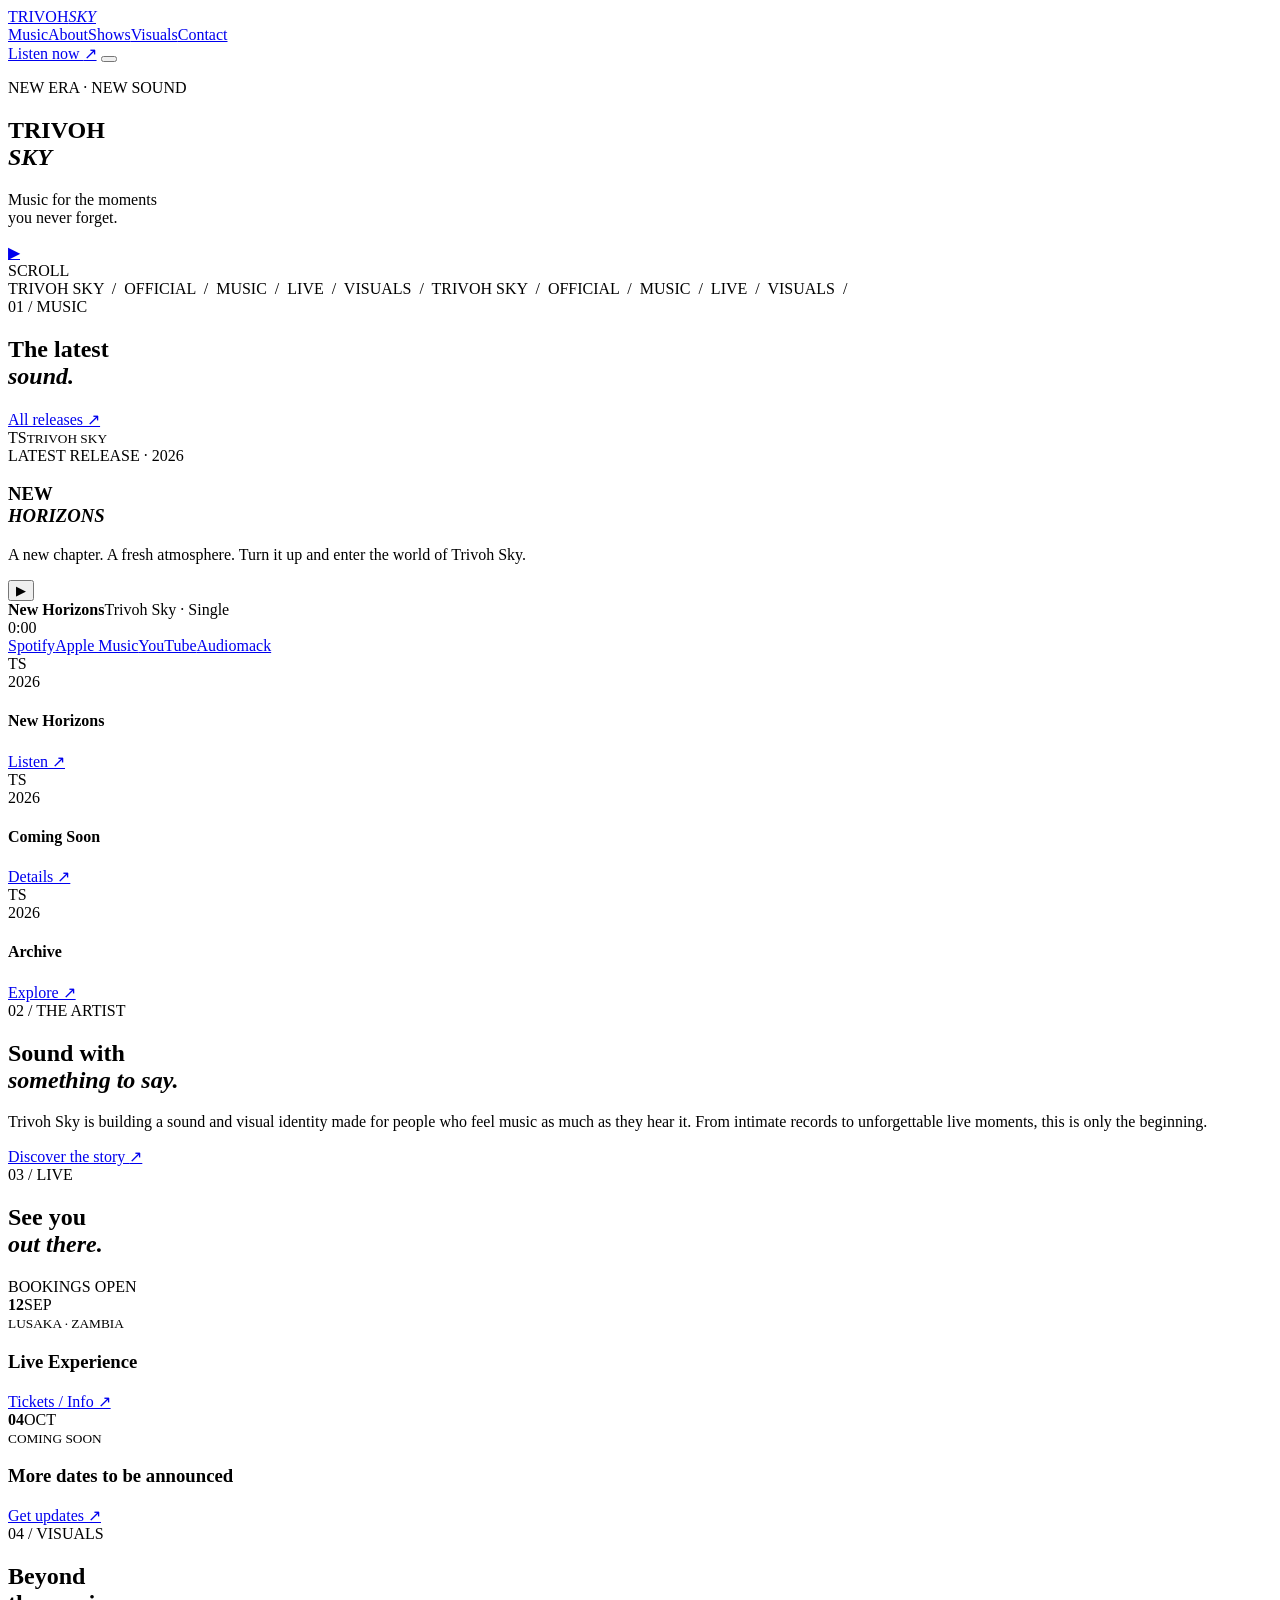
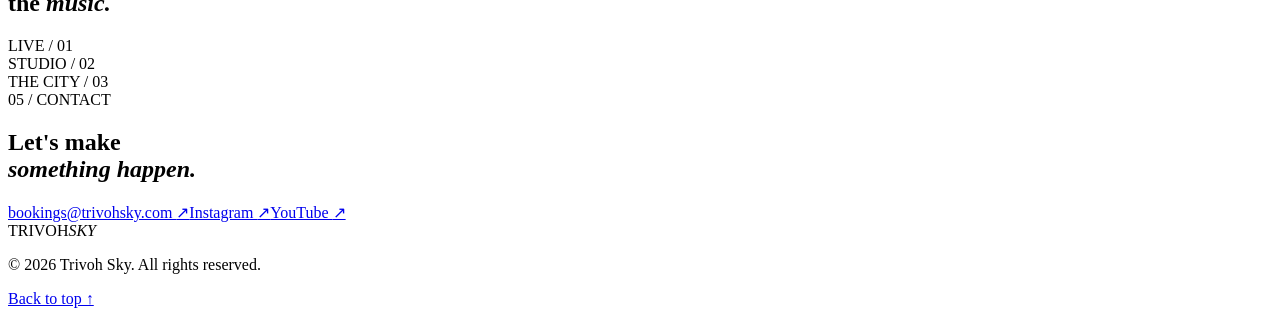
==== index.html @ ea376491 "Create premium Trivoh Sky musician website" ====
<!DOCTYPE html>
<html lang="en">
<head>
  <meta charset="UTF-8" />
  <meta name="viewport" content="width=device-width, initial-scale=1.0" />
  <meta name="theme-color" content="#080808" />
  <meta name="description" content="Trivoh Sky — official artist website. Music, releases, live dates, visuals and more." />
  <title>Trivoh Sky — Official Website</title>
  <link rel="preconnect" href="https://fonts.googleapis.com">
  <link rel="preconnect" href="https://fonts.gstatic.com" crossorigin>
  <link href="https://fonts.googleapis.com/css2?family=DM+Sans:wght@400;500;600;700&family=Space+Grotesk:wght@400;500;600;700&display=swap" rel="stylesheet">
  <link rel="stylesheet" href="styles.css" />
</head>
<body>
  <div class="noise"></div>
  <header class="site-header" id="top">
    <a class="brand" href="#top" aria-label="Trivoh Sky home"><span>TRIVOH</span><i>SKY</i></a>
    <nav class="desktop-nav" aria-label="Primary navigation">
      <a href="#music">Music</a><a href="#about">About</a><a href="#shows">Shows</a><a href="#visuals">Visuals</a><a href="#contact">Contact</a>
    </nav>
    <a class="header-cta" href="#music">Listen now <span>↗</span></a>
    <button class="menu-btn" aria-label="Open menu" aria-expanded="false"><span></span><span></span></button>
  </header>

  <main>
    <section class="hero">
      <div class="hero-media"></div>
      <div class="hero-overlay"></div>
      <div class="hero-content">
        <p class="eyebrow reveal">NEW ERA · NEW SOUND</p>
        <h1 class="reveal delay-1">TRIVOH<br><em>SKY</em></h1>
        <div class="hero-bottom reveal delay-2">
          <p>Music for the moments<br>you never forget.</p>
          <a class="round-play" href="#music" aria-label="Explore music">▶</a>
        </div>
      </div>
      <div class="scroll-mark">SCROLL <span></span></div>
    </section>

    <section class="ticker" aria-label="Artist message">
      <div>TRIVOH SKY&nbsp; / &nbsp;OFFICIAL&nbsp; / &nbsp;MUSIC&nbsp; / &nbsp;LIVE&nbsp; / &nbsp;VISUALS&nbsp; / &nbsp;TRIVOH SKY&nbsp; / &nbsp;OFFICIAL&nbsp; / &nbsp;MUSIC&nbsp; / &nbsp;LIVE&nbsp; / &nbsp;VISUALS&nbsp; / &nbsp;</div>
    </section>

    <section class="section music-section" id="music">
      <div class="section-head reveal"><div><span class="kicker">01 / MUSIC</span><h2>The latest<br><em>sound.</em></h2></div><a class="text-link" href="#contact">All releases ↗</a></div>
      <div class="featured-release reveal">
        <div class="cover-art"><div class="cover-glow"></div><span>TS</span><small>TRIVOH SKY</small></div>
        <div class="release-copy"><span class="release-tag">LATEST RELEASE · 2026</span><h3>NEW<br><em>HORIZONS</em></h3><p>A new chapter. A fresh atmosphere. Turn it up and enter the world of Trivoh Sky.</p>
          <div class="player"><button class="play-btn" id="playBtn" aria-label="Play preview">▶</button><div class="track-info"><strong>New Horizons</strong><span>Trivoh Sky · Single</span></div><div class="waveform" id="waveform"></div><span class="time">0:00</span></div>
          <div class="platforms"><a href="#">Spotify</a><a href="#">Apple Music</a><a href="#">YouTube</a><a href="#">Audiomack</a></div>
        </div>
      </div>
      <div class="release-grid">
        <article class="release-card reveal"><div class="mini-cover one">TS</div><span>2026</span><h4>New Horizons</h4><a href="#">Listen ↗</a></article>
        <article class="release-card reveal"><div class="mini-cover two">TS</div><span>2026</span><h4>Coming Soon</h4><a href="#">Details ↗</a></article>
        <article class="release-card reveal"><div class="mini-cover three">TS</div><span>2026</span><h4>Archive</h4><a href="#">Explore ↗</a></article>
      </div>
    </section>

    <section class="statement" id="about"><div class="statement-image"></div><div class="statement-copy reveal"><span class="kicker">02 / THE ARTIST</span><h2>Sound with<br><em>something to say.</em></h2><p>Trivoh Sky is building a sound and visual identity made for people who feel music as much as they hear it. From intimate records to unforgettable live moments, this is only the beginning.</p><a class="line-btn" href="#contact">Discover the story <span>↗</span></a></div></section>

    <section class="section shows" id="shows"><div class="section-head reveal"><div><span class="kicker">03 / LIVE</span><h2>See you<br><em>out there.</em></h2></div><span class="availability">BOOKINGS OPEN</span></div>
      <div class="dates">
        <div class="date-row reveal"><time><b>12</b><span>SEP</span></time><div><small>LUSAKA · ZAMBIA</small><h3>Live Experience</h3></div><a href="#contact">Tickets / Info ↗</a></div>
        <div class="date-row reveal"><time><b>04</b><span>OCT</span></time><div><small>COMING SOON</small><h3>More dates to be announced</h3></div><a href="#contact">Get updates ↗</a></div>
      </div>
    </section>

    <section class="visuals" id="visuals"><div class="visual-intro reveal"><span class="kicker">04 / VISUALS</span><h2>Beyond<br>the <em>music.</em></h2></div><div class="visual-grid"><div class="visual large reveal"><div class="visual-bg v1"></div><span>LIVE / 01</span></div><div class="visual reveal"><div class="visual-bg v2"></div><span>STUDIO / 02</span></div><div class="visual reveal"><div class="visual-bg v3"></div><span>THE CITY / 03</span></div></div></section>

    <section class="contact" id="contact"><div class="contact-inner reveal"><span class="kicker">05 / CONTACT</span><h2>Let's make<br><em>something happen.</em></h2><div class="contact-links"><a href="mailto:bookings@trivohsky.com">bookings@trivohsky.com <span>↗</span></a><a href="#">Instagram <span>↗</span></a><a href="#">YouTube <span>↗</span></a></div></div></section>
  </main>

  <footer><div class="brand"><span>TRIVOH</span><i>SKY</i></div><p>© 2026 Trivoh Sky. All rights reserved.</p><a href="#top">Back to top ↑</a></footer>
  <script src="script.js"></script>
</body>
</html>
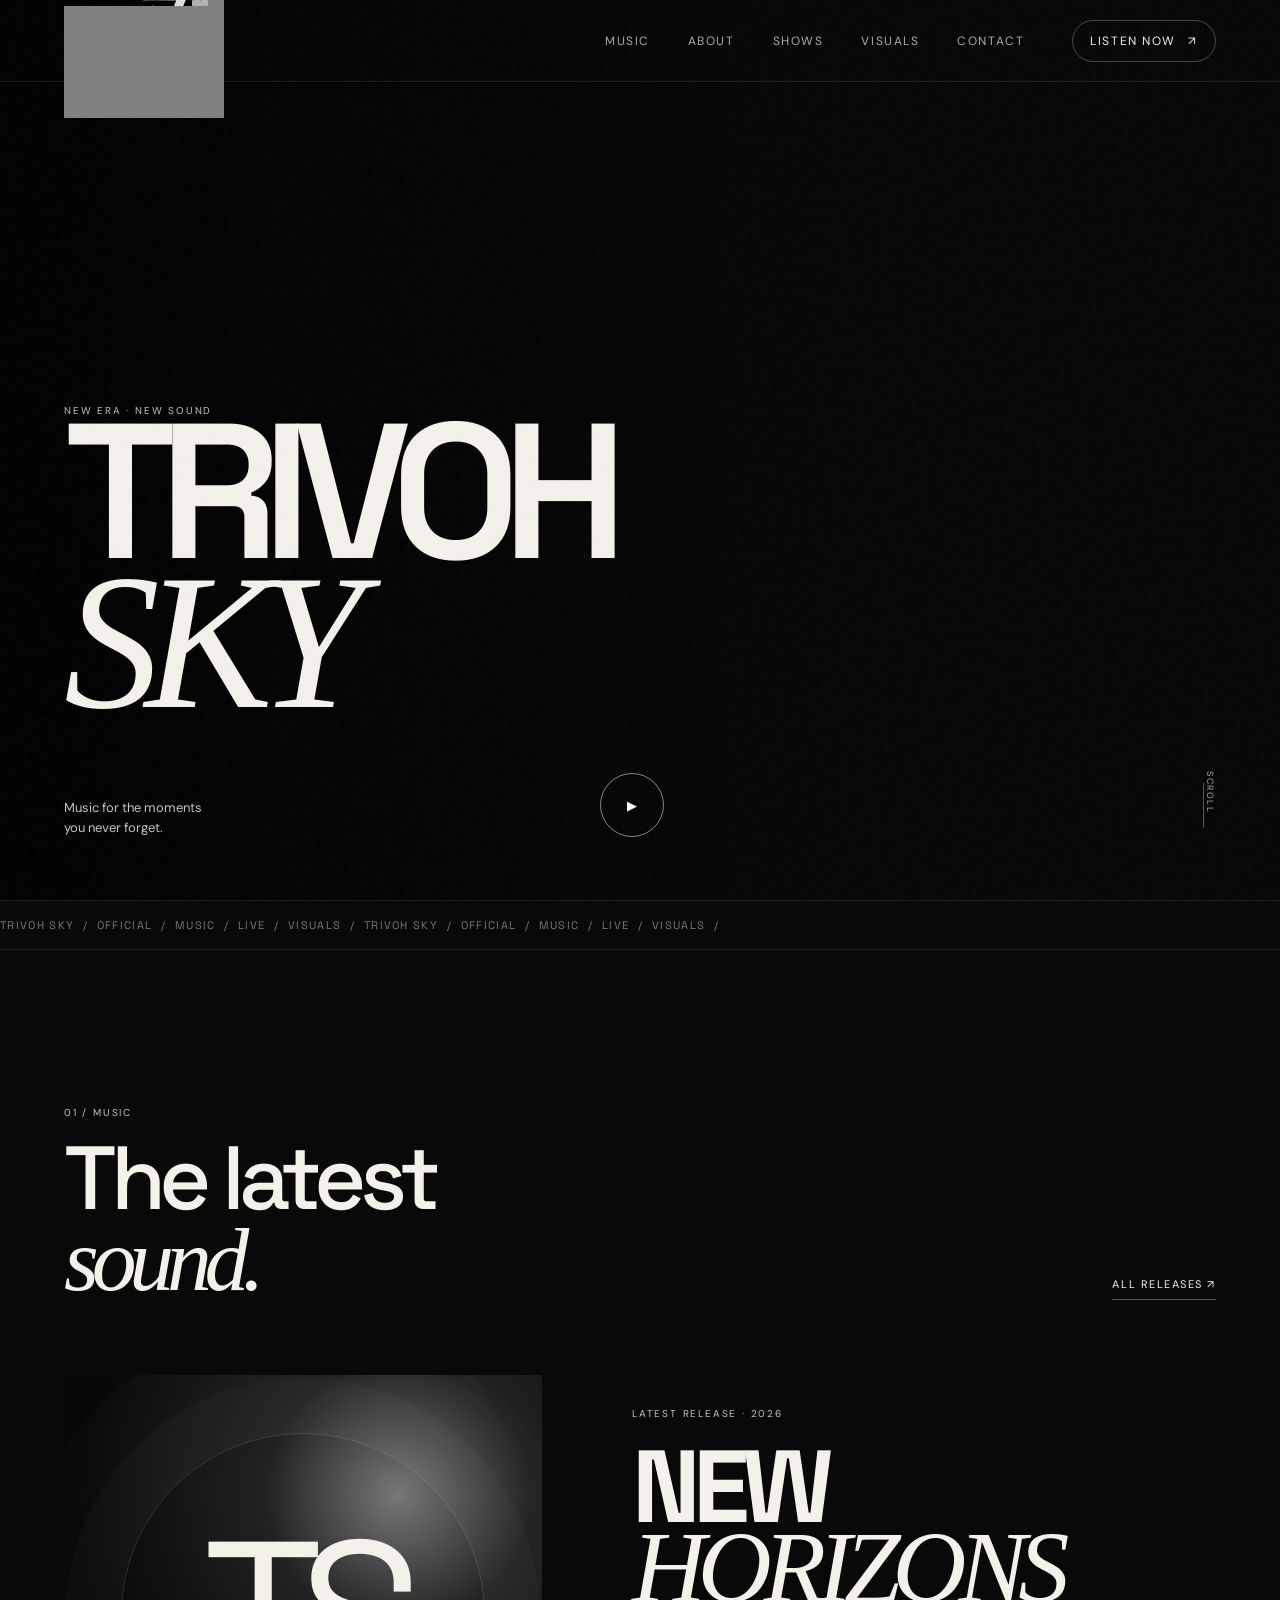
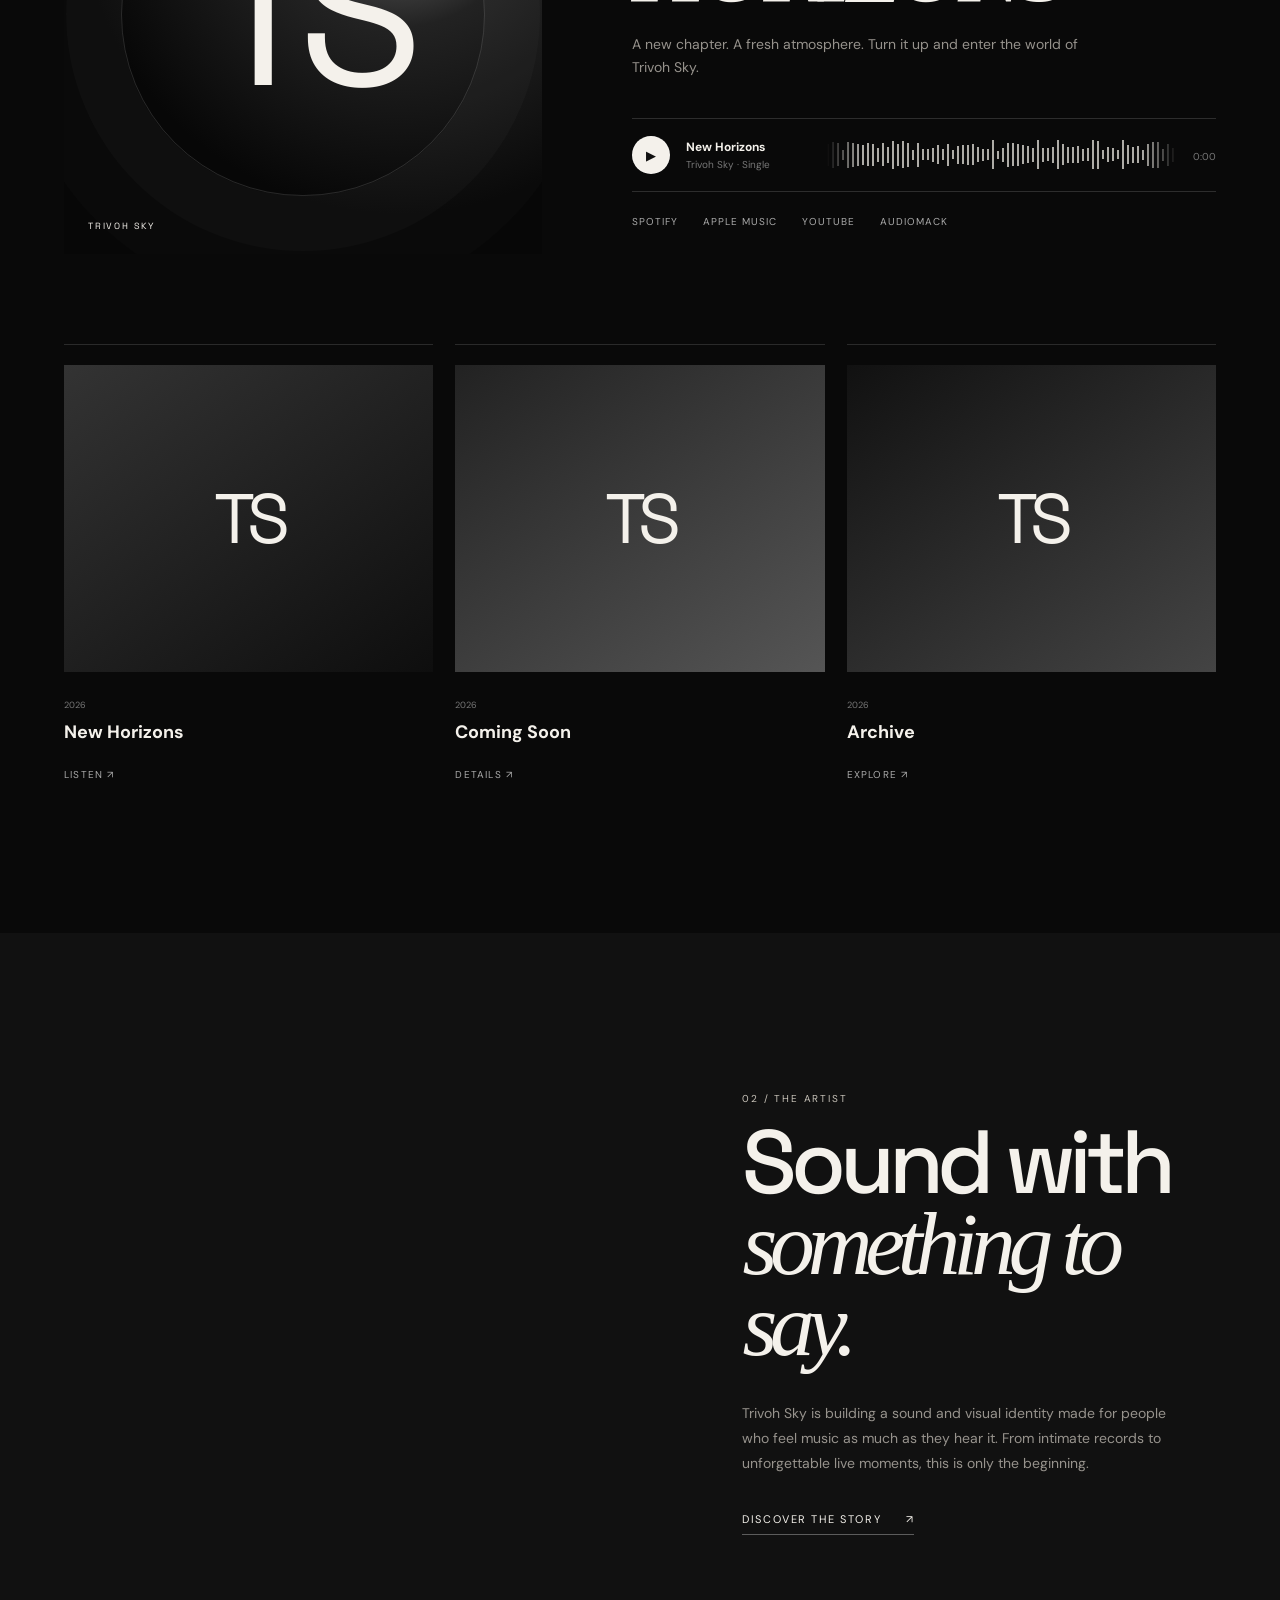
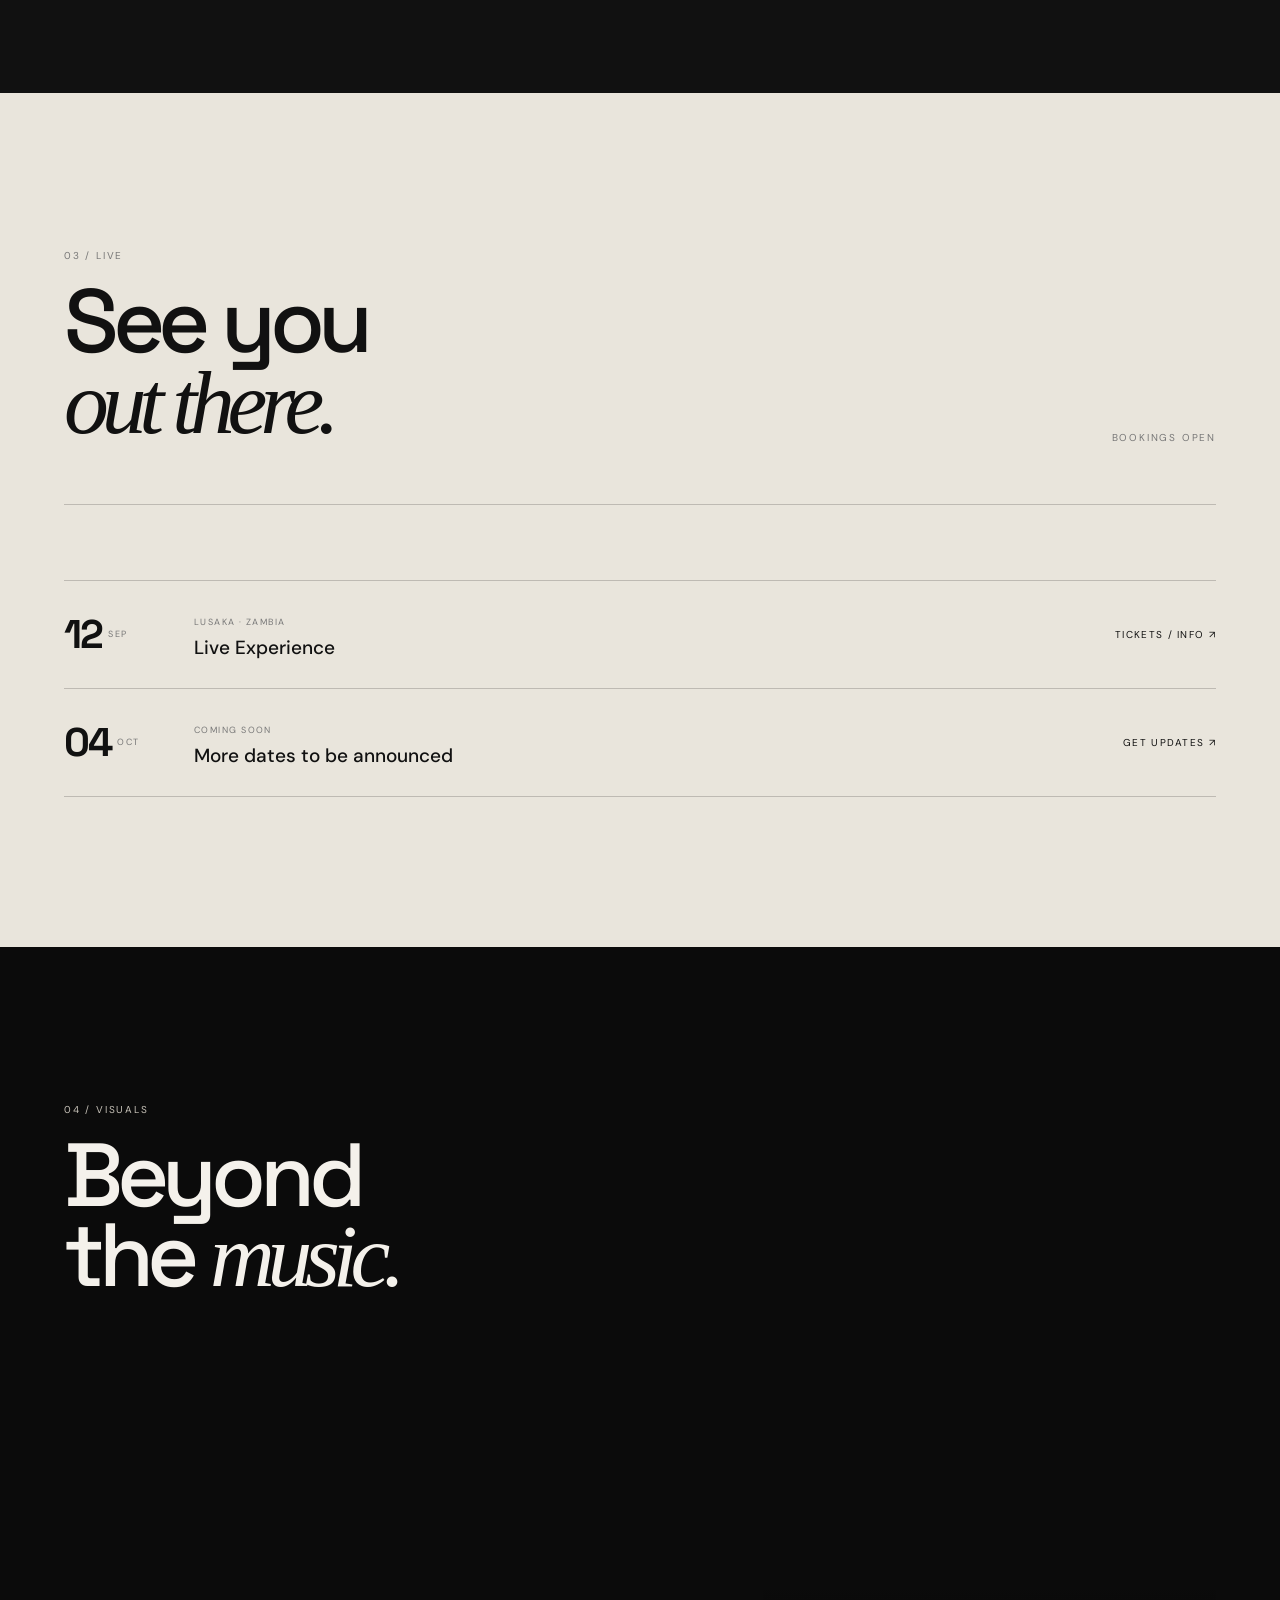
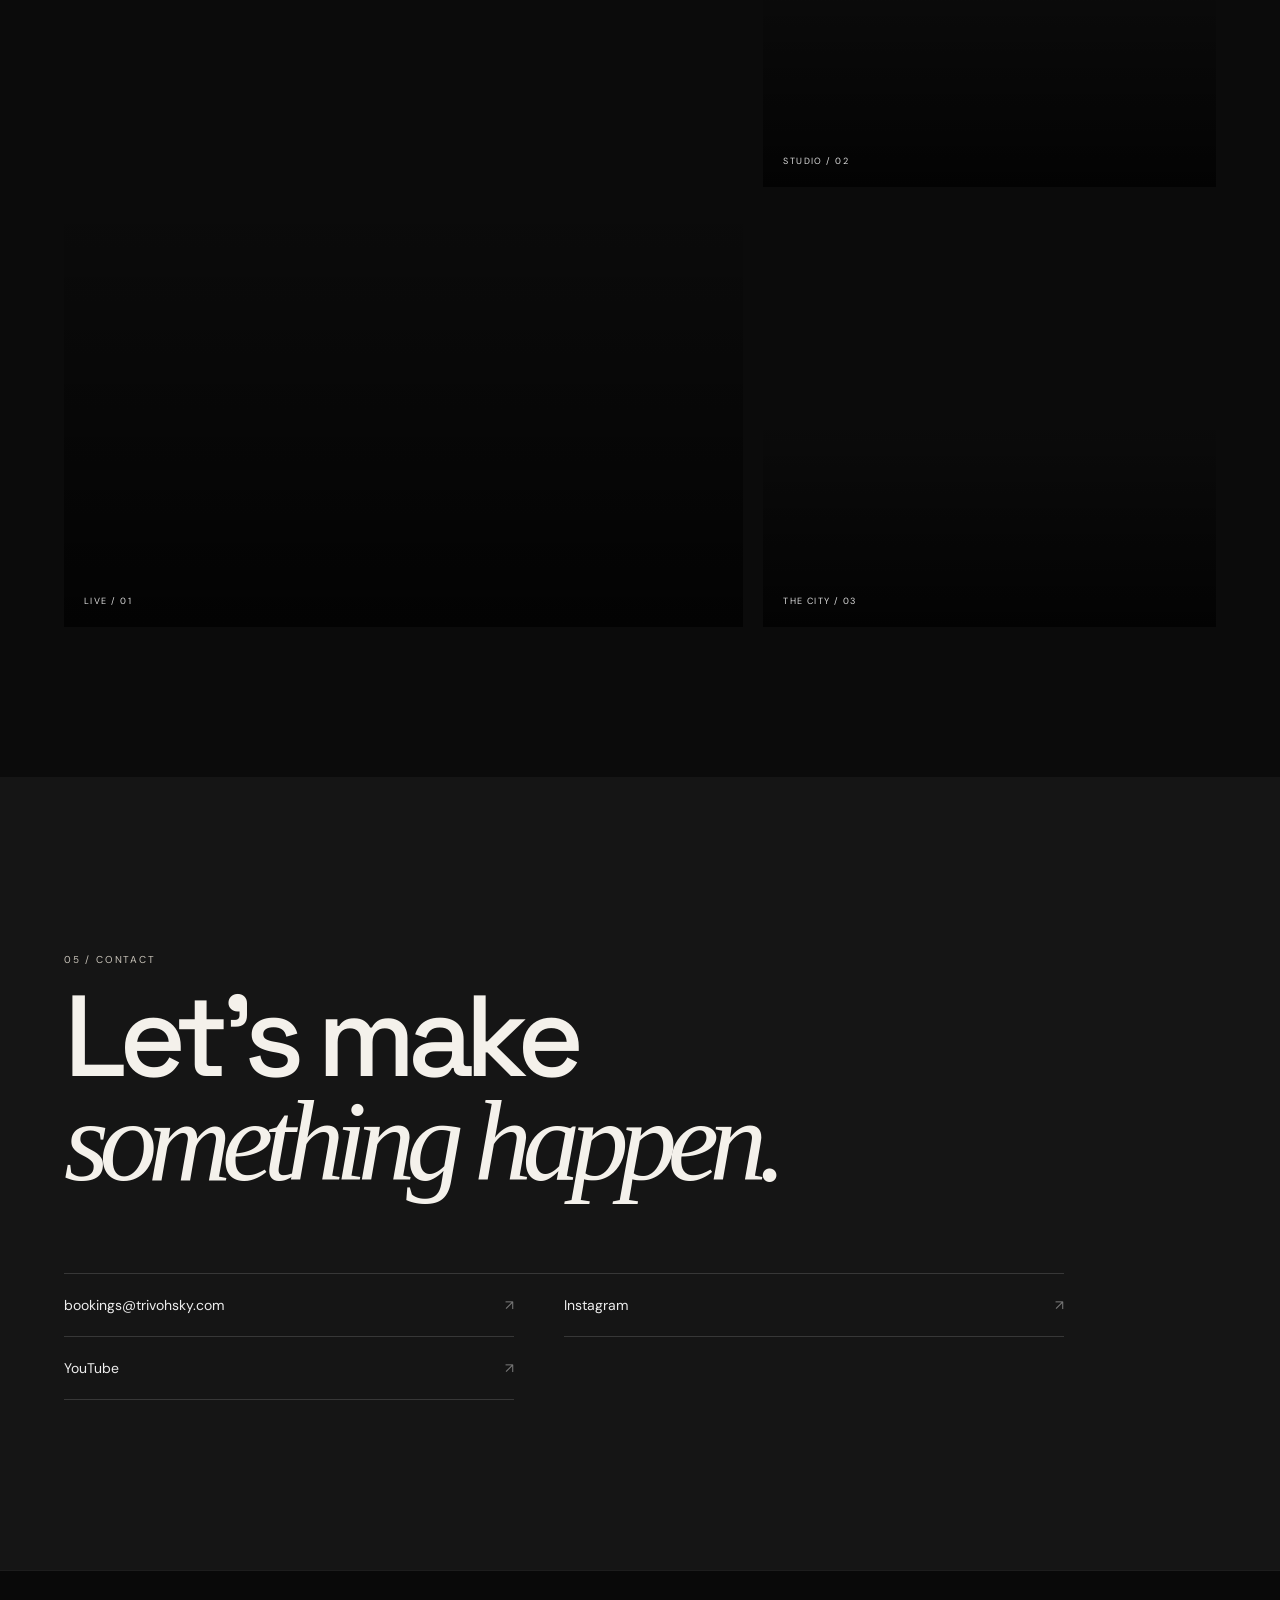
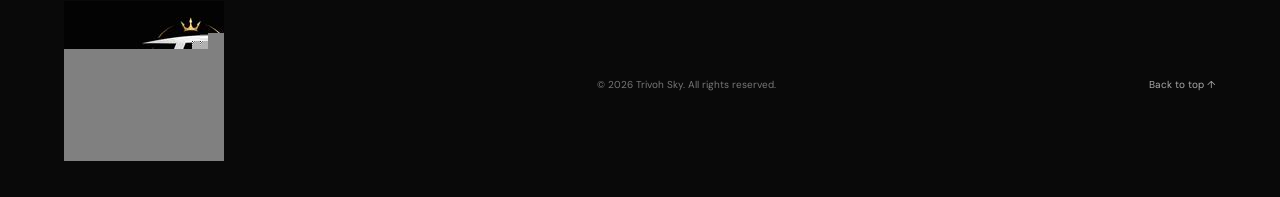
==== commit 07d0a65b: "Use Trivoh Sky logo in site header, footer and favicon" ====
--- a/index.html
+++ b/index.html
@@ -6,6 +6,7 @@
   <meta name="theme-color" content="#080808" />
   <meta name="description" content="Trivoh Sky — official artist website. Music, releases, live dates, visuals and more." />
   <title>Trivoh Sky — Official Website</title>
+  <link rel="icon" type="image/jpeg" href="assets/trivoh-sky-logo.jpg" />
   <link rel="preconnect" href="https://fonts.googleapis.com">
   <link rel="preconnect" href="https://fonts.gstatic.com" crossorigin>
   <link href="https://fonts.googleapis.com/css2?family=DM+Sans:wght@400;500;600;700&family=Space+Grotesk:wght@400;500;600;700&display=swap" rel="stylesheet">
@@ -14,7 +15,7 @@
 <body>
   <div class="noise"></div>
   <header class="site-header" id="top">
-    <a class="brand" href="#top" aria-label="Trivoh Sky home"><span>TRIVOH</span><i>SKY</i></a>
+    <a class="brand" href="#top" aria-label="Trivoh Sky home"><img src="assets/trivoh-sky-logo.jpg" alt="Trivoh Sky logo" /></a>
     <nav class="desktop-nav" aria-label="Primary navigation">
       <a href="#music">Music</a><a href="#about">About</a><a href="#shows">Shows</a><a href="#visuals">Visuals</a><a href="#contact">Contact</a>
     </nav>
@@ -71,7 +72,7 @@
     <section class="contact" id="contact"><div class="contact-inner reveal"><span class="kicker">05 / CONTACT</span><h2>Let's make<br><em>something happen.</em></h2><div class="contact-links"><a href="mailto:bookings@trivohsky.com">bookings@trivohsky.com <span>↗</span></a><a href="#">Instagram <span>↗</span></a><a href="#">YouTube <span>↗</span></a></div></div></section>
   </main>
 
-  <footer><div class="brand"><span>TRIVOH</span><i>SKY</i></div><p>© 2026 Trivoh Sky. All rights reserved.</p><a href="#top">Back to top ↑</a></footer>
+  <footer><a class="brand" href="#top" aria-label="Trivoh Sky home"><img src="assets/trivoh-sky-logo.jpg" alt="Trivoh Sky logo" /></a><p>© 2026 Trivoh Sky. All rights reserved.</p><a href="#top">Back to top ↑</a></footer>
   <script src="script.js"></script>
 </body>
 </html>
--- a/styles.css
+++ b/styles.css
@@ -0,0 +1 @@
+*{box-sizing:border-box;margin:0;padding:0}html{scroll-behavior:smooth}body{background:#090909;color:#f4f1eb;font-family:'DM Sans',sans-serif;overflow-x:hidden}.noise{position:fixed;inset:0;pointer-events:none;z-index:50;opacity:.035;background-image:url("data:image/svg+xml,%3Csvg viewBox='0 0 180 180' xmlns='http://www.w3.org/2000/svg'%3E%3Cfilter id='n'%3E%3CfeTurbulence type='fractalNoise' baseFrequency='.8' numOctaves='4' stitchTiles='stitch'/%3E%3C/filter%3E%3Crect width='100%25' height='100%25' filter='url(%23n)' opacity='.7'/%3E%3C/svg%3E")}.site-header{height:82px;position:absolute;top:0;left:0;right:0;z-index:20;display:flex;align-items:center;justify-content:space-between;padding:0 5vw;border-bottom:1px solid #ffffff18}.brand{font-family:'Space Grotesk';font-weight:700;letter-spacing:-.08em;font-size:19px;color:#fff;text-decoration:none}.brand i{font-style:normal;font-weight:400;margin-left:5px}.desktop-nav{display:flex;gap:38px;margin-left:auto;margin-right:48px}.desktop-nav a,.header-cta{color:#f4f1eb;text-decoration:none;font-size:12px;text-transform:uppercase;letter-spacing:.13em}.desktop-nav a{opacity:.7;transition:.25s}.desktop-nav a:hover{opacity:1}.header-cta{border:1px solid #ffffff40;border-radius:100px;padding:12px 17px}.header-cta span{margin-left:8px}.menu-btn{display:none;background:none;border:0}.hero{height:100vh;min-height:680px;position:relative;display:flex;align-items:flex-end;padding:0 5vw 7vh;overflow:hidden}.hero-media{position:absolute;inset:0;background-image:url('https://images.unsplash.com/photo-1524368535928-5b5e00ddc76b?auto=format&fit=crop&w=2200&q=85');background-size:cover;background-position:center 35%;filter:grayscale(100%);transform:scale(1.03)}.hero-overlay{position:absolute;inset:0;background:linear-gradient(90deg,rgba(0,0,0,.8),rgba(0,0,0,.2) 65%),linear-gradient(0deg,#090909 0%,transparent 45%)}.hero-content{position:relative;z-index:2;width:100%}.eyebrow,.kicker,.release-tag,.availability{font-size:10px;letter-spacing:.18em;text-transform:uppercase;color:#c8c3b9}.hero h1{font-family:'Space Grotesk';font-size:clamp(76px,15vw,230px);line-height:.78;letter-spacing:-.095em;font-weight:600}.hero h1 em,h2 em,h3 em{font-family:Georgia,serif;font-weight:400;letter-spacing:-.08em}.hero-bottom{display:flex;justify-content:space-between;align-items:end;margin-top:55px;max-width:600px}.hero-bottom p{font-size:13px;line-height:1.5;color:#c9c5bd}.round-play{width:64px;height:64px;border:1px solid #ffffff80;border-radius:50%;display:grid;place-items:center;color:#fff;text-decoration:none;font-size:13px;transition:.3s}.round-play:hover{background:#fff;color:#000;transform:rotate(15deg)}.scroll-mark{position:absolute;right:5vw;bottom:8vh;font-size:9px;letter-spacing:.18em;writing-mode:vertical-rl;color:#aaa}.scroll-mark span{display:block;height:45px;width:1px;background:#ffffff55;margin-top:12px}.ticker{overflow:hidden;white-space:nowrap;border-top:1px solid #ffffff16;border-bottom:1px solid #ffffff16;padding:17px 0;color:#777;font-family:'Space Grotesk';font-size:11px;letter-spacing:.12em}.ticker div{display:inline-block;animation:marquee 28s linear infinite}@keyframes marquee{to{transform:translateX(-50%)}}.section{padding:150px 5vw}.section-head{display:flex;align-items:end;justify-content:space-between;margin-bottom:75px}.section-head h2,.visual-intro h2,.statement-copy h2,.contact h2{font-family:'Space Grotesk';font-size:clamp(48px,7vw,100px);line-height:.9;letter-spacing:-.07em;margin-top:17px;font-weight:500}.text-link,.line-btn{color:#f4f1eb;text-decoration:none;font-size:11px;text-transform:uppercase;letter-spacing:.14em;border-bottom:1px solid #ffffff50;padding-bottom:8px}.featured-release{display:grid;grid-template-columns:minmax(300px,43%) 1fr;gap:7vw;align-items:center}.cover-art{aspect-ratio:1;max-width:590px;background:radial-gradient(circle at 70% 25%,#777,#222 27%,#070707 65%);position:relative;overflow:hidden;display:flex;align-items:center;justify-content:center;font-family:'Space Grotesk';font-size:clamp(100px,16vw,210px);letter-spacing:-.1em}.cover-art:after{content:'';position:absolute;inset:12%;border:1px solid #ffffff22;border-radius:50%;box-shadow:0 0 0 55px #ffffff05,0 0 0 110px #ffffff03}.cover-art span{position:relative;z-index:2}.cover-art small{position:absolute;z-index:3;bottom:22px;left:24px;font-size:9px;letter-spacing:.2em}.release-copy{max-width:650px}.release-copy h3{font-family:'Space Grotesk';font-size:clamp(55px,8vw,115px);line-height:.78;letter-spacing:-.08em;margin:25px 0}.release-copy p{max-width:450px;color:#96928c;font-size:14px;line-height:1.7;margin-bottom:38px}.player{border-top:1px solid #ffffff25;border-bottom:1px solid #ffffff25;padding:17px 0;display:flex;align-items:center;gap:16px}.play-btn{border:1px solid #ffffff55;background:#f4f1eb;color:#111;border-radius:50%;width:38px;height:38px;cursor:pointer}.track-info{display:flex;flex-direction:column;min-width:125px}.track-info strong{font-size:12px}.track-info span,.time{font-size:10px;color:#777;margin-top:3px}.waveform{height:30px;flex:1;overflow:hidden;white-space:nowrap;mask-image:linear-gradient(90deg,transparent,#000 10%,#000 90%,transparent);opacity:.7}.waveform span{display:inline-block;width:2px;margin-right:3px;vertical-align:middle;background:currentColor}.platforms{display:flex;gap:25px;margin-top:23px}.platforms a{color:#aaa;text-decoration:none;font-size:10px;text-transform:uppercase;letter-spacing:.1em}.release-grid{display:grid;grid-template-columns:repeat(3,1fr);gap:22px;margin-top:90px}.release-card{border-top:1px solid #ffffff22;padding-top:20px;position:relative}.mini-cover{aspect-ratio:1.2;background:linear-gradient(145deg,#333,#0e0e0e);display:grid;place-items:center;font-family:'Space Grotesk';font-size:70px;letter-spacing:-.1em;margin-bottom:20px}.mini-cover.two{background:linear-gradient(145deg,#222,#555)}.mini-cover.three{background:linear-gradient(145deg,#111,#444)}.release-card>span{font-size:9px;color:#777}.release-card h4{font-size:18px;margin:7px 0 18px}.release-card a{color:#aaa;text-decoration:none;font-size:10px;text-transform:uppercase;letter-spacing:.12em}.statement{min-height:760px;display:grid;grid-template-columns:1fr 1fr;background:#111}.statement-image{background:url('https://images.unsplash.com/photo-1506157786151-b8491531f063?auto=format&fit=crop&w=1400&q=80') center/cover;filter:grayscale(100%)}.statement-copy{padding:12vw 8vw;display:flex;flex-direction:column;justify-content:center}.statement-copy p{max-width:500px;color:#97938d;line-height:1.8;font-size:14px;margin:35px 0}.line-btn{width:max-content}.line-btn span{margin-left:20px}.shows{background:#e9e5dc;color:#111}.shows .kicker,.shows .availability{color:#777}.shows .section-head{border-bottom:1px solid #1113;padding-bottom:60px}.dates{border-top:1px solid #1113}.date-row{display:grid;grid-template-columns:100px 1fr auto;gap:30px;align-items:center;padding:28px 0;border-bottom:1px solid #1113}.date-row time{display:flex;align-items:center;gap:7px}.date-row time b{font-family:'Space Grotesk';font-size:40px;letter-spacing:-.06em}.date-row time span,.date-row small{font-size:9px;letter-spacing:.16em;color:#777}.date-row h3{font-size:19px;font-weight:500;margin-top:5px}.date-row a{color:#111;text-decoration:none;text-transform:uppercase;font-size:10px;letter-spacing:.13em}.visuals{padding:150px 5vw;background:#0b0b0b}.visual-intro{margin-bottom:70px}.visual-grid{display:grid;grid-template-columns:1.5fr 1fr;gap:20px}.visual{position:relative;min-height:420px;overflow:hidden}.visual.large{grid-row:span 2;min-height:850px}.visual-bg{position:absolute;inset:0;background-size:cover;background-position:center;filter:grayscale(100%);transition:transform .8s}.visual:hover .visual-bg{transform:scale(1.05)}.v1{background-image:url('https://images.unsplash.com/photo-1514525253161-7a46d19cd819?auto=format&fit=crop&w=1400&q=80')}.v2{background-image:url('https://images.unsplash.com/photo-1521337581100-8ca9a73a5f79?auto=format&fit=crop&w=1000&q=80')}.v3{background-image:url('https://images.unsplash.com/photo-1516450360452-9312f5e86fc7?auto=format&fit=crop&w=1000&q=80')}.visual:after{content:'';position:absolute;inset:0;background:linear-gradient(0deg,#000b,transparent 50%)}.visual>span{position:absolute;z-index:2;bottom:20px;left:20px;font-size:9px;letter-spacing:.16em;color:#ddd}.contact{padding:170px 5vw;background:#151515}.contact-inner{max-width:1000px}.contact h2{font-size:clamp(60px,9vw,130px);margin-bottom:80px}.contact-links{display:grid;grid-template-columns:1fr 1fr;gap:0;border-top:1px solid #ffffff25}.contact-links a{padding:22px 0;border-bottom:1px solid #ffffff25;color:#eee;text-decoration:none;font-size:14px}.contact-links a:nth-child(odd){margin-right:50px}.contact-links span{float:right;color:#777}footer{padding:30px 5vw;display:flex;align-items:center;justify-content:space-between;border-top:1px solid #ffffff15;color:#777;font-size:10px}footer a{color:#aaa;text-decoration:none}.reveal{opacity:0;transform:translateY(24px);transition:opacity .8s ease,transform .8s ease}.reveal.visible{opacity:1;transform:none}.delay-1{transition-delay:.12s}.delay-2{transition-delay:.24s}@media(max-width:800px){.site-header{height:70px}.desktop-nav,.header-cta{display:none}.menu-btn{display:flex;flex-direction:column;gap:6px;cursor:pointer}.menu-btn span{display:block;width:25px;height:1px;background:#fff}.desktop-nav.mobile-open{display:flex;position:absolute;top:70px;left:0;right:0;margin:0;padding:28px 6vw;background:#090909;border-bottom:1px solid #ffffff20;flex-direction:column;gap:22px}.desktop-nav.mobile-open a{opacity:1;font-size:12px}.hero{min-height:620px;padding-bottom:60px}.hero-media{background-position:55% center}.scroll-mark{display:none}.section{padding:95px 6vw}.section-head{margin-bottom:50px;display:block}.text-link{display:inline-block;margin-top:30px}.featured-release{grid-template-columns:1fr;gap:45px}.cover-art{max-width:none}.release-copy h3{font-size:17vw}.release-grid{grid-template-columns:1fr;gap:45px;margin-top:65px}.statement{grid-template-columns:1fr;min-height:0}.statement-image{height:500px}.statement-copy{padding:90px 7vw}.shows{padding-top:100px}.date-row{grid-template-columns:65px 1fr;gap:15px}.date-row a{grid-column:2}.visuals{padding:100px 6vw}.visual-grid{grid-template-columns:1fr}.visual.large{min-height:600px;grid-row:auto}.visual{min-height:420px}.contact{padding:110px 6vw}.contact h2{margin-bottom:60px}.contact-links{grid-template-columns:1fr}.contact-links a:nth-child(odd){margin-right:0}footer{padding:25px 6vw;gap:20px;flex-wrap:wrap}footer p{order:3;width:100%}.hero-bottom{margin-top:40px}.platforms{flex-wrap:wrap;gap:15px}}
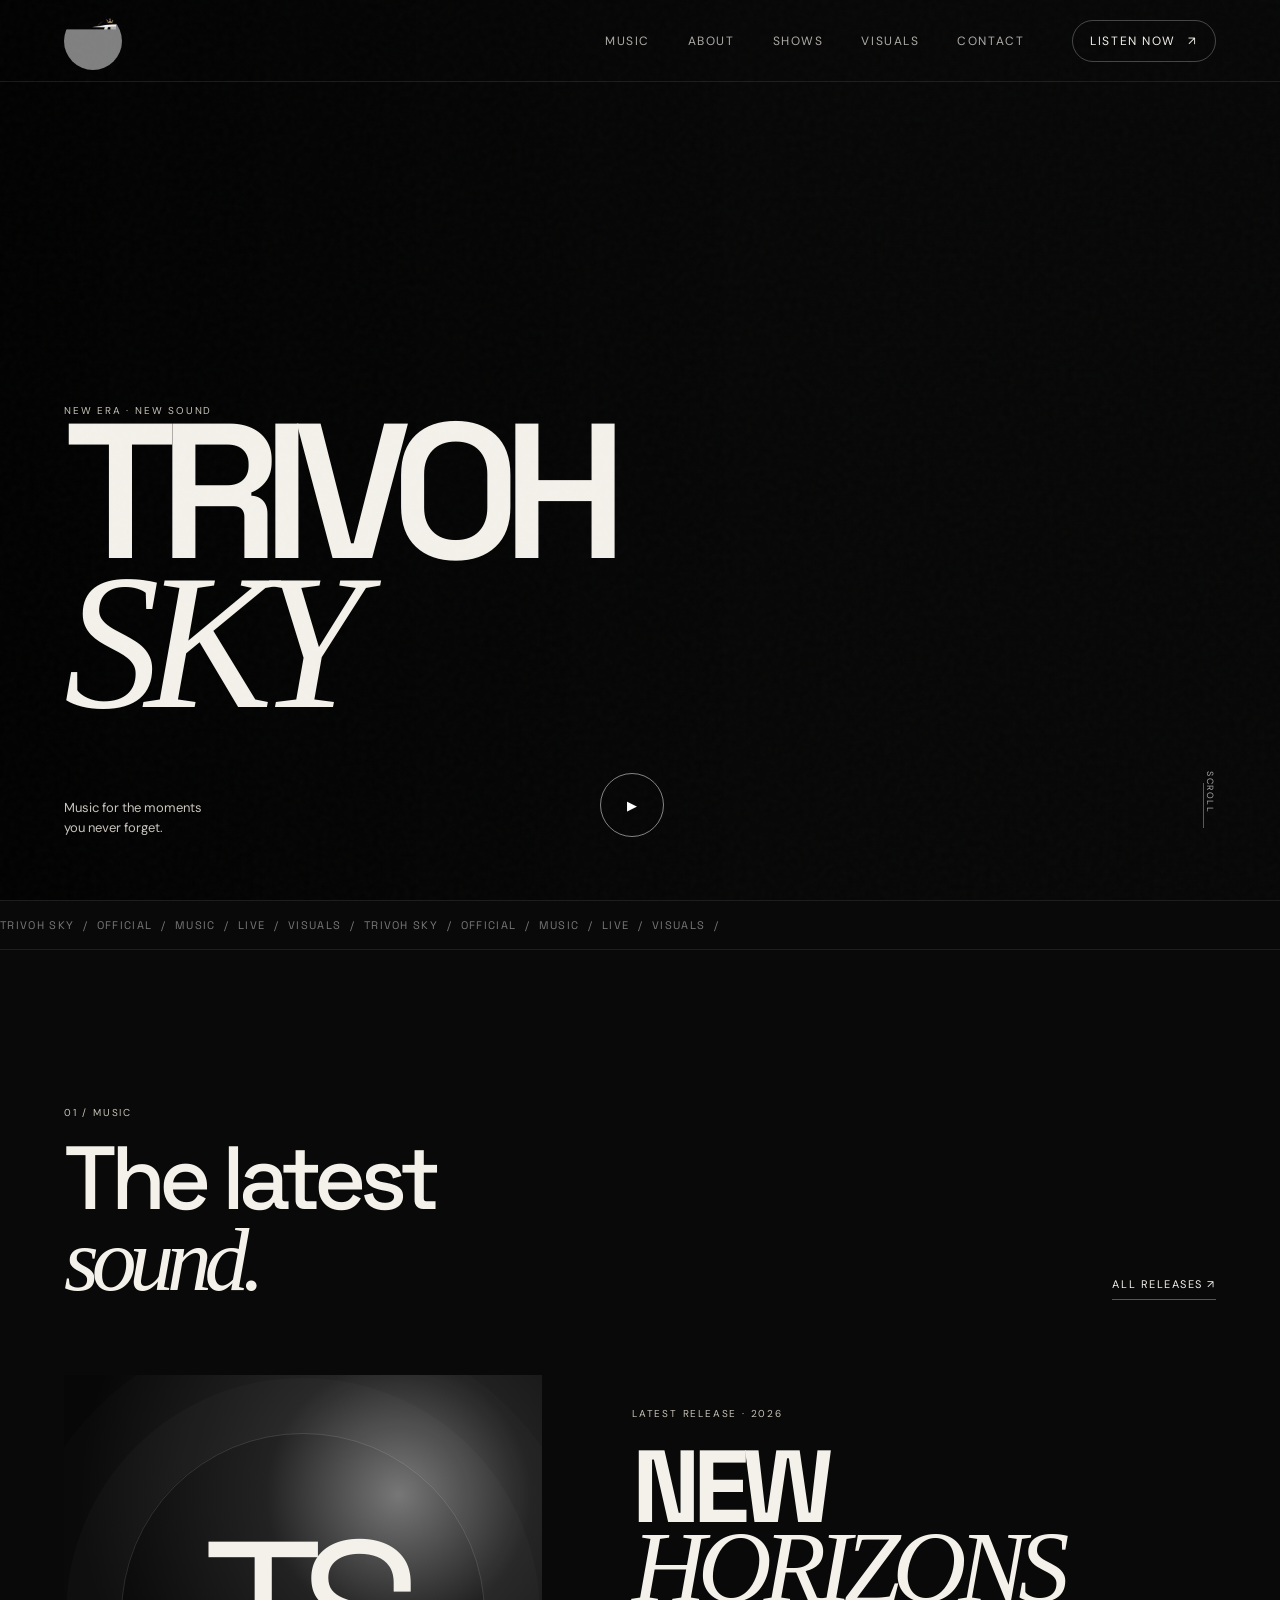
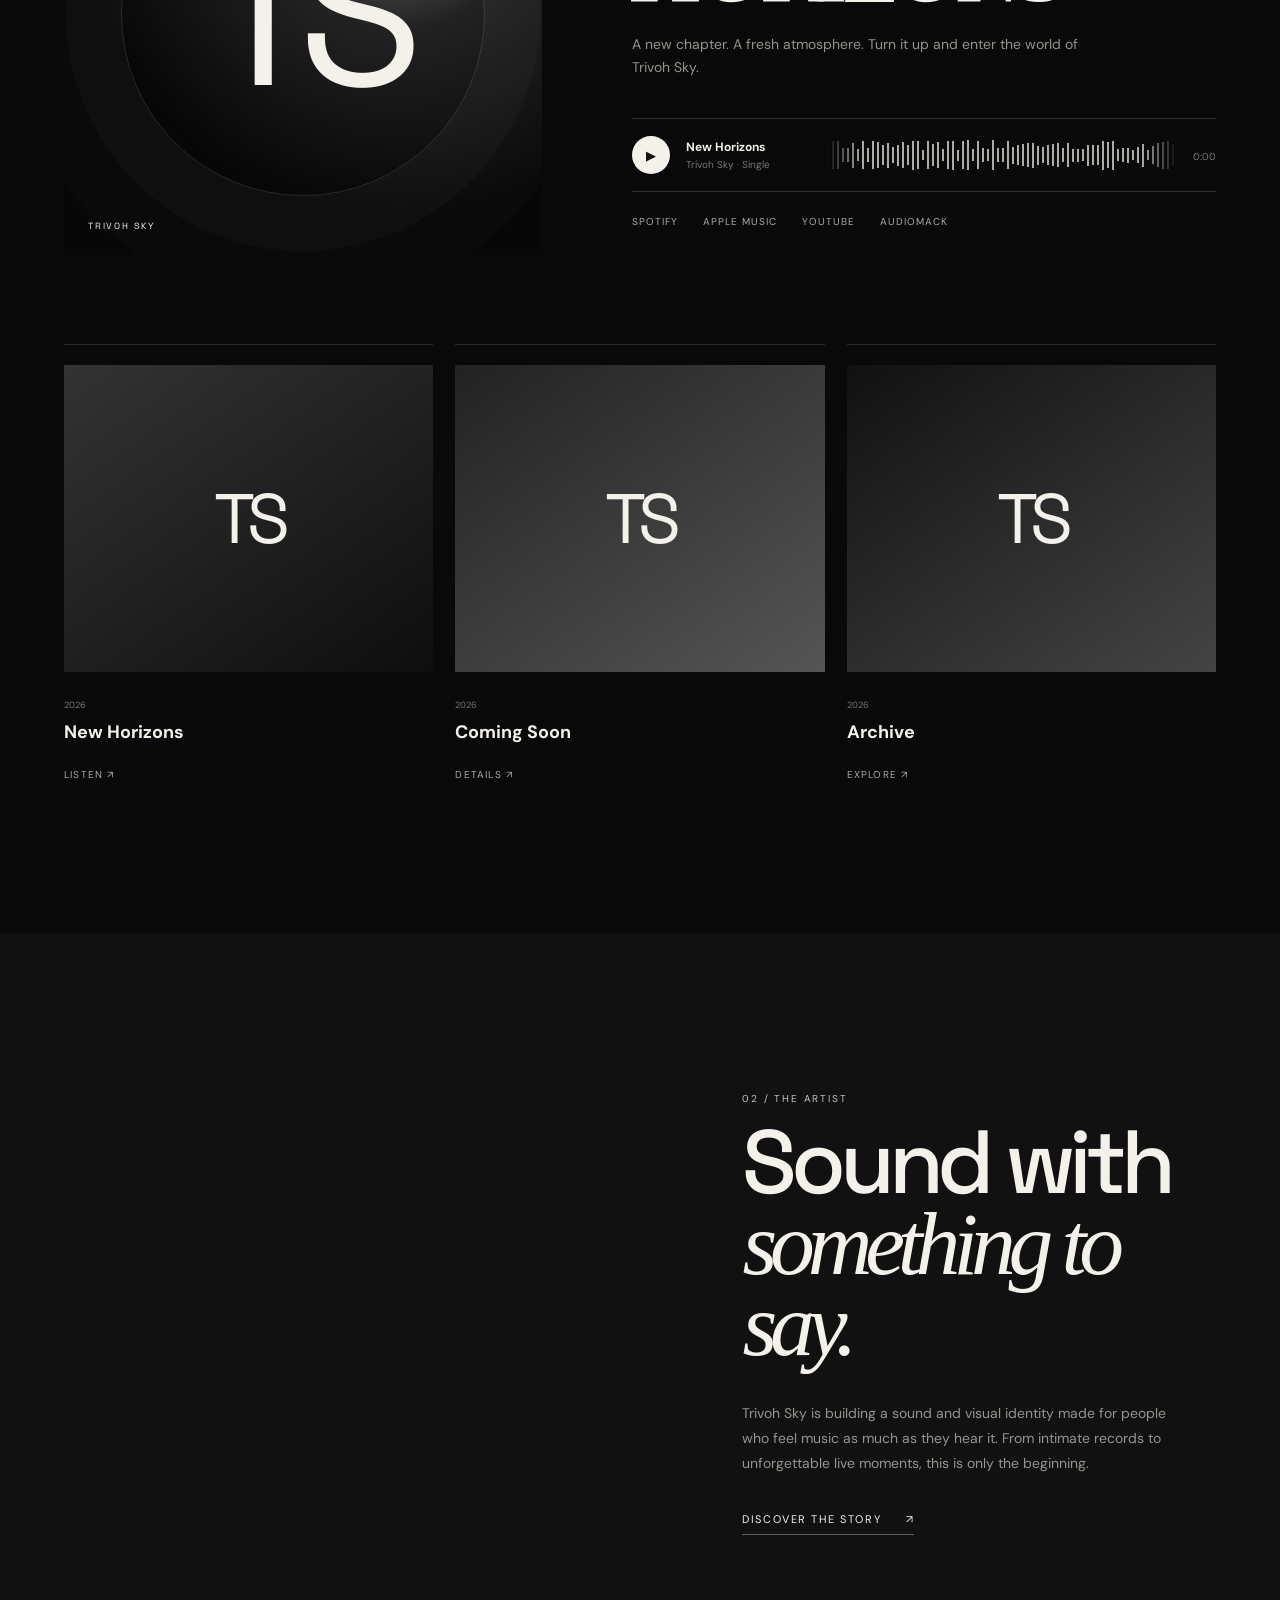
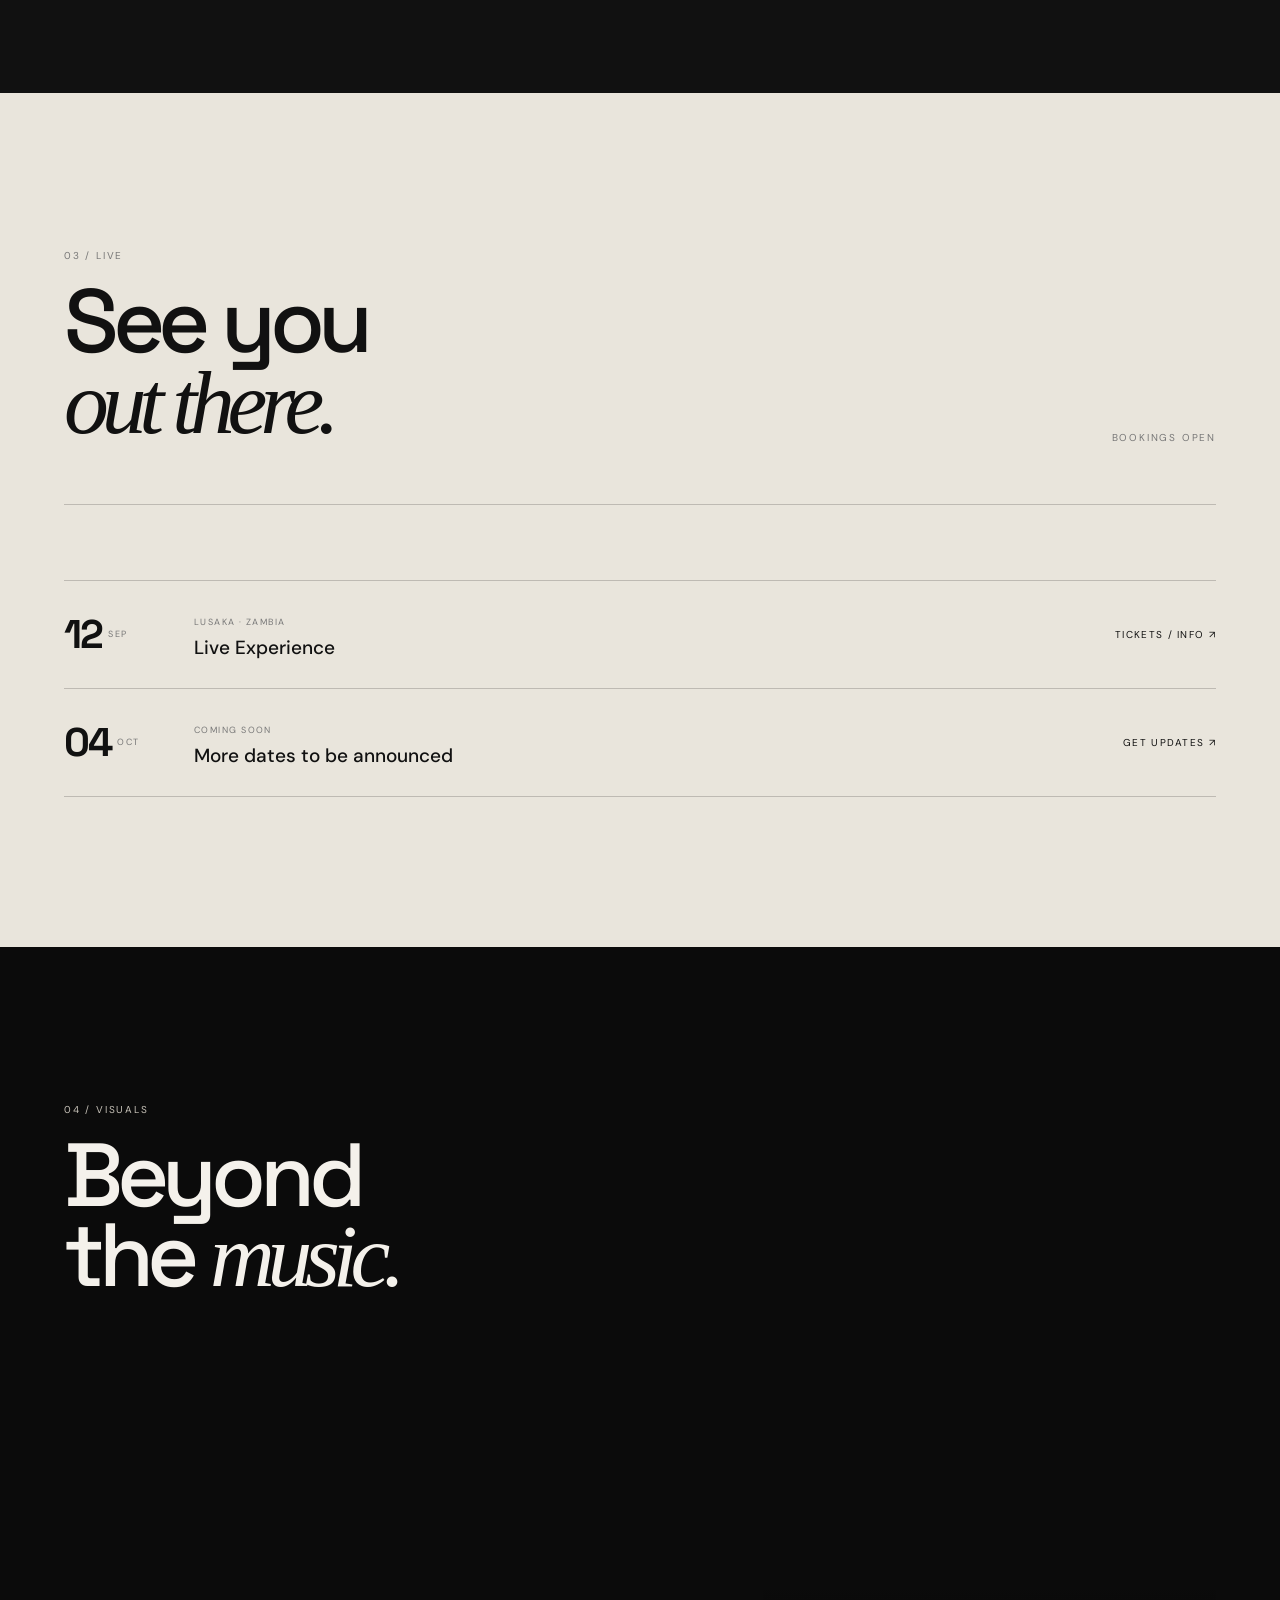
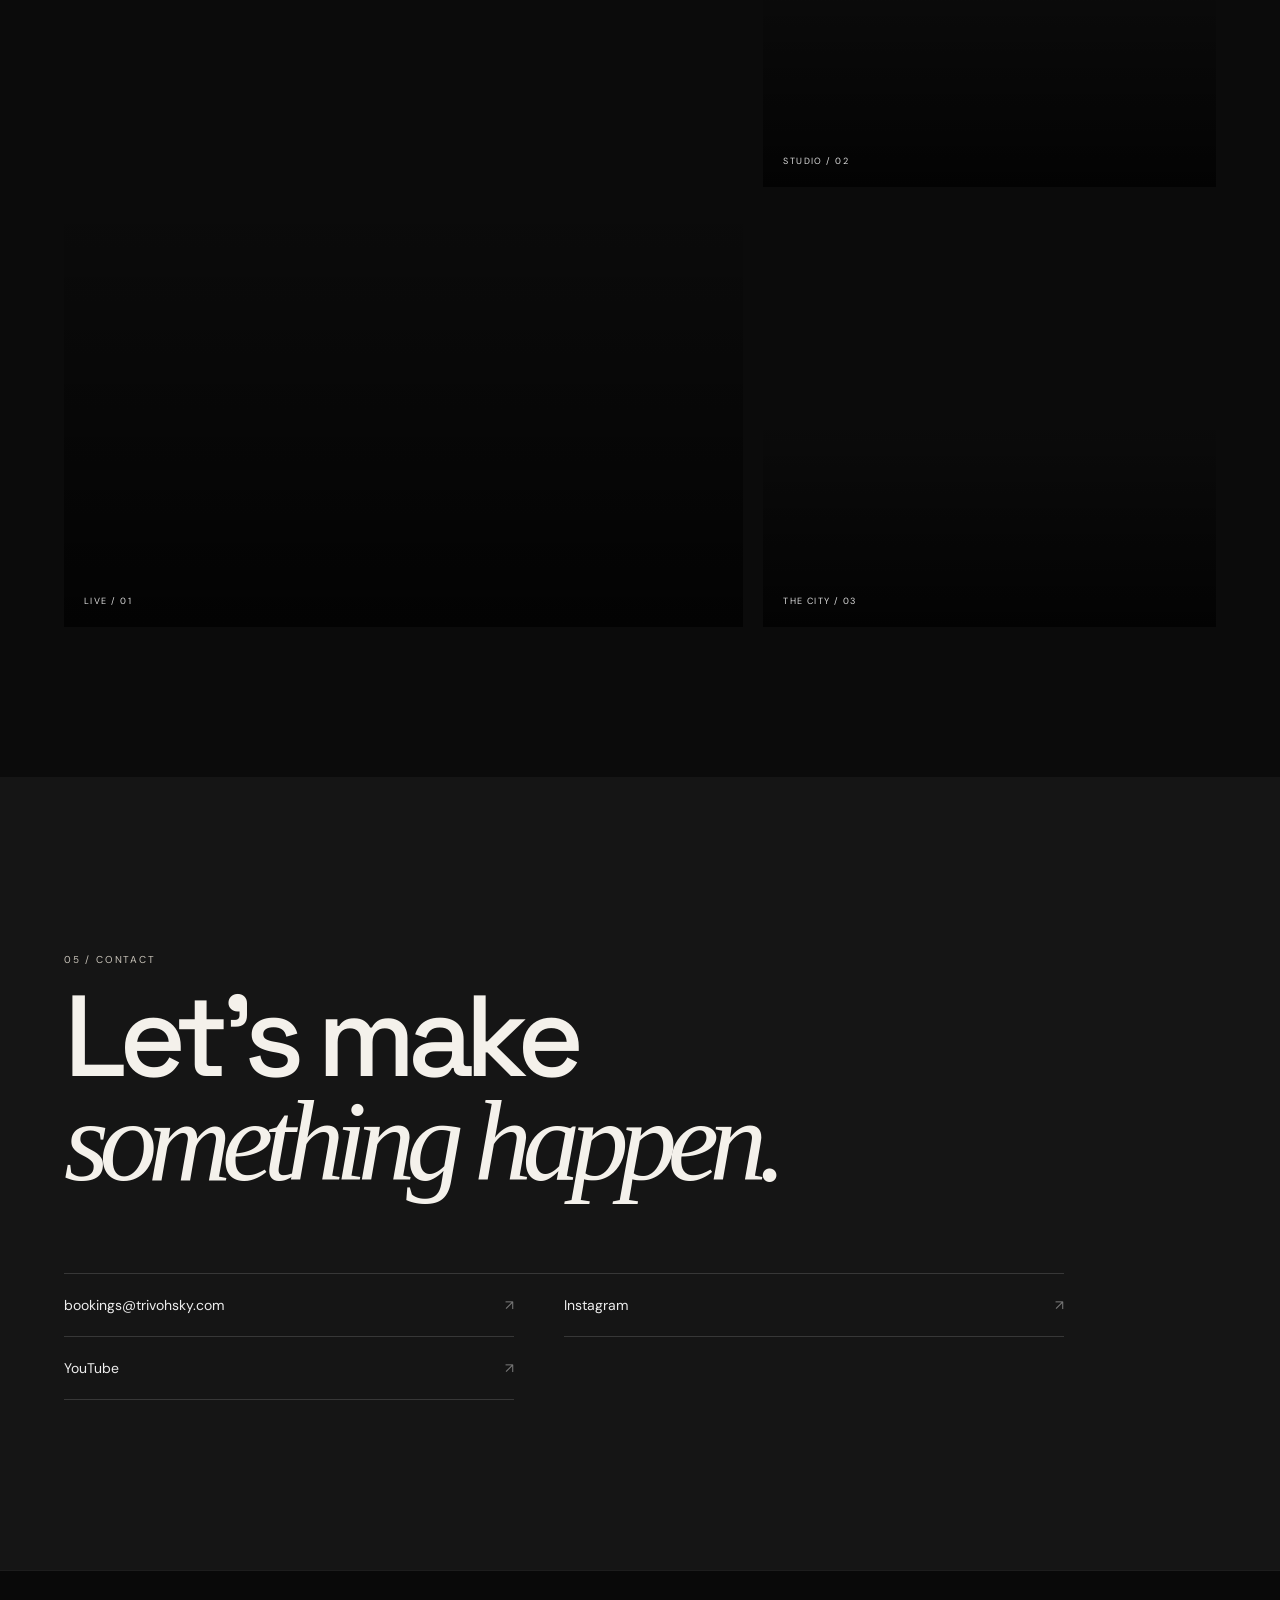
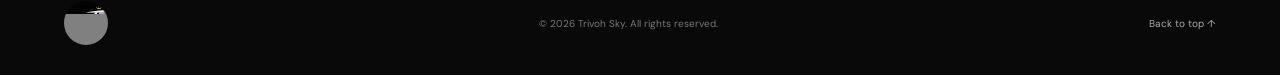
==== commit 7e101f33: "Refine Trivoh Sky logo sizing in header and footer" ====
--- a/index.html
+++ b/index.html
@@ -15,7 +15,7 @@
 <body>
   <div class="noise"></div>
   <header class="site-header" id="top">
-    <a class="brand" href="#top" aria-label="Trivoh Sky home"><img src="assets/trivoh-sky-logo.jpg" alt="Trivoh Sky logo" /></a>
+    <a class="brand" href="#top" aria-label="Trivoh Sky home"><img src="assets/trivoh-sky-logo.jpg" alt="Trivoh Sky logo" style="width:58px;height:58px;object-fit:cover;border-radius:50%;display:block;" /></a>
     <nav class="desktop-nav" aria-label="Primary navigation">
       <a href="#music">Music</a><a href="#about">About</a><a href="#shows">Shows</a><a href="#visuals">Visuals</a><a href="#contact">Contact</a>
     </nav>
@@ -72,7 +72,7 @@
     <section class="contact" id="contact"><div class="contact-inner reveal"><span class="kicker">05 / CONTACT</span><h2>Let's make<br><em>something happen.</em></h2><div class="contact-links"><a href="mailto:bookings@trivohsky.com">bookings@trivohsky.com <span>↗</span></a><a href="#">Instagram <span>↗</span></a><a href="#">YouTube <span>↗</span></a></div></div></section>
   </main>
 
-  <footer><a class="brand" href="#top" aria-label="Trivoh Sky home"><img src="assets/trivoh-sky-logo.jpg" alt="Trivoh Sky logo" /></a><p>© 2026 Trivoh Sky. All rights reserved.</p><a href="#top">Back to top ↑</a></footer>
+  <footer><a class="brand" href="#top" aria-label="Trivoh Sky home"><img src="assets/trivoh-sky-logo.jpg" alt="Trivoh Sky logo" style="width:44px;height:44px;object-fit:cover;border-radius:50%;display:block;" /></a><p>© 2026 Trivoh Sky. All rights reserved.</p><a href="#top">Back to top ↑</a></footer>
   <script src="script.js"></script>
 </body>
 </html>
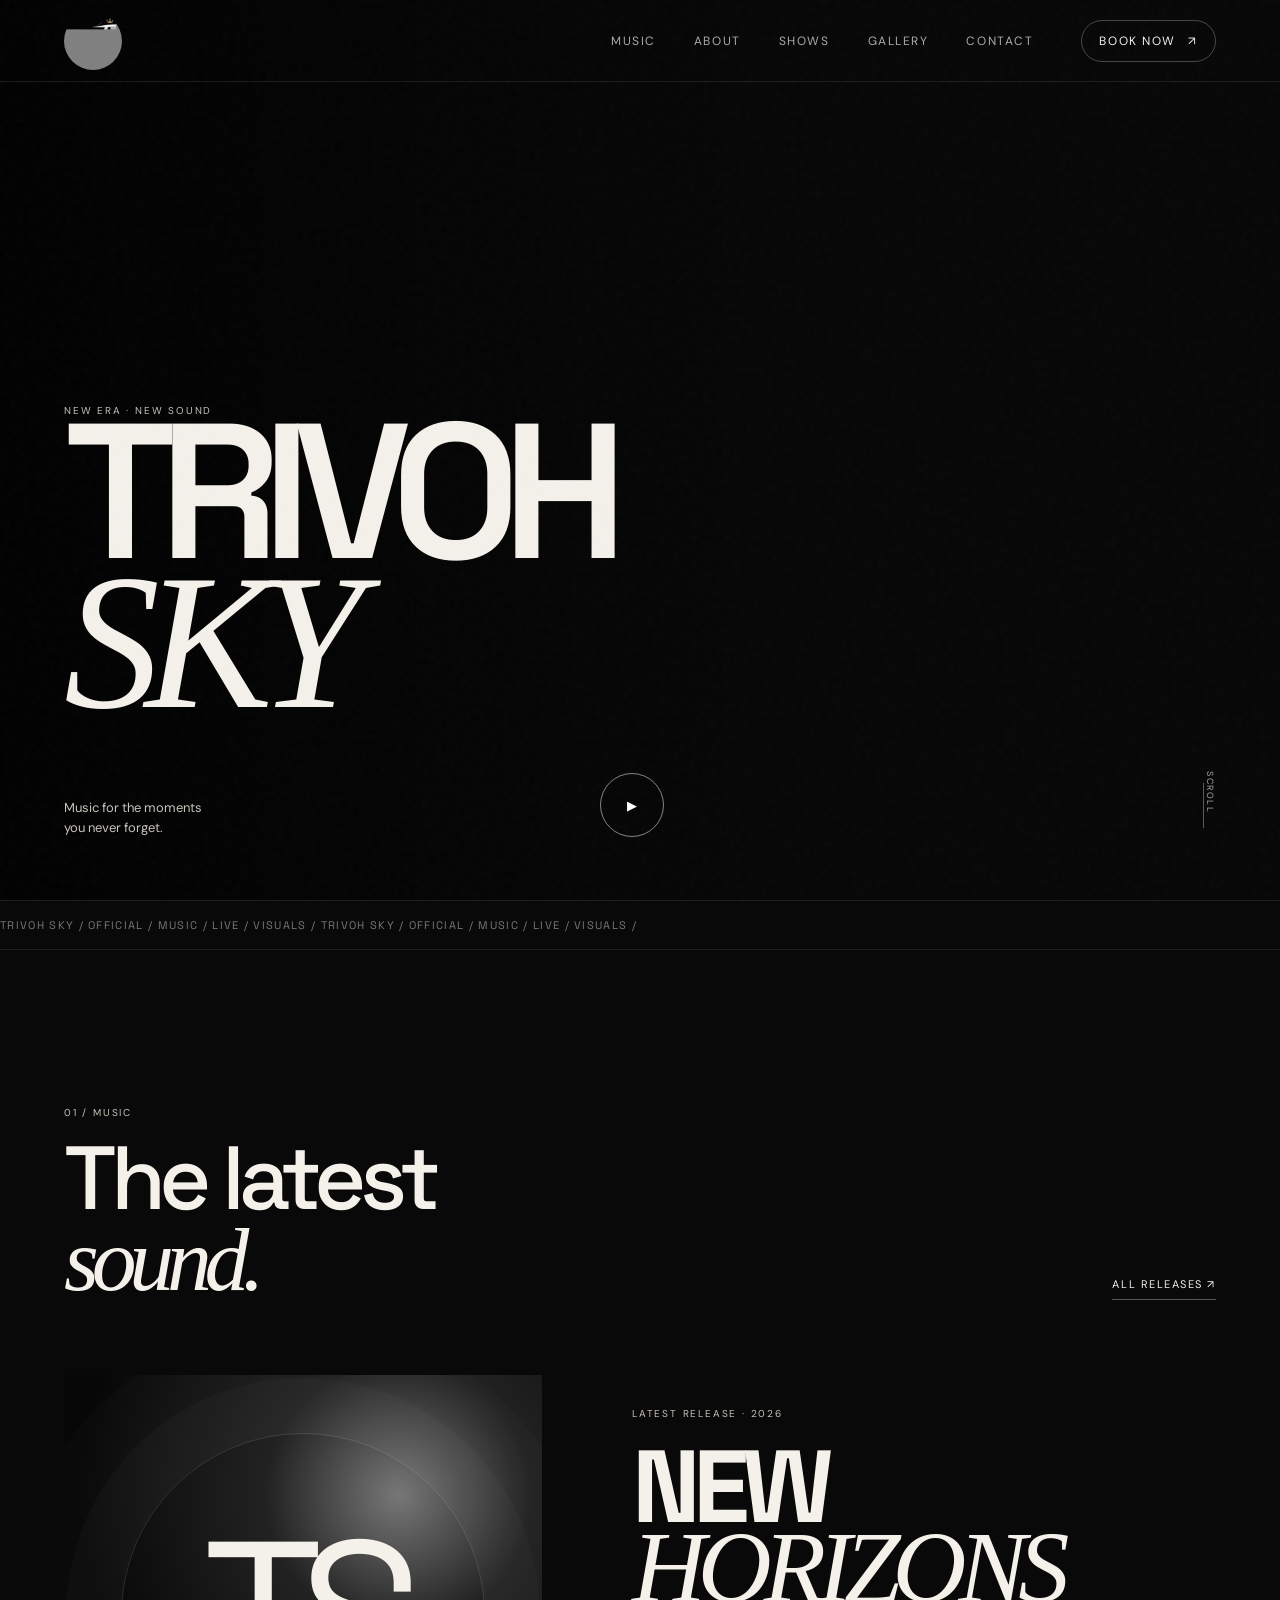
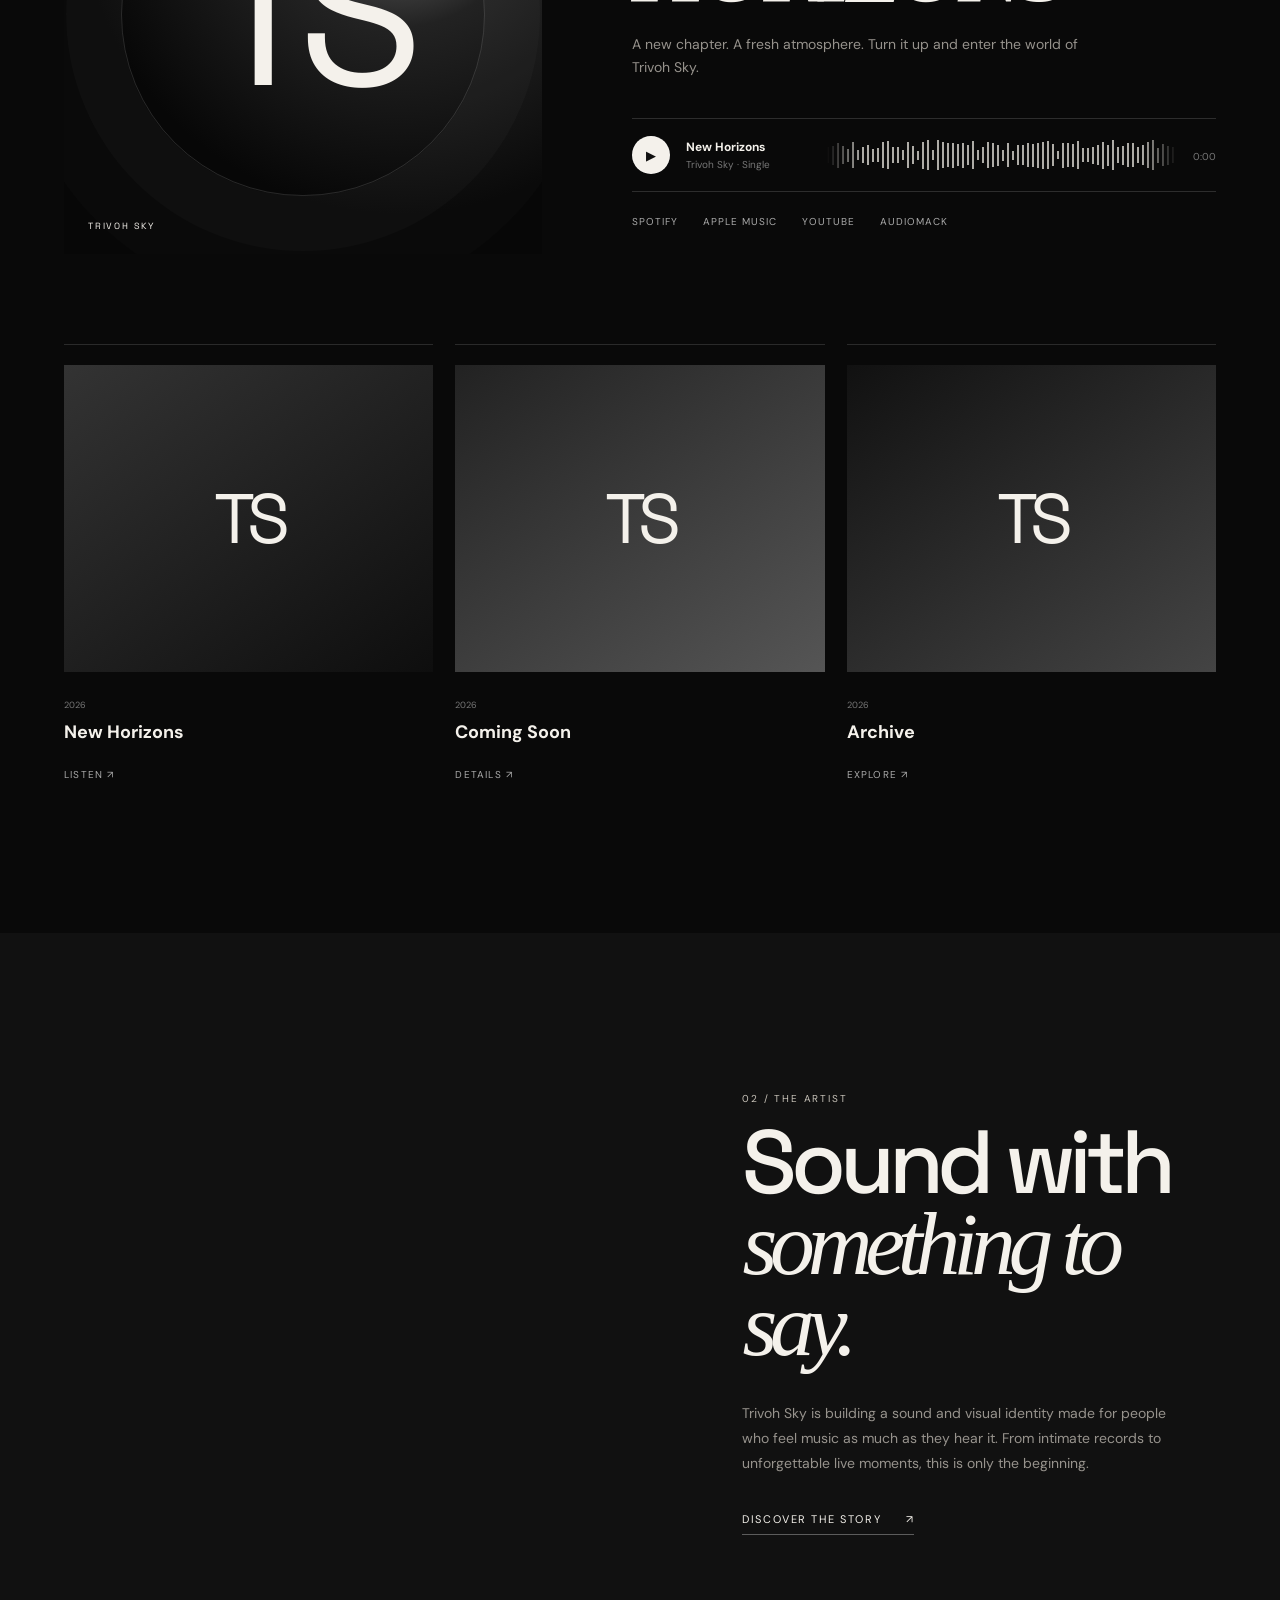
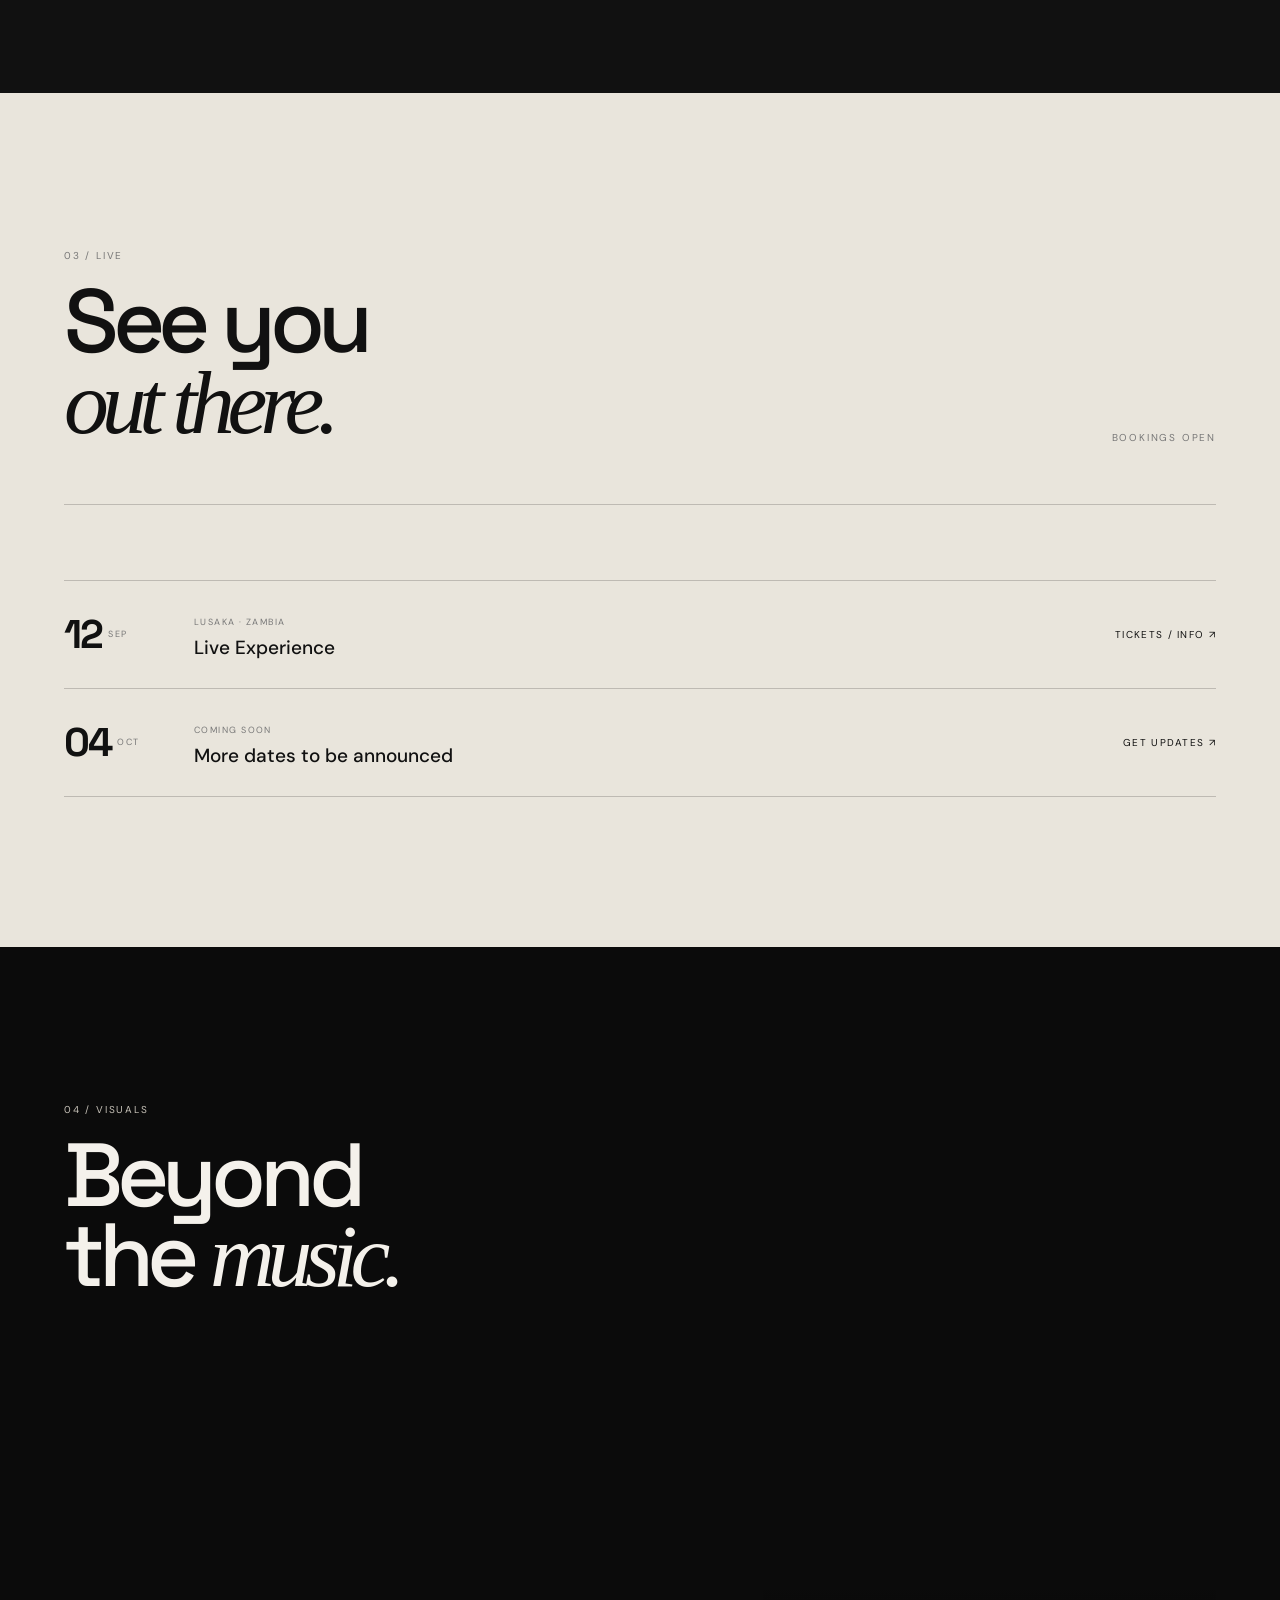
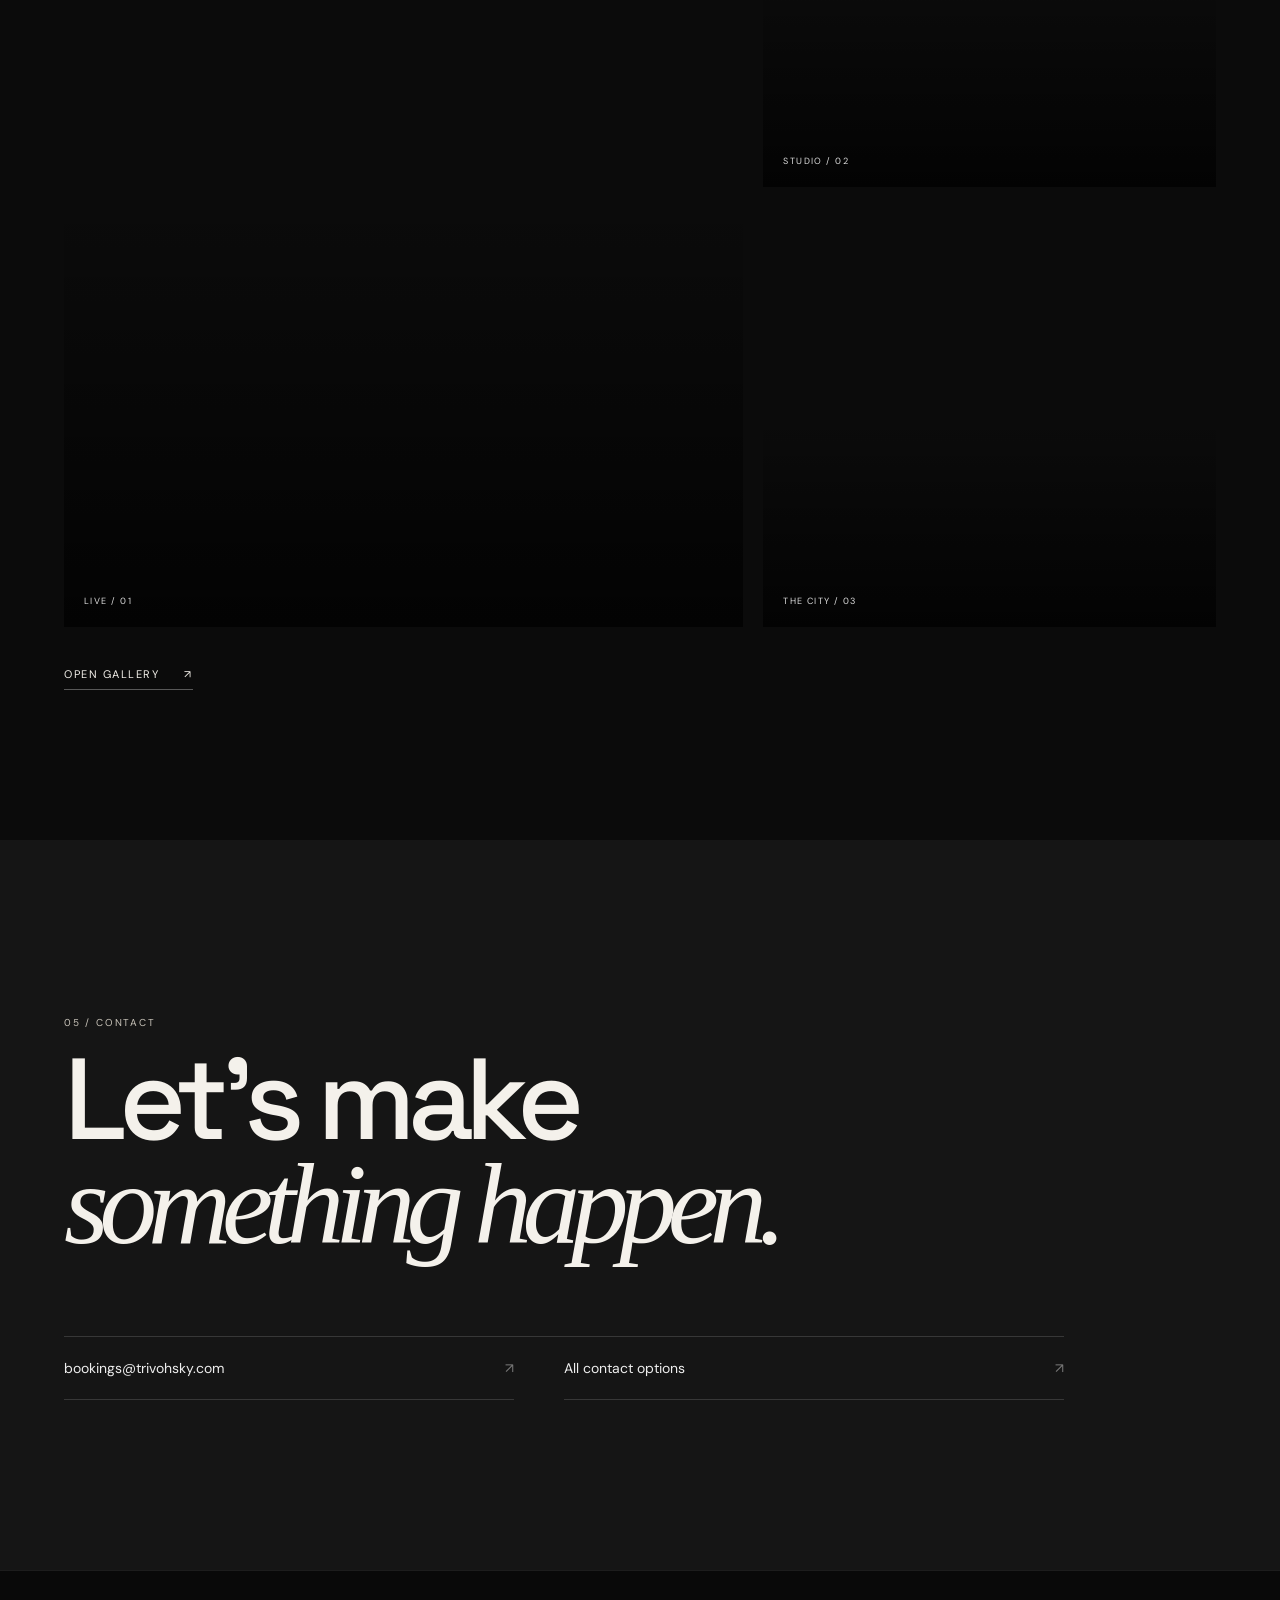
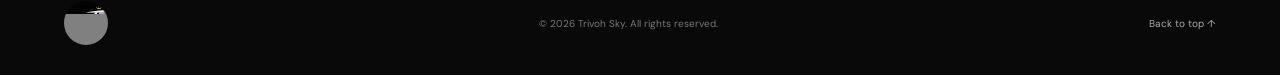
==== commit 6540496d: "Expand artist website navigation with dedicated pages" ====
--- a/index.html
+++ b/index.html
@@ -1,78 +1,2 @@
 <!DOCTYPE html>
-<html lang="en">
-<head>
-  <meta charset="UTF-8" />
-  <meta name="viewport" content="width=device-width, initial-scale=1.0" />
-  <meta name="theme-color" content="#080808" />
-  <meta name="description" content="Trivoh Sky — official artist website. Music, releases, live dates, visuals and more." />
-  <title>Trivoh Sky — Official Website</title>
-  <link rel="icon" type="image/jpeg" href="assets/trivoh-sky-logo.jpg" />
-  <link rel="preconnect" href="https://fonts.googleapis.com">
-  <link rel="preconnect" href="https://fonts.gstatic.com" crossorigin>
-  <link href="https://fonts.googleapis.com/css2?family=DM+Sans:wght@400;500;600;700&family=Space+Grotesk:wght@400;500;600;700&display=swap" rel="stylesheet">
-  <link rel="stylesheet" href="styles.css" />
-</head>
-<body>
-  <div class="noise"></div>
-  <header class="site-header" id="top">
-    <a class="brand" href="#top" aria-label="Trivoh Sky home"><img src="assets/trivoh-sky-logo.jpg" alt="Trivoh Sky logo" style="width:58px;height:58px;object-fit:cover;border-radius:50%;display:block;" /></a>
-    <nav class="desktop-nav" aria-label="Primary navigation">
-      <a href="#music">Music</a><a href="#about">About</a><a href="#shows">Shows</a><a href="#visuals">Visuals</a><a href="#contact">Contact</a>
-    </nav>
-    <a class="header-cta" href="#music">Listen now <span>↗</span></a>
-    <button class="menu-btn" aria-label="Open menu" aria-expanded="false"><span></span><span></span></button>
-  </header>
-
-  <main>
-    <section class="hero">
-      <div class="hero-media"></div>
-      <div class="hero-overlay"></div>
-      <div class="hero-content">
-        <p class="eyebrow reveal">NEW ERA · NEW SOUND</p>
-        <h1 class="reveal delay-1">TRIVOH<br><em>SKY</em></h1>
-        <div class="hero-bottom reveal delay-2">
-          <p>Music for the moments<br>you never forget.</p>
-          <a class="round-play" href="#music" aria-label="Explore music">▶</a>
-        </div>
-      </div>
-      <div class="scroll-mark">SCROLL <span></span></div>
-    </section>
-
-    <section class="ticker" aria-label="Artist message">
-      <div>TRIVOH SKY&nbsp; / &nbsp;OFFICIAL&nbsp; / &nbsp;MUSIC&nbsp; / &nbsp;LIVE&nbsp; / &nbsp;VISUALS&nbsp; / &nbsp;TRIVOH SKY&nbsp; / &nbsp;OFFICIAL&nbsp; / &nbsp;MUSIC&nbsp; / &nbsp;LIVE&nbsp; / &nbsp;VISUALS&nbsp; / &nbsp;</div>
-    </section>
-
-    <section class="section music-section" id="music">
-      <div class="section-head reveal"><div><span class="kicker">01 / MUSIC</span><h2>The latest<br><em>sound.</em></h2></div><a class="text-link" href="#contact">All releases ↗</a></div>
-      <div class="featured-release reveal">
-        <div class="cover-art"><div class="cover-glow"></div><span>TS</span><small>TRIVOH SKY</small></div>
-        <div class="release-copy"><span class="release-tag">LATEST RELEASE · 2026</span><h3>NEW<br><em>HORIZONS</em></h3><p>A new chapter. A fresh atmosphere. Turn it up and enter the world of Trivoh Sky.</p>
-          <div class="player"><button class="play-btn" id="playBtn" aria-label="Play preview">▶</button><div class="track-info"><strong>New Horizons</strong><span>Trivoh Sky · Single</span></div><div class="waveform" id="waveform"></div><span class="time">0:00</span></div>
-          <div class="platforms"><a href="#">Spotify</a><a href="#">Apple Music</a><a href="#">YouTube</a><a href="#">Audiomack</a></div>
-        </div>
-      </div>
-      <div class="release-grid">
-        <article class="release-card reveal"><div class="mini-cover one">TS</div><span>2026</span><h4>New Horizons</h4><a href="#">Listen ↗</a></article>
-        <article class="release-card reveal"><div class="mini-cover two">TS</div><span>2026</span><h4>Coming Soon</h4><a href="#">Details ↗</a></article>
-        <article class="release-card reveal"><div class="mini-cover three">TS</div><span>2026</span><h4>Archive</h4><a href="#">Explore ↗</a></article>
-      </div>
-    </section>
-
-    <section class="statement" id="about"><div class="statement-image"></div><div class="statement-copy reveal"><span class="kicker">02 / THE ARTIST</span><h2>Sound with<br><em>something to say.</em></h2><p>Trivoh Sky is building a sound and visual identity made for people who feel music as much as they hear it. From intimate records to unforgettable live moments, this is only the beginning.</p><a class="line-btn" href="#contact">Discover the story <span>↗</span></a></div></section>
-
-    <section class="section shows" id="shows"><div class="section-head reveal"><div><span class="kicker">03 / LIVE</span><h2>See you<br><em>out there.</em></h2></div><span class="availability">BOOKINGS OPEN</span></div>
-      <div class="dates">
-        <div class="date-row reveal"><time><b>12</b><span>SEP</span></time><div><small>LUSAKA · ZAMBIA</small><h3>Live Experience</h3></div><a href="#contact">Tickets / Info ↗</a></div>
-        <div class="date-row reveal"><time><b>04</b><span>OCT</span></time><div><small>COMING SOON</small><h3>More dates to be announced</h3></div><a href="#contact">Get updates ↗</a></div>
-      </div>
-    </section>
-
-    <section class="visuals" id="visuals"><div class="visual-intro reveal"><span class="kicker">04 / VISUALS</span><h2>Beyond<br>the <em>music.</em></h2></div><div class="visual-grid"><div class="visual large reveal"><div class="visual-bg v1"></div><span>LIVE / 01</span></div><div class="visual reveal"><div class="visual-bg v2"></div><span>STUDIO / 02</span></div><div class="visual reveal"><div class="visual-bg v3"></div><span>THE CITY / 03</span></div></div></section>
-
-    <section class="contact" id="contact"><div class="contact-inner reveal"><span class="kicker">05 / CONTACT</span><h2>Let's make<br><em>something happen.</em></h2><div class="contact-links"><a href="mailto:bookings@trivohsky.com">bookings@trivohsky.com <span>↗</span></a><a href="#">Instagram <span>↗</span></a><a href="#">YouTube <span>↗</span></a></div></div></section>
-  </main>
-
-  <footer><a class="brand" href="#top" aria-label="Trivoh Sky home"><img src="assets/trivoh-sky-logo.jpg" alt="Trivoh Sky logo" style="width:44px;height:44px;object-fit:cover;border-radius:50%;display:block;" /></a><p>© 2026 Trivoh Sky. All rights reserved.</p><a href="#top">Back to top ↑</a></footer>
-  <script src="script.js"></script>
-</body>
-</html>+<html lang="en"><head><meta charset="UTF-8"><meta name="viewport" content="width=device-width,initial-scale=1.0"><meta name="theme-color" content="#080808"><meta name="description" content="Trivoh Sky — official artist website. Music, releases, live dates, visuals and more."><title>Trivoh Sky — Official Website</title><link rel="icon" type="image/jpeg" href="assets/trivoh-sky-logo.jpg"><link rel="preconnect" href="https://fonts.googleapis.com"><link rel="preconnect" href="https://fonts.gstatic.com" crossorigin><link href="https://fonts.googleapis.com/css2?family=DM+Sans:wght@400;500;600;700&family=Space+Grotesk:wght@400;500;600;700&display=swap" rel="stylesheet"><link rel="stylesheet" href="styles.css"></head><body><div class="noise"></div><header class="site-header" id="top"><a class="brand" href="index.html" aria-label="Trivoh Sky home"><img src="assets/trivoh-sky-logo.jpg" alt="Trivoh Sky logo" style="width:58px;height:58px;object-fit:cover;border-radius:50%;display:block"></a><nav class="desktop-nav" aria-label="Primary navigation"><a href="music.html">Music</a><a href="about.html">About</a><a href="shows.html">Shows</a><a href="gallery.html">Gallery</a><a href="contact.html">Contact</a></nav><a class="header-cta" href="contact.html">Book now <span>↗</span></a><button class="menu-btn" aria-label="Open menu" aria-expanded="false"><span></span><span></span></button></header><main><section class="hero"><div class="hero-media"></div><div class="hero-overlay"></div><div class="hero-content"><p class="eyebrow reveal">NEW ERA · NEW SOUND</p><h1 class="reveal delay-1">TRIVOH<br><em>SKY</em></h1><div class="hero-bottom reveal delay-2"><p>Music for the moments<br>you never forget.</p><a class="round-play" href="music.html" aria-label="Explore music">▶</a></div></div><div class="scroll-mark">SCROLL <span></span></div></section><section class="ticker"><div>TRIVOH SKY / OFFICIAL / MUSIC / LIVE / VISUALS / TRIVOH SKY / OFFICIAL / MUSIC / LIVE / VISUALS / </div></section><section class="section music-section" id="music"><div class="section-head reveal"><div><span class="kicker">01 / MUSIC</span><h2>The latest<br><em>sound.</em></h2></div><a class="text-link" href="music.html">All releases ↗</a></div><div class="featured-release reveal"><div class="cover-art"><div class="cover-glow"></div><span>TS</span><small>TRIVOH SKY</small></div><div class="release-copy"><span class="release-tag">LATEST RELEASE · 2026</span><h3>NEW<br><em>HORIZONS</em></h3><p>A new chapter. A fresh atmosphere. Turn it up and enter the world of Trivoh Sky.</p><div class="player"><button class="play-btn" id="playBtn" aria-label="Play preview">▶</button><div class="track-info"><strong>New Horizons</strong><span>Trivoh Sky · Single</span></div><div class="waveform" id="waveform"></div><span class="time">0:00</span></div><div class="platforms"><a href="#">Spotify</a><a href="#">Apple Music</a><a href="#">YouTube</a><a href="#">Audiomack</a></div></div></div><div class="release-grid"><article class="release-card reveal"><div class="mini-cover one">TS</div><span>2026</span><h4>New Horizons</h4><a href="music.html">Listen ↗</a></article><article class="release-card reveal"><div class="mini-cover two">TS</div><span>2026</span><h4>Coming Soon</h4><a href="music.html">Details ↗</a></article><article class="release-card reveal"><div class="mini-cover three">TS</div><span>2026</span><h4>Archive</h4><a href="music.html">Explore ↗</a></article></div></section><section class="statement" id="about"><div class="statement-image"></div><div class="statement-copy reveal"><span class="kicker">02 / THE ARTIST</span><h2>Sound with<br><em>something to say.</em></h2><p>Trivoh Sky is building a sound and visual identity made for people who feel music as much as they hear it. From intimate records to unforgettable live moments, this is only the beginning.</p><a class="line-btn" href="about.html">Discover the story <span>↗</span></a></div></section><section class="section shows" id="shows"><div class="section-head reveal"><div><span class="kicker">03 / LIVE</span><h2>See you<br><em>out there.</em></h2></div><span class="availability">BOOKINGS OPEN</span></div><div class="dates"><div class="date-row reveal"><time><b>12</b><span>SEP</span></time><div><small>LUSAKA · ZAMBIA</small><h3>Live Experience</h3></div><a href="shows.html">Tickets / Info ↗</a></div><div class="date-row reveal"><time><b>04</b><span>OCT</span></time><div><small>COMING SOON</small><h3>More dates to be announced</h3></div><a href="shows.html">Get updates ↗</a></div></div></section><section class="visuals" id="visuals"><div class="visual-intro reveal"><span class="kicker">04 / VISUALS</span><h2>Beyond<br>the <em>music.</em></h2></div><div class="visual-grid"><div class="visual large reveal"><div class="visual-bg v1"></div><span>LIVE / 01</span></div><div class="visual reveal"><div class="visual-bg v2"></div><span>STUDIO / 02</span></div><div class="visual reveal"><div class="visual-bg v3"></div><span>THE CITY / 03</span></div></div><a class="line-btn" style="display:inline-block;margin-top:40px" href="gallery.html">Open gallery <span>↗</span></a></section><section class="contact" id="contact"><div class="contact-inner reveal"><span class="kicker">05 / CONTACT</span><h2>Let's make<br><em>something happen.</em></h2><div class="contact-links"><a href="mailto:bookings@trivohsky.com">bookings@trivohsky.com <span>↗</span></a><a href="contact.html">All contact options <span>↗</span></a></div></div></section></main><footer><a class="brand" href="index.html"><img src="assets/trivoh-sky-logo.jpg" alt="Trivoh Sky logo" style="width:44px;height:44px;object-fit:cover;border-radius:50%;display:block"></a><p>© 2026 Trivoh Sky. All rights reserved.</p><a href="#top">Back to top ↑</a></footer><script src="script.js"></script></body></html>
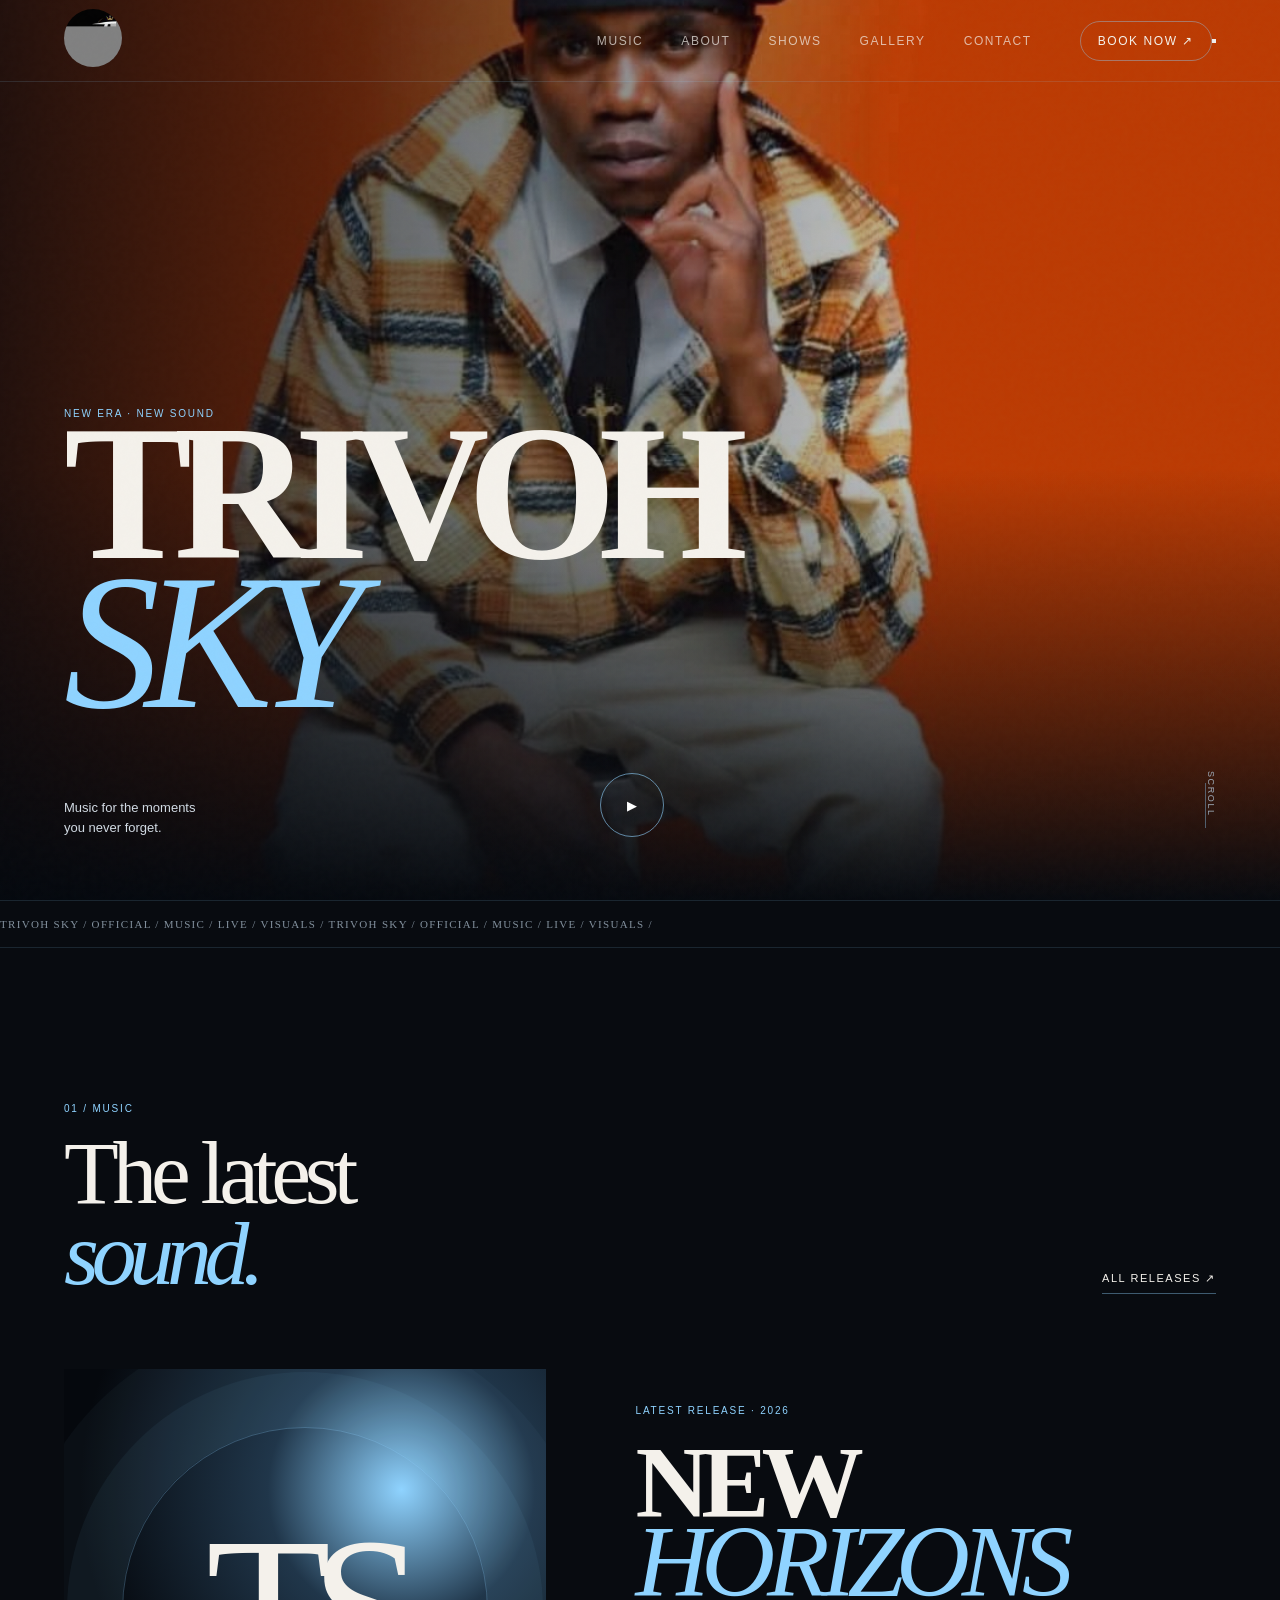
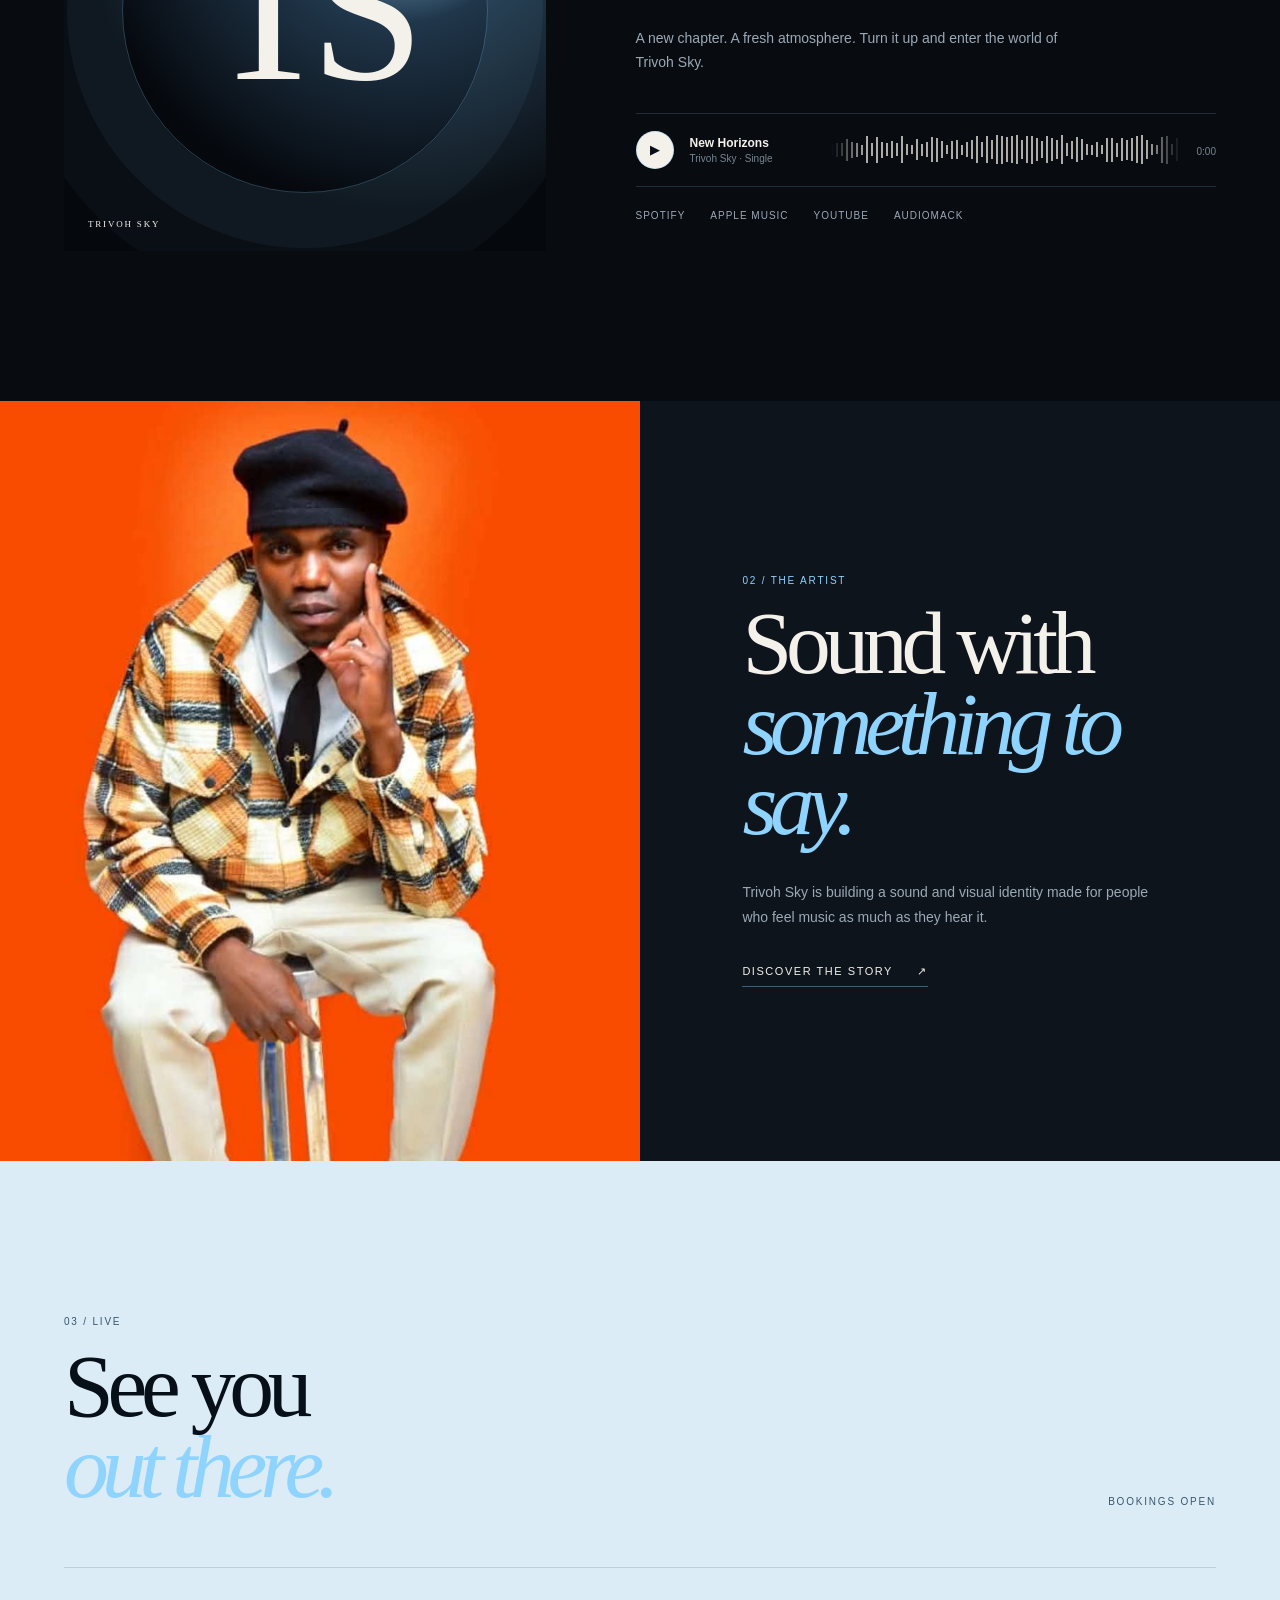
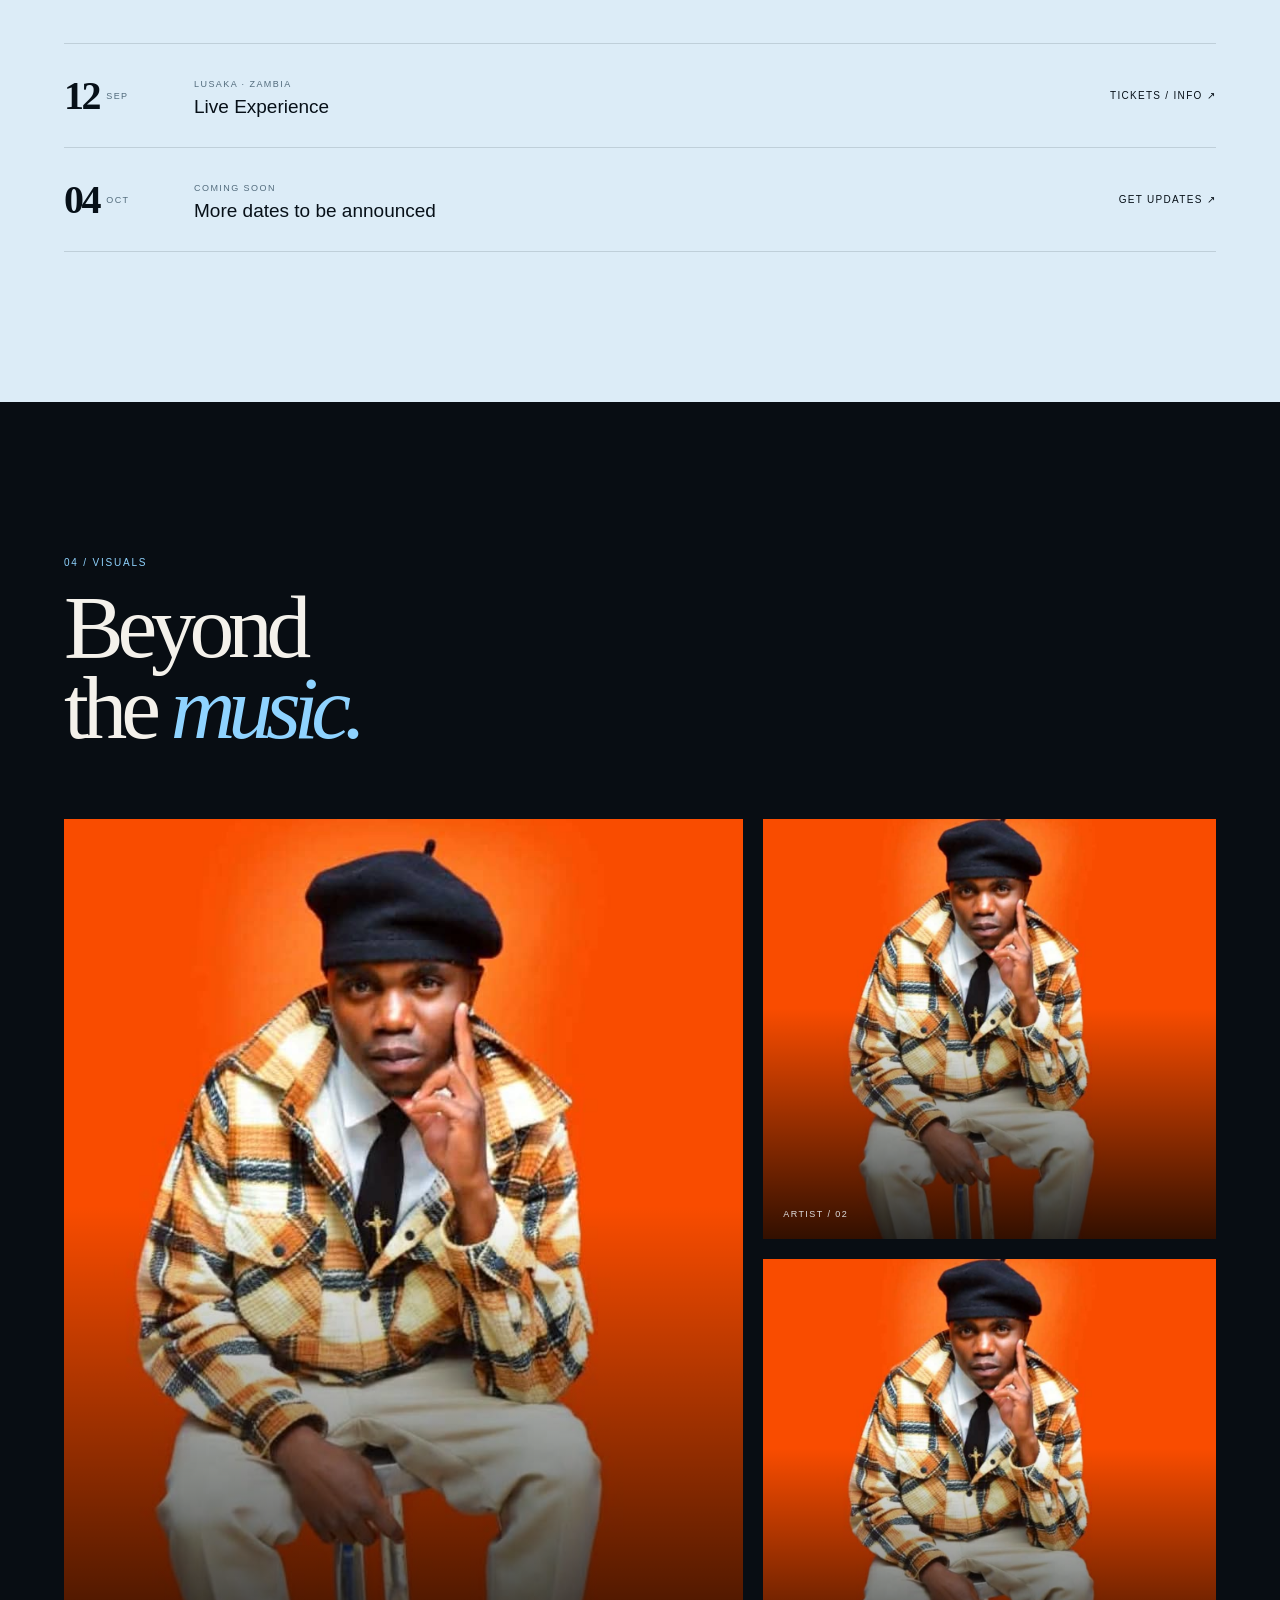
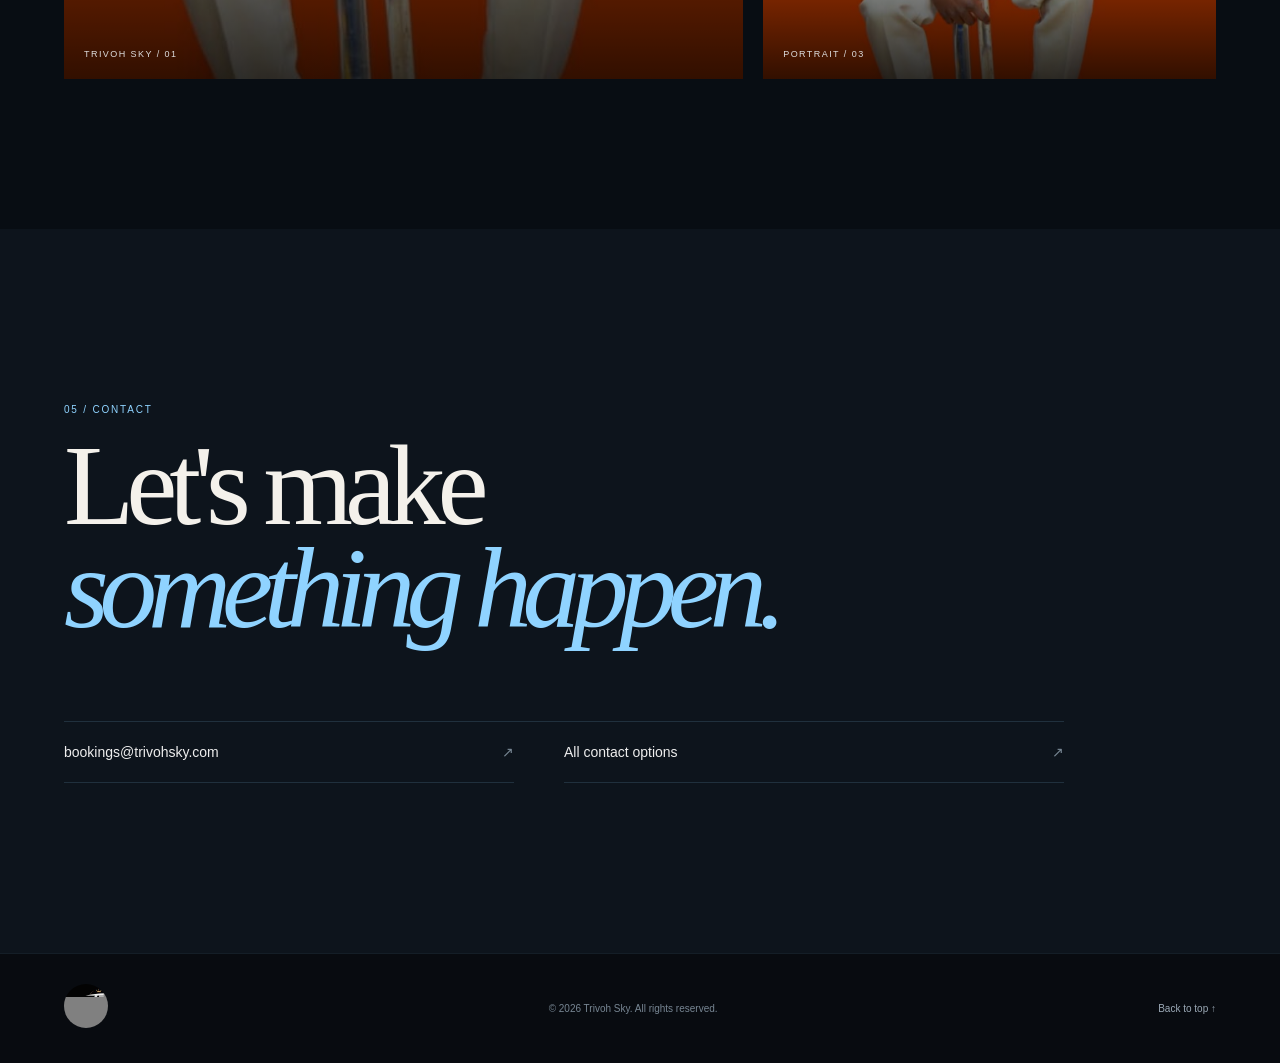
==== commit 886f12cd: "Use Trivoh Sky artist image across homepage and refresh visual layout" ====
--- a/index.html
+++ b/index.html
@@ -1,2 +1 @@
-<!DOCTYPE html>
-<html lang="en"><head><meta charset="UTF-8"><meta name="viewport" content="width=device-width,initial-scale=1.0"><meta name="theme-color" content="#080808"><meta name="description" content="Trivoh Sky — official artist website. Music, releases, live dates, visuals and more."><title>Trivoh Sky — Official Website</title><link rel="icon" type="image/jpeg" href="assets/trivoh-sky-logo.jpg"><link rel="preconnect" href="https://fonts.googleapis.com"><link rel="preconnect" href="https://fonts.gstatic.com" crossorigin><link href="https://fonts.googleapis.com/css2?family=DM+Sans:wght@400;500;600;700&family=Space+Grotesk:wght@400;500;600;700&display=swap" rel="stylesheet"><link rel="stylesheet" href="styles.css"></head><body><div class="noise"></div><header class="site-header" id="top"><a class="brand" href="index.html" aria-label="Trivoh Sky home"><img src="assets/trivoh-sky-logo.jpg" alt="Trivoh Sky logo" style="width:58px;height:58px;object-fit:cover;border-radius:50%;display:block"></a><nav class="desktop-nav" aria-label="Primary navigation"><a href="music.html">Music</a><a href="about.html">About</a><a href="shows.html">Shows</a><a href="gallery.html">Gallery</a><a href="contact.html">Contact</a></nav><a class="header-cta" href="contact.html">Book now <span>↗</span></a><button class="menu-btn" aria-label="Open menu" aria-expanded="false"><span></span><span></span></button></header><main><section class="hero"><div class="hero-media"></div><div class="hero-overlay"></div><div class="hero-content"><p class="eyebrow reveal">NEW ERA · NEW SOUND</p><h1 class="reveal delay-1">TRIVOH<br><em>SKY</em></h1><div class="hero-bottom reveal delay-2"><p>Music for the moments<br>you never forget.</p><a class="round-play" href="music.html" aria-label="Explore music">▶</a></div></div><div class="scroll-mark">SCROLL <span></span></div></section><section class="ticker"><div>TRIVOH SKY / OFFICIAL / MUSIC / LIVE / VISUALS / TRIVOH SKY / OFFICIAL / MUSIC / LIVE / VISUALS / </div></section><section class="section music-section" id="music"><div class="section-head reveal"><div><span class="kicker">01 / MUSIC</span><h2>The latest<br><em>sound.</em></h2></div><a class="text-link" href="music.html">All releases ↗</a></div><div class="featured-release reveal"><div class="cover-art"><div class="cover-glow"></div><span>TS</span><small>TRIVOH SKY</small></div><div class="release-copy"><span class="release-tag">LATEST RELEASE · 2026</span><h3>NEW<br><em>HORIZONS</em></h3><p>A new chapter. A fresh atmosphere. Turn it up and enter the world of Trivoh Sky.</p><div class="player"><button class="play-btn" id="playBtn" aria-label="Play preview">▶</button><div class="track-info"><strong>New Horizons</strong><span>Trivoh Sky · Single</span></div><div class="waveform" id="waveform"></div><span class="time">0:00</span></div><div class="platforms"><a href="#">Spotify</a><a href="#">Apple Music</a><a href="#">YouTube</a><a href="#">Audiomack</a></div></div></div><div class="release-grid"><article class="release-card reveal"><div class="mini-cover one">TS</div><span>2026</span><h4>New Horizons</h4><a href="music.html">Listen ↗</a></article><article class="release-card reveal"><div class="mini-cover two">TS</div><span>2026</span><h4>Coming Soon</h4><a href="music.html">Details ↗</a></article><article class="release-card reveal"><div class="mini-cover three">TS</div><span>2026</span><h4>Archive</h4><a href="music.html">Explore ↗</a></article></div></section><section class="statement" id="about"><div class="statement-image"></div><div class="statement-copy reveal"><span class="kicker">02 / THE ARTIST</span><h2>Sound with<br><em>something to say.</em></h2><p>Trivoh Sky is building a sound and visual identity made for people who feel music as much as they hear it. From intimate records to unforgettable live moments, this is only the beginning.</p><a class="line-btn" href="about.html">Discover the story <span>↗</span></a></div></section><section class="section shows" id="shows"><div class="section-head reveal"><div><span class="kicker">03 / LIVE</span><h2>See you<br><em>out there.</em></h2></div><span class="availability">BOOKINGS OPEN</span></div><div class="dates"><div class="date-row reveal"><time><b>12</b><span>SEP</span></time><div><small>LUSAKA · ZAMBIA</small><h3>Live Experience</h3></div><a href="shows.html">Tickets / Info ↗</a></div><div class="date-row reveal"><time><b>04</b><span>OCT</span></time><div><small>COMING SOON</small><h3>More dates to be announced</h3></div><a href="shows.html">Get updates ↗</a></div></div></section><section class="visuals" id="visuals"><div class="visual-intro reveal"><span class="kicker">04 / VISUALS</span><h2>Beyond<br>the <em>music.</em></h2></div><div class="visual-grid"><div class="visual large reveal"><div class="visual-bg v1"></div><span>LIVE / 01</span></div><div class="visual reveal"><div class="visual-bg v2"></div><span>STUDIO / 02</span></div><div class="visual reveal"><div class="visual-bg v3"></div><span>THE CITY / 03</span></div></div><a class="line-btn" style="display:inline-block;margin-top:40px" href="gallery.html">Open gallery <span>↗</span></a></section><section class="contact" id="contact"><div class="contact-inner reveal"><span class="kicker">05 / CONTACT</span><h2>Let's make<br><em>something happen.</em></h2><div class="contact-links"><a href="mailto:bookings@trivohsky.com">bookings@trivohsky.com <span>↗</span></a><a href="contact.html">All contact options <span>↗</span></a></div></div></section></main><footer><a class="brand" href="index.html"><img src="assets/trivoh-sky-logo.jpg" alt="Trivoh Sky logo" style="width:44px;height:44px;object-fit:cover;border-radius:50%;display:block"></a><p>© 2026 Trivoh Sky. All rights reserved.</p><a href="#top">Back to top ↑</a></footer><script src="script.js"></script></body></html>+<!DOCTYPE html><html lang="en"><head><meta charset="UTF-8"><meta name="viewport" content="width=device-width,initial-scale=1"><meta name="theme-color" content="#080b10"><meta name="description" content="Trivoh Sky — official artist website. Music, releases, live dates, visuals and more."><title>Trivoh Sky — Official Website</title><link rel="icon" type="image/jpeg" href="assets/trivoh-sky-logo.jpg"><link rel="stylesheet" href="styles.css"></head><body><div class="noise"></div><header class="site-header"><a class="brand" href="index.html"><img src="assets/trivoh-sky-logo.jpg" alt="Trivoh Sky logo" style="width:58px;height:58px;object-fit:cover;border-radius:50%"></a><nav class="desktop-nav"><a href="music.html">Music</a><a href="about.html">About</a><a href="shows.html">Shows</a><a href="gallery.html">Gallery</a><a href="contact.html">Contact</a></nav><a class="header-cta" href="contact.html">Book now ↗</a><button class="menu-btn" aria-label="Open menu" aria-expanded="false"><span></span><span></span></button></header><main><section class="hero"><div class="hero-media"></div><div class="hero-overlay"></div><div class="hero-content"><p class="eyebrow reveal">NEW ERA · NEW SOUND</p><h1 class="reveal delay-1">TRIVOH<br><em>SKY</em></h1><div class="hero-bottom reveal delay-2"><p>Music for the moments<br>you never forget.</p><a class="round-play" href="music.html" aria-label="Explore music">▶</a></div></div><div class="scroll-mark">SCROLL <span></span></div></section><section class="ticker"><div>TRIVOH SKY / OFFICIAL / MUSIC / LIVE / VISUALS / TRIVOH SKY / OFFICIAL / MUSIC / LIVE / VISUALS / </div></section><section class="section"><div class="section-head reveal"><div><span class="kicker">01 / MUSIC</span><h2>The latest<br><em>sound.</em></h2></div><a class="text-link" href="music.html">All releases ↗</a></div><div class="featured-release reveal"><div class="cover-art"><span>TS</span><small>TRIVOH SKY</small></div><div class="release-copy"><span class="release-tag">LATEST RELEASE · 2026</span><h3>NEW<br><em>HORIZONS</em></h3><p>A new chapter. A fresh atmosphere. Turn it up and enter the world of Trivoh Sky.</p><div class="player"><button class="play-btn" id="playBtn">▶</button><div class="track-info"><strong>New Horizons</strong><span>Trivoh Sky · Single</span></div><div class="waveform" id="waveform"></div><span class="time">0:00</span></div><div class="platforms"><a href="#">Spotify</a><a href="#">Apple Music</a><a href="#">YouTube</a><a href="#">Audiomack</a></div></div></div></section><section class="statement"><div class="statement-image"></div><div class="statement-copy reveal"><span class="kicker">02 / THE ARTIST</span><h2>Sound with<br><em>something to say.</em></h2><p>Trivoh Sky is building a sound and visual identity made for people who feel music as much as they hear it.</p><a class="line-btn" href="about.html">Discover the story <span>↗</span></a></div></section><section class="section shows"><div class="section-head reveal"><div><span class="kicker">03 / LIVE</span><h2>See you<br><em>out there.</em></h2></div><span class="availability">BOOKINGS OPEN</span></div><div class="dates"><div class="date-row reveal"><time><b>12</b><span>SEP</span></time><div><small>LUSAKA · ZAMBIA</small><h3>Live Experience</h3></div><a href="shows.html">Tickets / Info ↗</a></div><div class="date-row reveal"><time><b>04</b><span>OCT</span></time><div><small>COMING SOON</small><h3>More dates to be announced</h3></div><a href="shows.html">Get updates ↗</a></div></div></section><section class="visuals"><div class="visual-intro reveal"><span class="kicker">04 / VISUALS</span><h2>Beyond<br>the <em>music.</em></h2></div><div class="visual-grid"><div class="visual large reveal"><div class="visual-bg v1"></div><span>TRIVOH SKY / 01</span></div><div class="visual reveal"><div class="visual-bg v2"></div><span>ARTIST / 02</span></div><div class="visual reveal"><div class="visual-bg v3"></div><span>PORTRAIT / 03</span></div></div></section><section class="contact"><div class="contact-inner reveal"><span class="kicker">05 / CONTACT</span><h2>Let's make<br><em>something happen.</em></h2><div class="contact-links"><a href="mailto:bookings@trivohsky.com">bookings@trivohsky.com <span>↗</span></a><a href="contact.html">All contact options <span>↗</span></a></div></div></section></main><footer><a class="brand" href="index.html"><img src="assets/trivoh-sky-logo.jpg" alt="Trivoh Sky logo" style="width:44px;height:44px;object-fit:cover;border-radius:50%"></a><p>© 2026 Trivoh Sky. All rights reserved.</p><a href="index.html">Back to top ↑</a></footer><script src="script.js"></script></body></html>
--- a/styles.css
+++ b/styles.css
@@ -1 +1 @@
-*{box-sizing:border-box;margin:0;padding:0}html{scroll-behavior:smooth}body{background:#090909;color:#f4f1eb;font-family:'DM Sans',sans-serif;overflow-x:hidden}.noise{position:fixed;inset:0;pointer-events:none;z-index:50;opacity:.035;background-image:url("data:image/svg+xml,%3Csvg viewBox='0 0 180 180' xmlns='http://www.w3.org/2000/svg'%3E%3Cfilter id='n'%3E%3CfeTurbulence type='fractalNoise' baseFrequency='.8' numOctaves='4' stitchTiles='stitch'/%3E%3C/filter%3E%3Crect width='100%25' height='100%25' filter='url(%23n)' opacity='.7'/%3E%3C/svg%3E")}.site-header{height:82px;position:absolute;top:0;left:0;right:0;z-index:20;display:flex;align-items:center;justify-content:space-between;padding:0 5vw;border-bottom:1px solid #ffffff18}.brand{font-family:'Space Grotesk';font-weight:700;letter-spacing:-.08em;font-size:19px;color:#fff;text-decoration:none}.brand i{font-style:normal;font-weight:400;margin-left:5px}.desktop-nav{display:flex;gap:38px;margin-left:auto;margin-right:48px}.desktop-nav a,.header-cta{color:#f4f1eb;text-decoration:none;font-size:12px;text-transform:uppercase;letter-spacing:.13em}.desktop-nav a{opacity:.7;transition:.25s}.desktop-nav a:hover{opacity:1}.header-cta{border:1px solid #ffffff40;border-radius:100px;padding:12px 17px}.header-cta span{margin-left:8px}.menu-btn{display:none;background:none;border:0}.hero{height:100vh;min-height:680px;position:relative;display:flex;align-items:flex-end;padding:0 5vw 7vh;overflow:hidden}.hero-media{position:absolute;inset:0;background-image:url('https://images.unsplash.com/photo-1524368535928-5b5e00ddc76b?auto=format&fit=crop&w=2200&q=85');background-size:cover;background-position:center 35%;filter:grayscale(100%);transform:scale(1.03)}.hero-overlay{position:absolute;inset:0;background:linear-gradient(90deg,rgba(0,0,0,.8),rgba(0,0,0,.2) 65%),linear-gradient(0deg,#090909 0%,transparent 45%)}.hero-content{position:relative;z-index:2;width:100%}.eyebrow,.kicker,.release-tag,.availability{font-size:10px;letter-spacing:.18em;text-transform:uppercase;color:#c8c3b9}.hero h1{font-family:'Space Grotesk';font-size:clamp(76px,15vw,230px);line-height:.78;letter-spacing:-.095em;font-weight:600}.hero h1 em,h2 em,h3 em{font-family:Georgia,serif;font-weight:400;letter-spacing:-.08em}.hero-bottom{display:flex;justify-content:space-between;align-items:end;margin-top:55px;max-width:600px}.hero-bottom p{font-size:13px;line-height:1.5;color:#c9c5bd}.round-play{width:64px;height:64px;border:1px solid #ffffff80;border-radius:50%;display:grid;place-items:center;color:#fff;text-decoration:none;font-size:13px;transition:.3s}.round-play:hover{background:#fff;color:#000;transform:rotate(15deg)}.scroll-mark{position:absolute;right:5vw;bottom:8vh;font-size:9px;letter-spacing:.18em;writing-mode:vertical-rl;color:#aaa}.scroll-mark span{display:block;height:45px;width:1px;background:#ffffff55;margin-top:12px}.ticker{overflow:hidden;white-space:nowrap;border-top:1px solid #ffffff16;border-bottom:1px solid #ffffff16;padding:17px 0;color:#777;font-family:'Space Grotesk';font-size:11px;letter-spacing:.12em}.ticker div{display:inline-block;animation:marquee 28s linear infinite}@keyframes marquee{to{transform:translateX(-50%)}}.section{padding:150px 5vw}.section-head{display:flex;align-items:end;justify-content:space-between;margin-bottom:75px}.section-head h2,.visual-intro h2,.statement-copy h2,.contact h2{font-family:'Space Grotesk';font-size:clamp(48px,7vw,100px);line-height:.9;letter-spacing:-.07em;margin-top:17px;font-weight:500}.text-link,.line-btn{color:#f4f1eb;text-decoration:none;font-size:11px;text-transform:uppercase;letter-spacing:.14em;border-bottom:1px solid #ffffff50;padding-bottom:8px}.featured-release{display:grid;grid-template-columns:minmax(300px,43%) 1fr;gap:7vw;align-items:center}.cover-art{aspect-ratio:1;max-width:590px;background:radial-gradient(circle at 70% 25%,#777,#222 27%,#070707 65%);position:relative;overflow:hidden;display:flex;align-items:center;justify-content:center;font-family:'Space Grotesk';font-size:clamp(100px,16vw,210px);letter-spacing:-.1em}.cover-art:after{content:'';position:absolute;inset:12%;border:1px solid #ffffff22;border-radius:50%;box-shadow:0 0 0 55px #ffffff05,0 0 0 110px #ffffff03}.cover-art span{position:relative;z-index:2}.cover-art small{position:absolute;z-index:3;bottom:22px;left:24px;font-size:9px;letter-spacing:.2em}.release-copy{max-width:650px}.release-copy h3{font-family:'Space Grotesk';font-size:clamp(55px,8vw,115px);line-height:.78;letter-spacing:-.08em;margin:25px 0}.release-copy p{max-width:450px;color:#96928c;font-size:14px;line-height:1.7;margin-bottom:38px}.player{border-top:1px solid #ffffff25;border-bottom:1px solid #ffffff25;padding:17px 0;display:flex;align-items:center;gap:16px}.play-btn{border:1px solid #ffffff55;background:#f4f1eb;color:#111;border-radius:50%;width:38px;height:38px;cursor:pointer}.track-info{display:flex;flex-direction:column;min-width:125px}.track-info strong{font-size:12px}.track-info span,.time{font-size:10px;color:#777;margin-top:3px}.waveform{height:30px;flex:1;overflow:hidden;white-space:nowrap;mask-image:linear-gradient(90deg,transparent,#000 10%,#000 90%,transparent);opacity:.7}.waveform span{display:inline-block;width:2px;margin-right:3px;vertical-align:middle;background:currentColor}.platforms{display:flex;gap:25px;margin-top:23px}.platforms a{color:#aaa;text-decoration:none;font-size:10px;text-transform:uppercase;letter-spacing:.1em}.release-grid{display:grid;grid-template-columns:repeat(3,1fr);gap:22px;margin-top:90px}.release-card{border-top:1px solid #ffffff22;padding-top:20px;position:relative}.mini-cover{aspect-ratio:1.2;background:linear-gradient(145deg,#333,#0e0e0e);display:grid;place-items:center;font-family:'Space Grotesk';font-size:70px;letter-spacing:-.1em;margin-bottom:20px}.mini-cover.two{background:linear-gradient(145deg,#222,#555)}.mini-cover.three{background:linear-gradient(145deg,#111,#444)}.release-card>span{font-size:9px;color:#777}.release-card h4{font-size:18px;margin:7px 0 18px}.release-card a{color:#aaa;text-decoration:none;font-size:10px;text-transform:uppercase;letter-spacing:.12em}.statement{min-height:760px;display:grid;grid-template-columns:1fr 1fr;background:#111}.statement-image{background:url('https://images.unsplash.com/photo-1506157786151-b8491531f063?auto=format&fit=crop&w=1400&q=80') center/cover;filter:grayscale(100%)}.statement-copy{padding:12vw 8vw;display:flex;flex-direction:column;justify-content:center}.statement-copy p{max-width:500px;color:#97938d;line-height:1.8;font-size:14px;margin:35px 0}.line-btn{width:max-content}.line-btn span{margin-left:20px}.shows{background:#e9e5dc;color:#111}.shows .kicker,.shows .availability{color:#777}.shows .section-head{border-bottom:1px solid #1113;padding-bottom:60px}.dates{border-top:1px solid #1113}.date-row{display:grid;grid-template-columns:100px 1fr auto;gap:30px;align-items:center;padding:28px 0;border-bottom:1px solid #1113}.date-row time{display:flex;align-items:center;gap:7px}.date-row time b{font-family:'Space Grotesk';font-size:40px;letter-spacing:-.06em}.date-row time span,.date-row small{font-size:9px;letter-spacing:.16em;color:#777}.date-row h3{font-size:19px;font-weight:500;margin-top:5px}.date-row a{color:#111;text-decoration:none;text-transform:uppercase;font-size:10px;letter-spacing:.13em}.visuals{padding:150px 5vw;background:#0b0b0b}.visual-intro{margin-bottom:70px}.visual-grid{display:grid;grid-template-columns:1.5fr 1fr;gap:20px}.visual{position:relative;min-height:420px;overflow:hidden}.visual.large{grid-row:span 2;min-height:850px}.visual-bg{position:absolute;inset:0;background-size:cover;background-position:center;filter:grayscale(100%);transition:transform .8s}.visual:hover .visual-bg{transform:scale(1.05)}.v1{background-image:url('https://images.unsplash.com/photo-1514525253161-7a46d19cd819?auto=format&fit=crop&w=1400&q=80')}.v2{background-image:url('https://images.unsplash.com/photo-1521337581100-8ca9a73a5f79?auto=format&fit=crop&w=1000&q=80')}.v3{background-image:url('https://images.unsplash.com/photo-1516450360452-9312f5e86fc7?auto=format&fit=crop&w=1000&q=80')}.visual:after{content:'';position:absolute;inset:0;background:linear-gradient(0deg,#000b,transparent 50%)}.visual>span{position:absolute;z-index:2;bottom:20px;left:20px;font-size:9px;letter-spacing:.16em;color:#ddd}.contact{padding:170px 5vw;background:#151515}.contact-inner{max-width:1000px}.contact h2{font-size:clamp(60px,9vw,130px);margin-bottom:80px}.contact-links{display:grid;grid-template-columns:1fr 1fr;gap:0;border-top:1px solid #ffffff25}.contact-links a{padding:22px 0;border-bottom:1px solid #ffffff25;color:#eee;text-decoration:none;font-size:14px}.contact-links a:nth-child(odd){margin-right:50px}.contact-links span{float:right;color:#777}footer{padding:30px 5vw;display:flex;align-items:center;justify-content:space-between;border-top:1px solid #ffffff15;color:#777;font-size:10px}footer a{color:#aaa;text-decoration:none}.reveal{opacity:0;transform:translateY(24px);transition:opacity .8s ease,transform .8s ease}.reveal.visible{opacity:1;transform:none}.delay-1{transition-delay:.12s}.delay-2{transition-delay:.24s}@media(max-width:800px){.site-header{height:70px}.desktop-nav,.header-cta{display:none}.menu-btn{display:flex;flex-direction:column;gap:6px;cursor:pointer}.menu-btn span{display:block;width:25px;height:1px;background:#fff}.desktop-nav.mobile-open{display:flex;position:absolute;top:70px;left:0;right:0;margin:0;padding:28px 6vw;background:#090909;border-bottom:1px solid #ffffff20;flex-direction:column;gap:22px}.desktop-nav.mobile-open a{opacity:1;font-size:12px}.hero{min-height:620px;padding-bottom:60px}.hero-media{background-position:55% center}.scroll-mark{display:none}.section{padding:95px 6vw}.section-head{margin-bottom:50px;display:block}.text-link{display:inline-block;margin-top:30px}.featured-release{grid-template-columns:1fr;gap:45px}.cover-art{max-width:none}.release-copy h3{font-size:17vw}.release-grid{grid-template-columns:1fr;gap:45px;margin-top:65px}.statement{grid-template-columns:1fr;min-height:0}.statement-image{height:500px}.statement-copy{padding:90px 7vw}.shows{padding-top:100px}.date-row{grid-template-columns:65px 1fr;gap:15px}.date-row a{grid-column:2}.visuals{padding:100px 6vw}.visual-grid{grid-template-columns:1fr}.visual.large{min-height:600px;grid-row:auto}.visual{min-height:420px}.contact{padding:110px 6vw}.contact h2{margin-bottom:60px}.contact-links{grid-template-columns:1fr}.contact-links a:nth-child(odd){margin-right:0}footer{padding:25px 6vw;gap:20px;flex-wrap:wrap}footer p{order:3;width:100%}.hero-bottom{margin-top:40px}.platforms{flex-wrap:wrap;gap:15px}}+*{box-sizing:border-box;margin:0;padding:0}html{scroll-behavior:smooth}body{background:#080b10;color:#f4f1eb;font-family:'DM Sans',sans-serif;overflow-x:hidden}.noise{position:fixed;inset:0;pointer-events:none;z-index:50;opacity:.025;background-image:url("data:image/svg+xml,%3Csvg viewBox='0 0 180 180' xmlns='http://www.w3.org/2000/svg'%3E%3Cfilter id='n'%3E%3CfeTurbulence type='fractalNoise' baseFrequency='.8' numOctaves='4' stitchTiles='stitch'/%3E%3C/filter%3E%3Crect width='100%25' height='100%25' filter='url(%23n)' opacity='.7'/%3E%3C/svg%3E")}.site-header{height:82px;position:absolute;top:0;left:0;right:0;z-index:20;display:flex;align-items:center;justify-content:space-between;padding:0 5vw;border-bottom:1px solid #8fd3ff22}.brand{font-family:'Space Grotesk';font-weight:700;letter-spacing:-.08em;font-size:19px;color:#fff;text-decoration:none}.desktop-nav{display:flex;gap:38px;margin-left:auto;margin-right:48px}.desktop-nav a,.header-cta{color:#f4f1eb;text-decoration:none;font-size:12px;text-transform:uppercase;letter-spacing:.13em}.desktop-nav a{opacity:.7;transition:.25s}.desktop-nav a:hover{opacity:1;color:#8fd3ff}.header-cta{border:1px solid #8fd3ff66;border-radius:100px;padding:12px 17px}.header-cta:hover{background:#8fd3ff;color:#071018}.hero{height:100vh;min-height:680px;position:relative;display:flex;align-items:flex-end;padding:0 5vw 7vh;overflow:hidden}.hero-media{position:absolute;inset:0;background-image:url('IMG-20260826-WA0111.jpg');background-size:cover;background-position:center;filter:none;transform:scale(1.03)}.hero-overlay{position:absolute;inset:0;background:linear-gradient(90deg,rgba(4,8,14,.88),rgba(4,8,14,.25) 70%),linear-gradient(0deg,#080b10 0%,transparent 48%)}.hero-content{position:relative;z-index:2;width:100%}.eyebrow,.kicker,.release-tag,.availability{font-size:10px;letter-spacing:.18em;text-transform:uppercase;color:#8fd3ff}.hero h1{font-family:'Space Grotesk';font-size:clamp(76px,15vw,230px);line-height:.78;letter-spacing:-.095em;font-weight:600}.hero h1 em,h2 em,h3 em{font-family:Georgia,serif;font-weight:400;letter-spacing:-.08em;color:#8fd3ff}.hero-bottom{display:flex;justify-content:space-between;align-items:end;margin-top:55px;max-width:600px}.hero-bottom p{font-size:13px;line-height:1.5;color:#d2dbe4}.round-play{width:64px;height:64px;border:1px solid #8fd3ff99;border-radius:50%;display:grid;place-items:center;color:#fff;text-decoration:none;font-size:13px;transition:.3s}.round-play:hover{background:#8fd3ff;color:#071018;transform:rotate(15deg)}.scroll-mark{position:absolute;right:5vw;bottom:8vh;font-size:9px;letter-spacing:.18em;writing-mode:vertical-rl;color:#9eabb8}.scroll-mark span{display:block;height:45px;width:1px;background:#8fd3ff66;margin-top:12px}.ticker{overflow:hidden;white-space:nowrap;border-top:1px solid #8fd3ff22;border-bottom:1px solid #8fd3ff22;padding:17px 0;color:#82909d;font-family:'Space Grotesk';font-size:11px;letter-spacing:.12em}.ticker div{display:inline-block;animation:marquee 28s linear infinite}@keyframes marquee{to{transform:translateX(-50%)}}.section{padding:150px 5vw}.section-head{display:flex;align-items:end;justify-content:space-between;margin-bottom:75px}.section-head h2,.visual-intro h2,.statement-copy h2,.contact h2{font-family:'Space Grotesk';font-size:clamp(48px,7vw,100px);line-height:.9;letter-spacing:-.07em;margin-top:17px;font-weight:500}.text-link,.line-btn{color:#f4f1eb;text-decoration:none;font-size:11px;text-transform:uppercase;letter-spacing:.14em;border-bottom:1px solid #8fd3ff66;padding-bottom:8px}.featured-release{display:grid;grid-template-columns:minmax(300px,43%) 1fr;gap:7vw;align-items:center}.cover-art{aspect-ratio:1;max-width:590px;background:radial-gradient(circle at 70% 25%,#8fd3ff,#20364a 27%,#05080d 65%);position:relative;overflow:hidden;display:flex;align-items:center;justify-content:center;font-family:'Space Grotesk';font-size:clamp(100px,16vw,210px);letter-spacing:-.1em}.cover-art:after{content:'';position:absolute;inset:12%;border:1px solid #8fd3ff44;border-radius:50%;box-shadow:0 0 0 55px #8fd3ff0d,0 0 0 110px #8fd3ff08}.cover-art span{position:relative;z-index:2}.cover-art small{position:absolute;z-index:3;bottom:22px;left:24px;font-size:9px;letter-spacing:.2em}.release-copy{max-width:650px}.release-copy h3{font-family:'Space Grotesk';font-size:clamp(55px,8vw,115px);line-height:.78;letter-spacing:-.08em;margin:25px 0}.release-copy p{max-width:450px;color:#9ba9b6;font-size:14px;line-height:1.7;margin-bottom:38px}.player{border-top:1px solid #8fd3ff2d;border-bottom:1px solid #8fd3ff2d;padding:17px 0;display:flex;align-items:center;gap:16px}.play-btn{border:1px solid #8fd3ff66;background:#f4f1eb;color:#071018;border-radius:50%;width:38px;height:38px;cursor:pointer}.track-info{display:flex;flex-direction:column;min-width:125px}.track-info strong{font-size:12px}.track-info span,.time{font-size:10px;color:#778693;margin-top:3px}.waveform{height:30px;flex:1;overflow:hidden;white-space:nowrap;mask-image:linear-gradient(90deg,transparent,#000 10%,#000 90%,transparent);opacity:.7}.waveform span{display:inline-block;width:2px;margin-right:3px;vertical-align:middle;background:#8fd3ff}.platforms{display:flex;gap:25px;margin-top:23px}.platforms a{color:#9ba9b6;text-decoration:none;font-size:10px;text-transform:uppercase;letter-spacing:.1em}.platforms a:hover{color:#8fd3ff}.release-grid{display:grid;grid-template-columns:repeat(3,1fr);gap:22px;margin-top:90px}.release-card{border-top:1px solid #8fd3ff22;padding-top:20px;position:relative}.mini-cover{aspect-ratio:1.2;background:linear-gradient(145deg,#24435a,#0b1118);display:grid;place-items:center;font-family:'Space Grotesk';font-size:70px;letter-spacing:-.1em;margin-bottom:20px}.mini-cover.two{background:linear-gradient(145deg,#163149,#496d88)}.mini-cover.three{background:linear-gradient(145deg,#0b1118,#31506a)}.release-card>span{font-size:9px;color:#778693}.release-card h4{font-size:18px;margin:7px 0 18px}.release-card a{color:#9ba9b6;text-decoration:none;font-size:10px;text-transform:uppercase;letter-spacing:.12em}.statement{min-height:760px;display:grid;grid-template-columns:1fr 1fr;background:#0d141c}.statement-image{background:url('IMG-20260826-WA0111.jpg') center/cover;filter:none}.statement-copy{padding:12vw 8vw;display:flex;flex-direction:column;justify-content:center}.statement-copy p{max-width:500px;color:#9ba9b6;line-height:1.8;font-size:14px;margin:35px 0}.line-btn{width:max-content}.line-btn span{margin-left:20px}.shows{background:#dcecf7;color:#071018}.shows .kicker,.shows .availability{color:#36566d}.shows .section-head{border-bottom:1px solid #07101822;padding-bottom:60px}.dates{border-top:1px solid #07101822}.date-row{display:grid;grid-template-columns:100px 1fr auto;gap:30px;align-items:center;padding:28px 0;border-bottom:1px solid #07101822}.date-row time{display:flex;align-items:center;gap:7px}.date-row time b{font-family:'Space Grotesk';font-size:40px;letter-spacing:-.06em}.date-row time span,.date-row small{font-size:9px;letter-spacing:.16em;color:#526b7c}.date-row h3{font-size:19px;font-weight:500;margin-top:5px}.date-row a{color:#071018;text-decoration:none;text-transform:uppercase;font-size:10px;letter-spacing:.13em}.visuals{padding:150px 5vw;background:#080d13}.visual-intro{margin-bottom:70px}.visual-grid{display:grid;grid-template-columns:1.5fr 1fr;gap:20px}.visual{position:relative;min-height:420px;overflow:hidden}.visual.large{grid-row:span 2;min-height:850px}.visual-bg{position:absolute;inset:0;background-size:cover;background-position:center;filter:none;transition:transform .8s}.visual:hover .visual-bg{transform:scale(1.05)}.v1{background-image:url('IMG-20260826-WA0111.jpg')}.v2{background-image:url('IMG-20260826-WA0111.jpg');background-position:35% center}.v3{background-image:url('IMG-20260826-WA0111.jpg');background-position:70% center}.visual:after{content:'';position:absolute;inset:0;background:linear-gradient(0deg,#000c,transparent 55%)}.visual>span{position:absolute;z-index:2;bottom:20px;left:20px;font-size:9px;letter-spacing:.16em;color:#ddd}.contact{padding:170px 5vw;background:#0d141c}.contact-inner{max-width:1000px}.contact h2{font-size:clamp(60px,9vw,130px);margin-bottom:80px}.contact-links{display:grid;grid-template-columns:1fr 1fr;gap:0;border-top:1px solid #8fd3ff25}.contact-links a{padding:22px 0;border-bottom:1px solid #8fd3ff25;color:#eee;text-decoration:none;font-size:14px}.contact-links a:hover{color:#8fd3ff}.contact-links a:nth-child(odd){margin-right:50px}.contact-links span{float:right;color:#778693}footer{padding:30px 5vw;display:flex;align-items:center;justify-content:space-between;border-top:1px solid #8fd3ff18;color:#778693;font-size:10px;background:#080b10}footer a{color:#9ba9b6;text-decoration:none}.reveal{opacity:0;transform:translateY(24px);transition:opacity .8s ease,transform .8s ease}.reveal.visible{opacity:1;transform:none}.delay-1{transition-delay:.12s}.delay-2{transition-delay:.24s}@media(max-width:800px){.site-header{height:70px}.desktop-nav,.header-cta{display:none}.menu-btn{display:flex;flex-direction:column;gap:6px;cursor:pointer;background:none;border:0}.menu-btn span{display:block;width:25px;height:1px;background:#8fd3ff}.desktop-nav.mobile-open{display:flex;position:absolute;top:70px;left:0;right:0;margin:0;padding:28px 6vw;background:#080b10;border-bottom:1px solid #8fd3ff20;flex-direction:column;gap:22px}.desktop-nav.mobile-open a{opacity:1;font-size:12px}.hero{min-height:620px;padding-bottom:60px}.hero-media{background-position:center}.scroll-mark{display:none}.section{padding:95px 6vw}.section-head{margin-bottom:50px;display:block}.text-link{display:inline-block;margin-top:30px}.featured-release{grid-template-columns:1fr;gap:45px}.cover-art{max-width:none}.release-copy h3{font-size:17vw}.release-grid{grid-template-columns:1fr;gap:45px;margin-top:65px}.statement{grid-template-columns:1fr;min-height:0}.statement-image{height:500px}.statement-copy{padding:90px 7vw}.shows{padding-top:100px}.date-row{grid-template-columns:65px 1fr;gap:15px}.date-row a{grid-column:2}.visuals{padding:100px 6vw}.visual-grid{grid-template-columns:1fr}.visual.large{min-height:600px;grid-row:auto}.visual{min-height:420px}.contact{padding:110px 6vw}.contact h2{margin-bottom:60px}.contact-links{grid-template-columns:1fr}.contact-links a:nth-child(odd){margin-right:0}footer{padding:25px 6vw;gap:20px;flex-wrap:wrap}footer p{order:3;width:100%}.hero-bottom{margin-top:40px}.platforms{flex-wrap:wrap;gap:15px}}
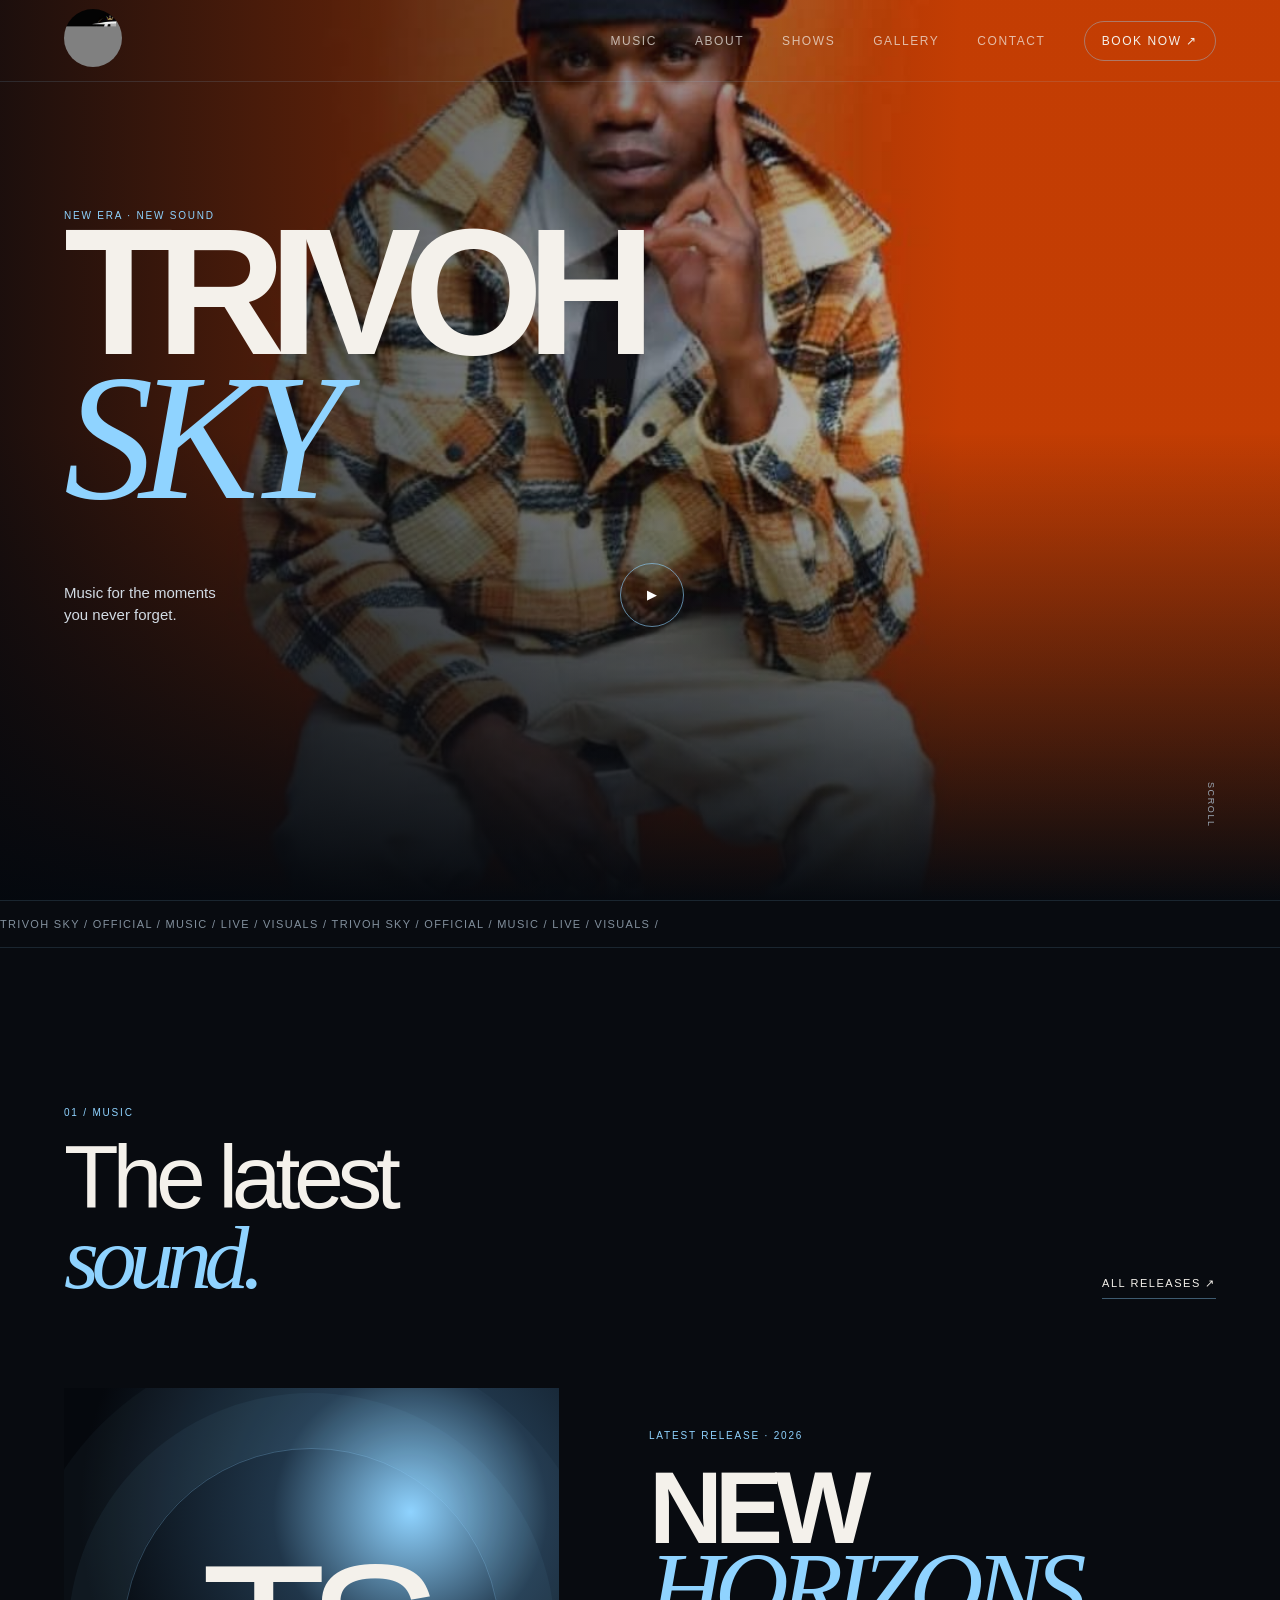
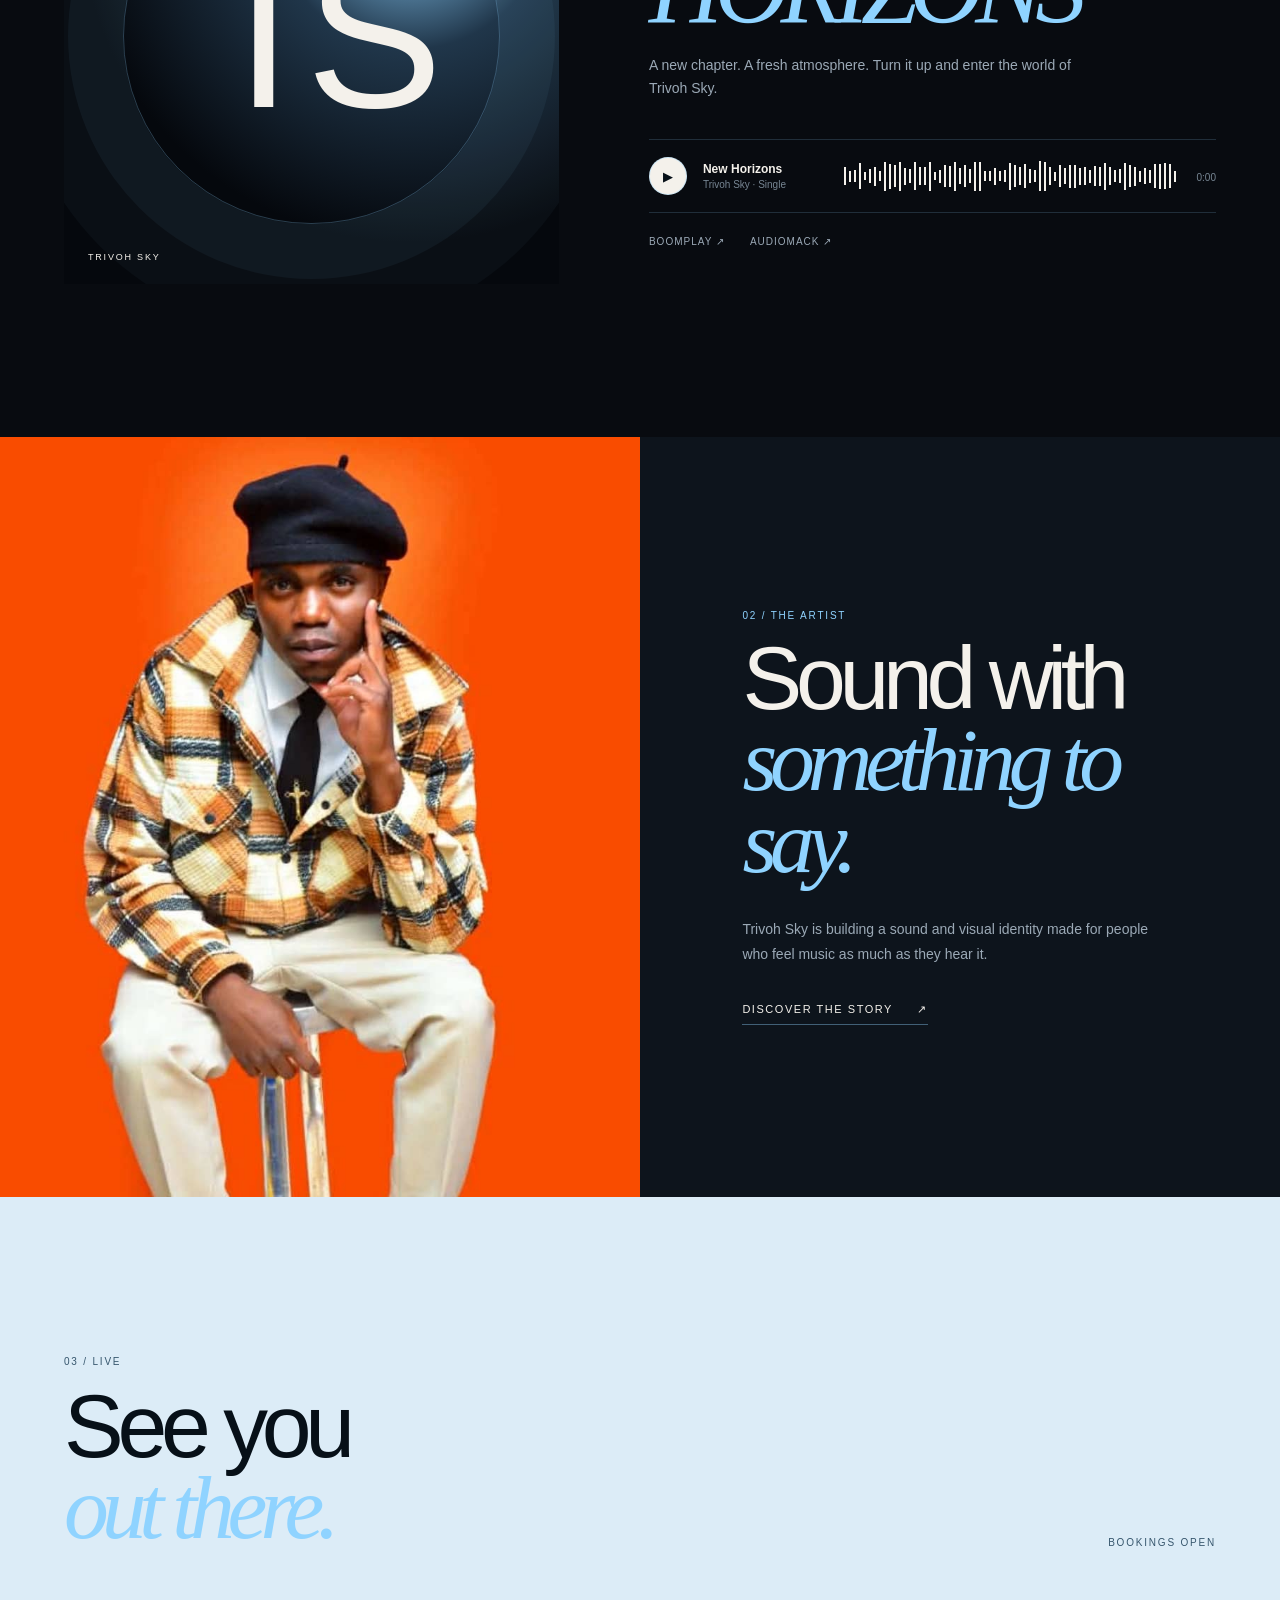
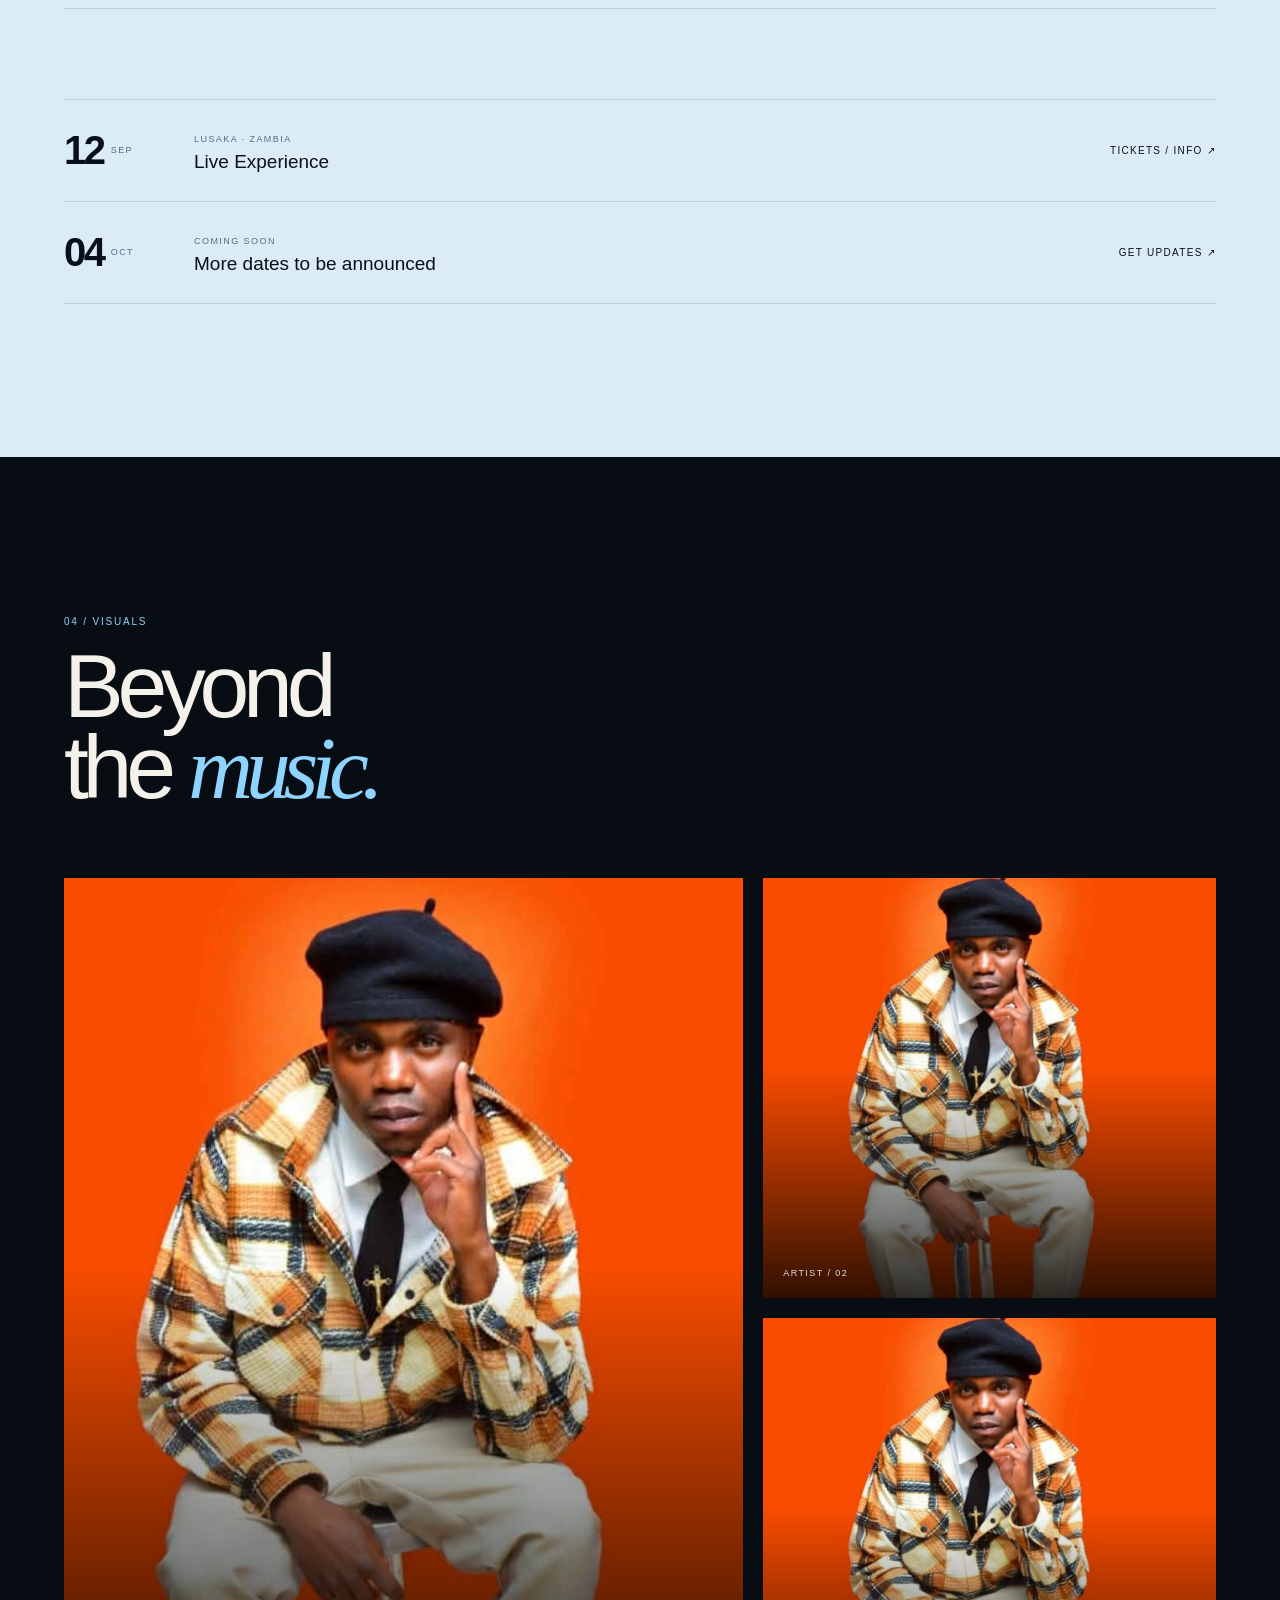
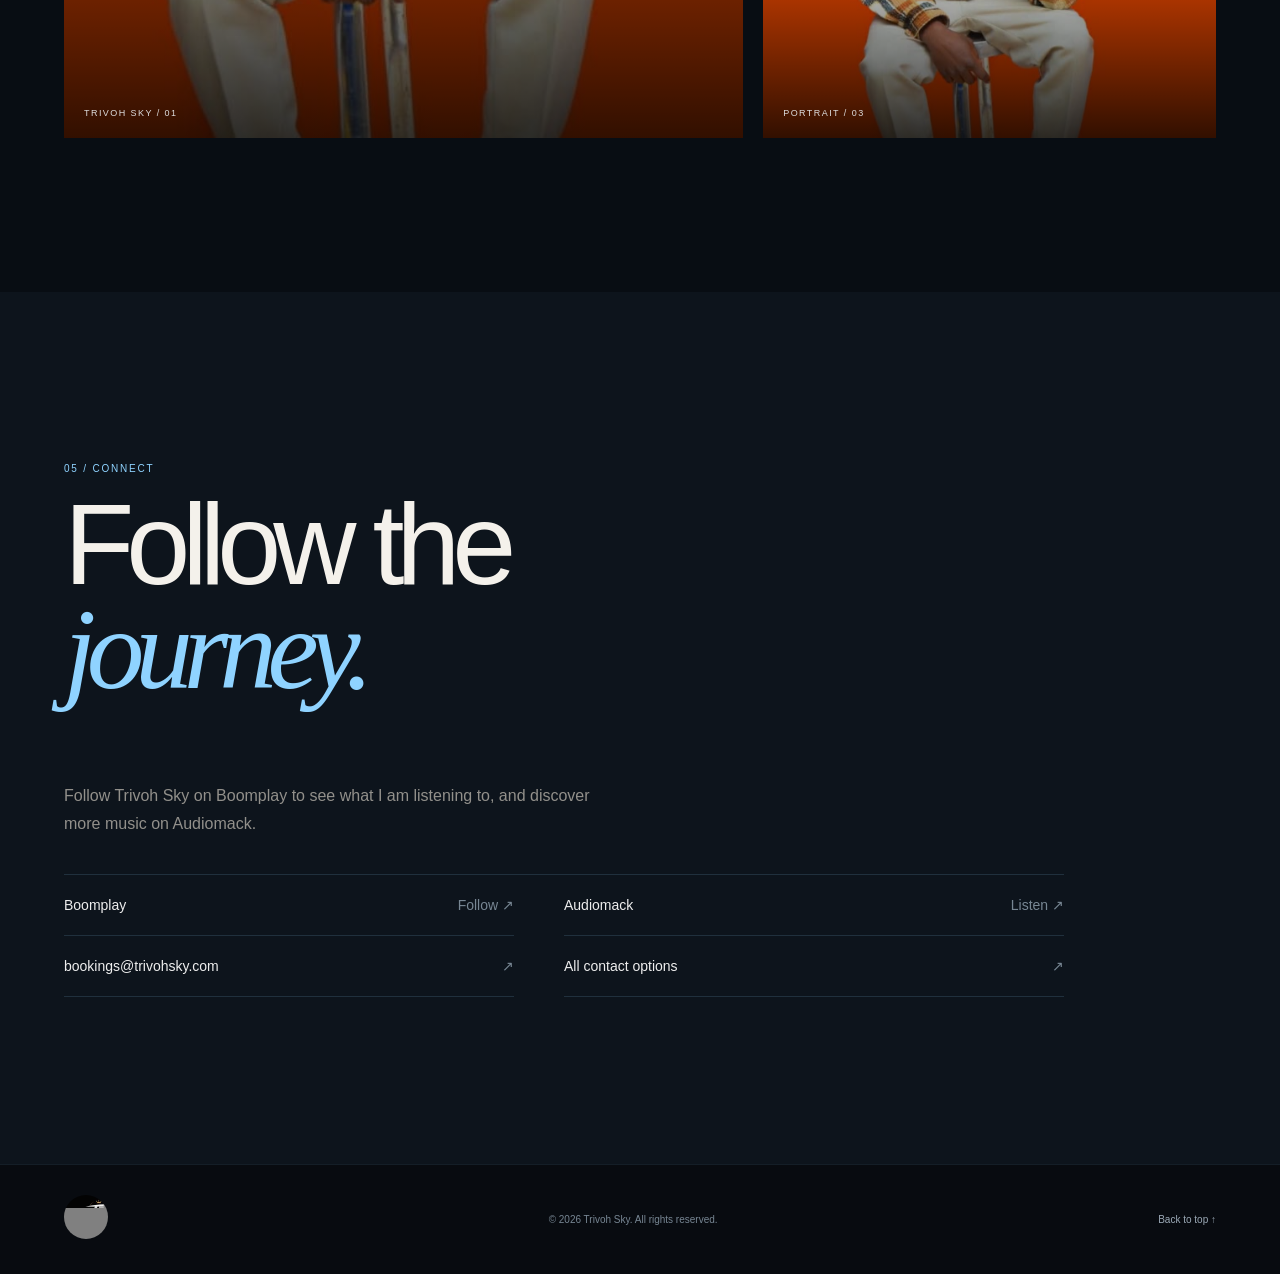
==== commit cc30d414: "Add Trivoh Sky Boomplay and Audiomack links to homepage" ====
--- a/index.html
+++ b/index.html
@@ -1 +1 @@
-<!DOCTYPE html><html lang="en"><head><meta charset="UTF-8"><meta name="viewport" content="width=device-width,initial-scale=1"><meta name="theme-color" content="#080b10"><meta name="description" content="Trivoh Sky — official artist website. Music, releases, live dates, visuals and more."><title>Trivoh Sky — Official Website</title><link rel="icon" type="image/jpeg" href="assets/trivoh-sky-logo.jpg"><link rel="stylesheet" href="styles.css"></head><body><div class="noise"></div><header class="site-header"><a class="brand" href="index.html"><img src="assets/trivoh-sky-logo.jpg" alt="Trivoh Sky logo" style="width:58px;height:58px;object-fit:cover;border-radius:50%"></a><nav class="desktop-nav"><a href="music.html">Music</a><a href="about.html">About</a><a href="shows.html">Shows</a><a href="gallery.html">Gallery</a><a href="contact.html">Contact</a></nav><a class="header-cta" href="contact.html">Book now ↗</a><button class="menu-btn" aria-label="Open menu" aria-expanded="false"><span></span><span></span></button></header><main><section class="hero"><div class="hero-media"></div><div class="hero-overlay"></div><div class="hero-content"><p class="eyebrow reveal">NEW ERA · NEW SOUND</p><h1 class="reveal delay-1">TRIVOH<br><em>SKY</em></h1><div class="hero-bottom reveal delay-2"><p>Music for the moments<br>you never forget.</p><a class="round-play" href="music.html" aria-label="Explore music">▶</a></div></div><div class="scroll-mark">SCROLL <span></span></div></section><section class="ticker"><div>TRIVOH SKY / OFFICIAL / MUSIC / LIVE / VISUALS / TRIVOH SKY / OFFICIAL / MUSIC / LIVE / VISUALS / </div></section><section class="section"><div class="section-head reveal"><div><span class="kicker">01 / MUSIC</span><h2>The latest<br><em>sound.</em></h2></div><a class="text-link" href="music.html">All releases ↗</a></div><div class="featured-release reveal"><div class="cover-art"><span>TS</span><small>TRIVOH SKY</small></div><div class="release-copy"><span class="release-tag">LATEST RELEASE · 2026</span><h3>NEW<br><em>HORIZONS</em></h3><p>A new chapter. A fresh atmosphere. Turn it up and enter the world of Trivoh Sky.</p><div class="player"><button class="play-btn" id="playBtn">▶</button><div class="track-info"><strong>New Horizons</strong><span>Trivoh Sky · Single</span></div><div class="waveform" id="waveform"></div><span class="time">0:00</span></div><div class="platforms"><a href="#">Spotify</a><a href="#">Apple Music</a><a href="#">YouTube</a><a href="#">Audiomack</a></div></div></div></section><section class="statement"><div class="statement-image"></div><div class="statement-copy reveal"><span class="kicker">02 / THE ARTIST</span><h2>Sound with<br><em>something to say.</em></h2><p>Trivoh Sky is building a sound and visual identity made for people who feel music as much as they hear it.</p><a class="line-btn" href="about.html">Discover the story <span>↗</span></a></div></section><section class="section shows"><div class="section-head reveal"><div><span class="kicker">03 / LIVE</span><h2>See you<br><em>out there.</em></h2></div><span class="availability">BOOKINGS OPEN</span></div><div class="dates"><div class="date-row reveal"><time><b>12</b><span>SEP</span></time><div><small>LUSAKA · ZAMBIA</small><h3>Live Experience</h3></div><a href="shows.html">Tickets / Info ↗</a></div><div class="date-row reveal"><time><b>04</b><span>OCT</span></time><div><small>COMING SOON</small><h3>More dates to be announced</h3></div><a href="shows.html">Get updates ↗</a></div></div></section><section class="visuals"><div class="visual-intro reveal"><span class="kicker">04 / VISUALS</span><h2>Beyond<br>the <em>music.</em></h2></div><div class="visual-grid"><div class="visual large reveal"><div class="visual-bg v1"></div><span>TRIVOH SKY / 01</span></div><div class="visual reveal"><div class="visual-bg v2"></div><span>ARTIST / 02</span></div><div class="visual reveal"><div class="visual-bg v3"></div><span>PORTRAIT / 03</span></div></div></section><section class="contact"><div class="contact-inner reveal"><span class="kicker">05 / CONTACT</span><h2>Let's make<br><em>something happen.</em></h2><div class="contact-links"><a href="mailto:bookings@trivohsky.com">bookings@trivohsky.com <span>↗</span></a><a href="contact.html">All contact options <span>↗</span></a></div></div></section></main><footer><a class="brand" href="index.html"><img src="assets/trivoh-sky-logo.jpg" alt="Trivoh Sky logo" style="width:44px;height:44px;object-fit:cover;border-radius:50%"></a><p>© 2026 Trivoh Sky. All rights reserved.</p><a href="index.html">Back to top ↑</a></footer><script src="script.js"></script></body></html>+<!DOCTYPE html><html lang="en"><head><meta charset="UTF-8"><meta name="viewport" content="width=device-width,initial-scale=1"><meta name="theme-color" content="#080b10"><meta name="description" content="Trivoh Sky — official artist website. Music, releases, live dates, visuals and more."><title>Trivoh Sky — Official Website</title><link rel="icon" type="image/jpeg" href="assets/trivoh-sky-logo.jpg"><link rel="stylesheet" href="styles.css"></head><body><div class="noise"></div><header class="site-header"><a class="brand" href="index.html"><img src="assets/trivoh-sky-logo.jpg" alt="Trivoh Sky logo" style="width:58px;height:58px;object-fit:cover;border-radius:50%"></a><nav class="desktop-nav"><a href="music.html">Music</a><a href="about.html">About</a><a href="shows.html">Shows</a><a href="gallery.html">Gallery</a><a href="contact.html">Contact</a></nav><a class="header-cta" href="contact.html">Book now ↗</a><button class="menu-btn" aria-label="Open menu" aria-expanded="false"><span></span><span></span></button></header><main><section class="hero"><div class="hero-media"></div><div class="hero-overlay"></div><div class="hero-content"><p class="eyebrow reveal">NEW ERA · NEW SOUND</p><h1 class="reveal delay-1">TRIVOH<br><em>SKY</em></h1><div class="hero-bottom reveal delay-2"><p>Music for the moments<br>you never forget.</p><a class="round-play" href="music.html" aria-label="Explore music">▶</a></div></div><div class="scroll-mark">SCROLL <span></span></div></section><section class="ticker"><div>TRIVOH SKY / OFFICIAL / MUSIC / LIVE / VISUALS / TRIVOH SKY / OFFICIAL / MUSIC / LIVE / VISUALS / </div></section><section class="section"><div class="section-head reveal"><div><span class="kicker">01 / MUSIC</span><h2>The latest<br><em>sound.</em></h2></div><a class="text-link" href="music.html">All releases ↗</a></div><div class="featured-release reveal"><div class="cover-art"><span>TS</span><small>TRIVOH SKY</small></div><div class="release-copy"><span class="release-tag">LATEST RELEASE · 2026</span><h3>NEW<br><em>HORIZONS</em></h3><p>A new chapter. A fresh atmosphere. Turn it up and enter the world of Trivoh Sky.</p><div class="player"><button class="play-btn" id="playBtn">▶</button><div class="track-info"><strong>New Horizons</strong><span>Trivoh Sky · Single</span></div><div class="waveform" id="waveform"></div><span class="time">0:00</span></div><div class="platforms"><a href="https://www.boomplay.com/share/shareUser/195995000?share_platform=an&srList=ANDROID&srModel=COPYLINK&share_channel=more&share_content=user" target="_blank" rel="noopener noreferrer">Boomplay ↗</a><a href="https://audiomack.com/trivosky012" target="_blank" rel="noopener noreferrer">Audiomack ↗</a></div></div></div></section><section class="statement"><div class="statement-image"></div><div class="statement-copy reveal"><span class="kicker">02 / THE ARTIST</span><h2>Sound with<br><em>something to say.</em></h2><p>Trivoh Sky is building a sound and visual identity made for people who feel music as much as they hear it.</p><a class="line-btn" href="about.html">Discover the story <span>↗</span></a></div></section><section class="section shows"><div class="section-head reveal"><div><span class="kicker">03 / LIVE</span><h2>See you<br><em>out there.</em></h2></div><span class="availability">BOOKINGS OPEN</span></div><div class="dates"><div class="date-row reveal"><time><b>12</b><span>SEP</span></time><div><small>LUSAKA · ZAMBIA</small><h3>Live Experience</h3></div><a href="shows.html">Tickets / Info ↗</a></div><div class="date-row reveal"><time><b>04</b><span>OCT</span></time><div><small>COMING SOON</small><h3>More dates to be announced</h3></div><a href="shows.html">Get updates ↗</a></div></div></section><section class="visuals"><div class="visual-intro reveal"><span class="kicker">04 / VISUALS</span><h2>Beyond<br>the <em>music.</em></h2></div><div class="visual-grid"><div class="visual large reveal"><div class="visual-bg v1"></div><span>TRIVOH SKY / 01</span></div><div class="visual reveal"><div class="visual-bg v2"></div><span>ARTIST / 02</span></div><div class="visual reveal"><div class="visual-bg v3"></div><span>PORTRAIT / 03</span></div></div></section><section class="contact"><div class="contact-inner reveal"><span class="kicker">05 / CONNECT</span><h2>Follow the<br><em>journey.</em></h2><p style="max-width:560px;color:#92908b;line-height:1.8;margin:25px 0 35px">Follow Trivoh Sky on Boomplay to see what I am listening to, and discover more music on Audiomack.</p><div class="contact-links"><a href="https://www.boomplay.com/share/shareUser/195995000?share_platform=an&srList=ANDROID&srModel=COPYLINK&share_channel=more&share_content=user" target="_blank" rel="noopener noreferrer">Boomplay <span>Follow ↗</span></a><a href="https://audiomack.com/trivosky012" target="_blank" rel="noopener noreferrer">Audiomack <span>Listen ↗</span></a><a href="mailto:bookings@trivohsky.com">bookings@trivohsky.com <span>↗</span></a><a href="contact.html">All contact options <span>↗</span></a></div></div></section></main><footer><a class="brand" href="index.html"><img src="assets/trivoh-sky-logo.jpg" alt="Trivoh Sky logo" style="width:44px;height:44px;object-fit:cover;border-radius:50%"></a><p>© 2026 Trivoh Sky. All rights reserved.</p><a href="index.html">Back to top ↑</a></footer><script src="script.js"></script></body></html>
--- a/styles.css
+++ b/styles.css
@@ -1 +1 @@
-*{box-sizing:border-box;margin:0;padding:0}html{scroll-behavior:smooth}body{background:#080b10;color:#f4f1eb;font-family:'DM Sans',sans-serif;overflow-x:hidden}.noise{position:fixed;inset:0;pointer-events:none;z-index:50;opacity:.025;background-image:url("data:image/svg+xml,%3Csvg viewBox='0 0 180 180' xmlns='http://www.w3.org/2000/svg'%3E%3Cfilter id='n'%3E%3CfeTurbulence type='fractalNoise' baseFrequency='.8' numOctaves='4' stitchTiles='stitch'/%3E%3C/filter%3E%3Crect width='100%25' height='100%25' filter='url(%23n)' opacity='.7'/%3E%3C/svg%3E")}.site-header{height:82px;position:absolute;top:0;left:0;right:0;z-index:20;display:flex;align-items:center;justify-content:space-between;padding:0 5vw;border-bottom:1px solid #8fd3ff22}.brand{font-family:'Space Grotesk';font-weight:700;letter-spacing:-.08em;font-size:19px;color:#fff;text-decoration:none}.desktop-nav{display:flex;gap:38px;margin-left:auto;margin-right:48px}.desktop-nav a,.header-cta{color:#f4f1eb;text-decoration:none;font-size:12px;text-transform:uppercase;letter-spacing:.13em}.desktop-nav a{opacity:.7;transition:.25s}.desktop-nav a:hover{opacity:1;color:#8fd3ff}.header-cta{border:1px solid #8fd3ff66;border-radius:100px;padding:12px 17px}.header-cta:hover{background:#8fd3ff;color:#071018}.hero{height:100vh;min-height:680px;position:relative;display:flex;align-items:flex-end;padding:0 5vw 7vh;overflow:hidden}.hero-media{position:absolute;inset:0;background-image:url('IMG-20260826-WA0111.jpg');background-size:cover;background-position:center;filter:none;transform:scale(1.03)}.hero-overlay{position:absolute;inset:0;background:linear-gradient(90deg,rgba(4,8,14,.88),rgba(4,8,14,.25) 70%),linear-gradient(0deg,#080b10 0%,transparent 48%)}.hero-content{position:relative;z-index:2;width:100%}.eyebrow,.kicker,.release-tag,.availability{font-size:10px;letter-spacing:.18em;text-transform:uppercase;color:#8fd3ff}.hero h1{font-family:'Space Grotesk';font-size:clamp(76px,15vw,230px);line-height:.78;letter-spacing:-.095em;font-weight:600}.hero h1 em,h2 em,h3 em{font-family:Georgia,serif;font-weight:400;letter-spacing:-.08em;color:#8fd3ff}.hero-bottom{display:flex;justify-content:space-between;align-items:end;margin-top:55px;max-width:600px}.hero-bottom p{font-size:13px;line-height:1.5;color:#d2dbe4}.round-play{width:64px;height:64px;border:1px solid #8fd3ff99;border-radius:50%;display:grid;place-items:center;color:#fff;text-decoration:none;font-size:13px;transition:.3s}.round-play:hover{background:#8fd3ff;color:#071018;transform:rotate(15deg)}.scroll-mark{position:absolute;right:5vw;bottom:8vh;font-size:9px;letter-spacing:.18em;writing-mode:vertical-rl;color:#9eabb8}.scroll-mark span{display:block;height:45px;width:1px;background:#8fd3ff66;margin-top:12px}.ticker{overflow:hidden;white-space:nowrap;border-top:1px solid #8fd3ff22;border-bottom:1px solid #8fd3ff22;padding:17px 0;color:#82909d;font-family:'Space Grotesk';font-size:11px;letter-spacing:.12em}.ticker div{display:inline-block;animation:marquee 28s linear infinite}@keyframes marquee{to{transform:translateX(-50%)}}.section{padding:150px 5vw}.section-head{display:flex;align-items:end;justify-content:space-between;margin-bottom:75px}.section-head h2,.visual-intro h2,.statement-copy h2,.contact h2{font-family:'Space Grotesk';font-size:clamp(48px,7vw,100px);line-height:.9;letter-spacing:-.07em;margin-top:17px;font-weight:500}.text-link,.line-btn{color:#f4f1eb;text-decoration:none;font-size:11px;text-transform:uppercase;letter-spacing:.14em;border-bottom:1px solid #8fd3ff66;padding-bottom:8px}.featured-release{display:grid;grid-template-columns:minmax(300px,43%) 1fr;gap:7vw;align-items:center}.cover-art{aspect-ratio:1;max-width:590px;background:radial-gradient(circle at 70% 25%,#8fd3ff,#20364a 27%,#05080d 65%);position:relative;overflow:hidden;display:flex;align-items:center;justify-content:center;font-family:'Space Grotesk';font-size:clamp(100px,16vw,210px);letter-spacing:-.1em}.cover-art:after{content:'';position:absolute;inset:12%;border:1px solid #8fd3ff44;border-radius:50%;box-shadow:0 0 0 55px #8fd3ff0d,0 0 0 110px #8fd3ff08}.cover-art span{position:relative;z-index:2}.cover-art small{position:absolute;z-index:3;bottom:22px;left:24px;font-size:9px;letter-spacing:.2em}.release-copy{max-width:650px}.release-copy h3{font-family:'Space Grotesk';font-size:clamp(55px,8vw,115px);line-height:.78;letter-spacing:-.08em;margin:25px 0}.release-copy p{max-width:450px;color:#9ba9b6;font-size:14px;line-height:1.7;margin-bottom:38px}.player{border-top:1px solid #8fd3ff2d;border-bottom:1px solid #8fd3ff2d;padding:17px 0;display:flex;align-items:center;gap:16px}.play-btn{border:1px solid #8fd3ff66;background:#f4f1eb;color:#071018;border-radius:50%;width:38px;height:38px;cursor:pointer}.track-info{display:flex;flex-direction:column;min-width:125px}.track-info strong{font-size:12px}.track-info span,.time{font-size:10px;color:#778693;margin-top:3px}.waveform{height:30px;flex:1;overflow:hidden;white-space:nowrap;mask-image:linear-gradient(90deg,transparent,#000 10%,#000 90%,transparent);opacity:.7}.waveform span{display:inline-block;width:2px;margin-right:3px;vertical-align:middle;background:#8fd3ff}.platforms{display:flex;gap:25px;margin-top:23px}.platforms a{color:#9ba9b6;text-decoration:none;font-size:10px;text-transform:uppercase;letter-spacing:.1em}.platforms a:hover{color:#8fd3ff}.release-grid{display:grid;grid-template-columns:repeat(3,1fr);gap:22px;margin-top:90px}.release-card{border-top:1px solid #8fd3ff22;padding-top:20px;position:relative}.mini-cover{aspect-ratio:1.2;background:linear-gradient(145deg,#24435a,#0b1118);display:grid;place-items:center;font-family:'Space Grotesk';font-size:70px;letter-spacing:-.1em;margin-bottom:20px}.mini-cover.two{background:linear-gradient(145deg,#163149,#496d88)}.mini-cover.three{background:linear-gradient(145deg,#0b1118,#31506a)}.release-card>span{font-size:9px;color:#778693}.release-card h4{font-size:18px;margin:7px 0 18px}.release-card a{color:#9ba9b6;text-decoration:none;font-size:10px;text-transform:uppercase;letter-spacing:.12em}.statement{min-height:760px;display:grid;grid-template-columns:1fr 1fr;background:#0d141c}.statement-image{background:url('IMG-20260826-WA0111.jpg') center/cover;filter:none}.statement-copy{padding:12vw 8vw;display:flex;flex-direction:column;justify-content:center}.statement-copy p{max-width:500px;color:#9ba9b6;line-height:1.8;font-size:14px;margin:35px 0}.line-btn{width:max-content}.line-btn span{margin-left:20px}.shows{background:#dcecf7;color:#071018}.shows .kicker,.shows .availability{color:#36566d}.shows .section-head{border-bottom:1px solid #07101822;padding-bottom:60px}.dates{border-top:1px solid #07101822}.date-row{display:grid;grid-template-columns:100px 1fr auto;gap:30px;align-items:center;padding:28px 0;border-bottom:1px solid #07101822}.date-row time{display:flex;align-items:center;gap:7px}.date-row time b{font-family:'Space Grotesk';font-size:40px;letter-spacing:-.06em}.date-row time span,.date-row small{font-size:9px;letter-spacing:.16em;color:#526b7c}.date-row h3{font-size:19px;font-weight:500;margin-top:5px}.date-row a{color:#071018;text-decoration:none;text-transform:uppercase;font-size:10px;letter-spacing:.13em}.visuals{padding:150px 5vw;background:#080d13}.visual-intro{margin-bottom:70px}.visual-grid{display:grid;grid-template-columns:1.5fr 1fr;gap:20px}.visual{position:relative;min-height:420px;overflow:hidden}.visual.large{grid-row:span 2;min-height:850px}.visual-bg{position:absolute;inset:0;background-size:cover;background-position:center;filter:none;transition:transform .8s}.visual:hover .visual-bg{transform:scale(1.05)}.v1{background-image:url('IMG-20260826-WA0111.jpg')}.v2{background-image:url('IMG-20260826-WA0111.jpg');background-position:35% center}.v3{background-image:url('IMG-20260826-WA0111.jpg');background-position:70% center}.visual:after{content:'';position:absolute;inset:0;background:linear-gradient(0deg,#000c,transparent 55%)}.visual>span{position:absolute;z-index:2;bottom:20px;left:20px;font-size:9px;letter-spacing:.16em;color:#ddd}.contact{padding:170px 5vw;background:#0d141c}.contact-inner{max-width:1000px}.contact h2{font-size:clamp(60px,9vw,130px);margin-bottom:80px}.contact-links{display:grid;grid-template-columns:1fr 1fr;gap:0;border-top:1px solid #8fd3ff25}.contact-links a{padding:22px 0;border-bottom:1px solid #8fd3ff25;color:#eee;text-decoration:none;font-size:14px}.contact-links a:hover{color:#8fd3ff}.contact-links a:nth-child(odd){margin-right:50px}.contact-links span{float:right;color:#778693}footer{padding:30px 5vw;display:flex;align-items:center;justify-content:space-between;border-top:1px solid #8fd3ff18;color:#778693;font-size:10px;background:#080b10}footer a{color:#9ba9b6;text-decoration:none}.reveal{opacity:0;transform:translateY(24px);transition:opacity .8s ease,transform .8s ease}.reveal.visible{opacity:1;transform:none}.delay-1{transition-delay:.12s}.delay-2{transition-delay:.24s}@media(max-width:800px){.site-header{height:70px}.desktop-nav,.header-cta{display:none}.menu-btn{display:flex;flex-direction:column;gap:6px;cursor:pointer;background:none;border:0}.menu-btn span{display:block;width:25px;height:1px;background:#8fd3ff}.desktop-nav.mobile-open{display:flex;position:absolute;top:70px;left:0;right:0;margin:0;padding:28px 6vw;background:#080b10;border-bottom:1px solid #8fd3ff20;flex-direction:column;gap:22px}.desktop-nav.mobile-open a{opacity:1;font-size:12px}.hero{min-height:620px;padding-bottom:60px}.hero-media{background-position:center}.scroll-mark{display:none}.section{padding:95px 6vw}.section-head{margin-bottom:50px;display:block}.text-link{display:inline-block;margin-top:30px}.featured-release{grid-template-columns:1fr;gap:45px}.cover-art{max-width:none}.release-copy h3{font-size:17vw}.release-grid{grid-template-columns:1fr;gap:45px;margin-top:65px}.statement{grid-template-columns:1fr;min-height:0}.statement-image{height:500px}.statement-copy{padding:90px 7vw}.shows{padding-top:100px}.date-row{grid-template-columns:65px 1fr;gap:15px}.date-row a{grid-column:2}.visuals{padding:100px 6vw}.visual-grid{grid-template-columns:1fr}.visual.large{min-height:600px;grid-row:auto}.visual{min-height:420px}.contact{padding:110px 6vw}.contact h2{margin-bottom:60px}.contact-links{grid-template-columns:1fr}.contact-links a:nth-child(odd){margin-right:0}footer{padding:25px 6vw;gap:20px;flex-wrap:wrap}footer p{order:3;width:100%}.hero-bottom{margin-top:40px}.platforms{flex-wrap:wrap;gap:15px}}+*{box-sizing:border-box;margin:0;padding:0}html{scroll-behavior:smooth;width:100%;overflow-x:hidden}body{background:#080b10;color:#f4f1eb;font-family:Arial,Helvetica,sans-serif;width:100%;max-width:100%;overflow-x:hidden}.noise{position:fixed;inset:0;pointer-events:none;z-index:50;opacity:.025}.site-header{height:82px;position:absolute;top:0;left:0;right:0;z-index:20;display:flex;align-items:center;justify-content:space-between;padding:0 clamp(20px,5vw,80px);border-bottom:1px solid #8fd3ff22}.brand{font-weight:700;letter-spacing:-.08em;font-size:19px;color:#fff;text-decoration:none}.desktop-nav{display:flex;gap:clamp(18px,3vw,38px);margin-left:auto;margin-right:clamp(20px,3vw,48px)}.desktop-nav a,.header-cta{color:#f4f1eb;text-decoration:none;font-size:12px;text-transform:uppercase;letter-spacing:.13em}.desktop-nav a{opacity:.7}.header-cta{border:1px solid #8fd3ff66;border-radius:100px;padding:12px 17px}.menu-btn{display:none;background:none;border:0}.hero{height:100svh;min-height:620px;position:relative;display:flex;align-items:flex-end;padding:0 clamp(20px,5vw,80px) clamp(45px,7vh,90px);overflow:hidden}.hero-media{position:absolute;inset:0;background:url('IMG-20260826-WA0111.jpg') center/cover no-repeat}.hero-overlay{position:absolute;inset:0;background:linear-gradient(90deg,rgba(4,8,14,.9),rgba(4,8,14,.22) 75%),linear-gradient(0deg,#080b10 0%,transparent 52%)}.hero-content{position:relative;z-index:2;width:100%;max-width:1500px;margin:auto}.eyebrow,.kicker,.release-tag,.availability{font-size:10px;letter-spacing:.18em;text-transform:uppercase;color:#8fd3ff}.hero h1{font-size:clamp(58px,14vw,210px);line-height:.8;letter-spacing:-.095em;font-weight:700;max-width:1200px}.hero h1 em,h2 em,h3 em{font-family:Georgia,serif;font-weight:400;letter-spacing:-.08em;color:#8fd3ff}.hero-bottom{display:flex;justify-content:space-between;align-items:end;margin-top:clamp(35px,6vh,65px);max-width:620px}.hero-bottom p{font-size:clamp(12px,1.2vw,15px);line-height:1.5;color:#d2dbe4}.round-play{width:64px;height:64px;border:1px solid #8fd3ff99;border-radius:50%;display:grid;place-items:center;color:#fff;text-decoration:none;font-size:13px}.scroll-mark{position:absolute;right:clamp(20px,5vw,80px);bottom:8vh;font-size:9px;letter-spacing:.18em;writing-mode:vertical-rl;color:#9eabb8}.ticker{overflow:hidden;white-space:nowrap;border-top:1px solid #8fd3ff22;border-bottom:1px solid #8fd3ff22;padding:17px 0;color:#82909d;font-size:11px;letter-spacing:.12em}.ticker div{display:inline-block}.section{padding:clamp(90px,12vw,170px) clamp(20px,5vw,80px);width:100%;overflow:hidden}.section-head{display:flex;align-items:end;justify-content:space-between;margin-bottom:clamp(50px,7vw,90px)}.section-head h2,.visual-intro h2,.statement-copy h2,.contact h2{font-size:clamp(46px,7vw,100px);line-height:.9;letter-spacing:-.07em;margin-top:17px;font-weight:500}.text-link,.line-btn{color:#f4f1eb;text-decoration:none;font-size:11px;text-transform:uppercase;letter-spacing:.14em;border-bottom:1px solid #8fd3ff66;padding-bottom:8px}.featured-release{display:grid;grid-template-columns:minmax(280px,43%) minmax(0,1fr);gap:clamp(40px,7vw,110px);align-items:center;max-width:1500px;margin:auto;width:100%}.cover-art{aspect-ratio:1;max-width:590px;width:100%;background:radial-gradient(circle at 70% 25%,#8fd3ff,#20364a 27%,#05080d 65%);position:relative;overflow:hidden;display:flex;align-items:center;justify-content:center;font-size:clamp(90px,16vw,210px);letter-spacing:-.1em}.cover-art:after{content:'';position:absolute;inset:12%;border:1px solid #8fd3ff44;border-radius:50%;box-shadow:0 0 0 55px #8fd3ff0d,0 0 0 110px #8fd3ff08}.cover-art span{position:relative;z-index:2}.cover-art small{position:absolute;z-index:3;bottom:22px;left:24px;font-size:9px;letter-spacing:.2em}.release-copy{max-width:650px;min-width:0}.release-copy h3{font-size:clamp(48px,8vw,115px);line-height:.78;letter-spacing:-.08em;margin:25px 0;overflow-wrap:anywhere}.release-copy p{max-width:450px;color:#9ba9b6;font-size:14px;line-height:1.7;margin-bottom:38px}.player{border-top:1px solid #8fd3ff2d;border-bottom:1px solid #8fd3ff2d;padding:17px 0;display:flex;align-items:center;gap:16px;min-width:0;max-width:100%}.play-btn{border:1px solid #8fd3ff66;background:#f4f1eb;color:#071018;border-radius:50%;width:38px;height:38px;cursor:pointer;flex:0 0 auto}.track-info{display:flex;flex-direction:column;min-width:125px;flex:0 1 auto}.track-info strong,.track-info span{white-space:nowrap}.track-info strong{font-size:12px}.track-info span,.time{font-size:10px;color:#778693;margin-top:3px}.waveform{height:30px;flex:1;min-width:20px;overflow:hidden}.waveform span{display:inline-block;width:2px;margin-right:3px;vertical-align:middle;background:#8fd3ff}.platforms{display:flex;flex-wrap:wrap;gap:15px 25px;margin-top:23px}.platforms a{color:#9ba9b6;text-decoration:none;font-size:10px;text-transform:uppercase;letter-spacing:.1em}.release-grid{display:grid;grid-template-columns:repeat(3,minmax(0,1fr));gap:22px;margin-top:clamp(60px,8vw,100px)}.release-card{border-top:1px solid #8fd3ff22;padding-top:20px;min-width:0}.mini-cover{aspect-ratio:1.2;background:linear-gradient(145deg,#24435a,#0b1118);display:grid;place-items:center;font-size:70px;letter-spacing:-.1em;margin-bottom:20px}.mini-cover.two{background:linear-gradient(145deg,#163149,#496d88)}.mini-cover.three{background:linear-gradient(145deg,#0b1118,#31506a)}.release-card>span{font-size:9px;color:#778693}.release-card h4{font-size:18px;margin:7px 0 18px}.release-card a{color:#9ba9b6;text-decoration:none;font-size:10px;text-transform:uppercase;letter-spacing:.12em}.statement{min-height:760px;display:grid;grid-template-columns:1fr 1fr;background:#0d141c;width:100%;overflow:hidden}.statement-image{background:url('IMG-20260826-WA0111.jpg') center/cover}.statement-copy{padding:clamp(70px,12vw,180px) clamp(30px,8vw,130px);display:flex;flex-direction:column;justify-content:center;min-width:0}.statement-copy p{max-width:500px;color:#9ba9b6;line-height:1.8;font-size:14px;margin:35px 0}.line-btn{width:max-content}.line-btn span{margin-left:20px}.shows{background:#dcecf7;color:#071018}.shows .kicker,.shows .availability{color:#36566d}.shows .section-head{border-bottom:1px solid #07101822;padding-bottom:60px}.dates{border-top:1px solid #07101822}.date-row{display:grid;grid-template-columns:100px minmax(0,1fr) auto;gap:30px;align-items:center;padding:28px 0;border-bottom:1px solid #07101822}.date-row time{display:flex;align-items:center;gap:7px}.date-row time b{font-size:40px;letter-spacing:-.06em}.date-row time span,.date-row small{font-size:9px;letter-spacing:.16em;color:#526b7c}.date-row h3{font-size:19px;font-weight:500;margin-top:5px}.date-row a{color:#071018;text-decoration:none;text-transform:uppercase;font-size:10px;letter-spacing:.13em}.visuals{padding:clamp(90px,12vw,170px) clamp(20px,5vw,80px);background:#080d13;width:100%;overflow:hidden}.visual-intro{margin-bottom:70px}.visual-grid{display:grid;grid-template-columns:1.5fr 1fr;gap:20px;max-width:1500px;margin:auto;width:100%}.visual{position:relative;min-height:420px;overflow:hidden;min-width:0}.visual.large{grid-row:span 2;min-height:850px}.visual-bg{position:absolute;inset:0;background-size:cover;background-position:center}.v1,.v2,.v3{background-image:url('IMG-20260826-WA0111.jpg')}.v2{background-position:35% center}.v3{background-position:70% center}.visual:after{content:'';position:absolute;inset:0;background:linear-gradient(0deg,#000c,transparent 55%)}.visual>span{position:absolute;z-index:2;bottom:20px;left:20px;font-size:9px;letter-spacing:.16em;color:#ddd}.contact{padding:clamp(100px,13vw,180px) clamp(20px,5vw,80px);background:#0d141c;width:100%;overflow:hidden}.contact-inner{max-width:1000px}.contact h2{font-size:clamp(54px,9vw,130px);margin-bottom:80px;overflow-wrap:anywhere}.contact-links{display:grid;grid-template-columns:1fr 1fr;border-top:1px solid #8fd3ff25}.contact-links a{padding:22px 0;border-bottom:1px solid #8fd3ff25;color:#eee;text-decoration:none;font-size:14px;overflow-wrap:anywhere}.contact-links a:nth-child(odd){margin-right:50px}.contact-links span{float:right;color:#778693}footer{padding:30px clamp(20px,5vw,80px);display:flex;align-items:center;justify-content:space-between;border-top:1px solid #8fd3ff18;color:#778693;font-size:10px;background:#080b10;width:100%}footer a{color:#9ba9b6;text-decoration:none}@media(max-width:900px){.site-header{height:70px}.desktop-nav,.header-cta{display:none}.menu-btn{display:flex;flex-direction:column;gap:6px}.menu-btn span{display:block;width:25px;height:1px;background:#8fd3ff}.desktop-nav.mobile-open{display:flex;position:absolute;top:70px;left:0;right:0;margin:0;padding:28px 6vw;background:#080b10;border-bottom:1px solid #8fd3ff20;flex-direction:column;gap:22px}.hero{min-height:600px}.scroll-mark{display:none}.section-head{display:block}.text-link{display:inline-block;margin-top:30px}.featured-release{grid-template-columns:1fr;gap:45px}.cover-art{max-width:650px;margin:auto}.release-copy{width:100%}.release-grid{grid-template-columns:1fr 1fr}.statement{grid-template-columns:1fr;min-height:0}.statement-image{height:min(75vh,600px);min-height:420px}.date-row{grid-template-columns:70px minmax(0,1fr);gap:15px}.date-row a{grid-column:2}.visual-grid{grid-template-columns:1fr}.visual.large{min-height:600px;grid-row:auto}.contact-links{grid-template-columns:1fr}.contact-links a:nth-child(odd){margin-right:0}}@media(max-width:600px){.site-header{padding:0 18px}.hero{padding:0 18px 42px;min-height:570px}.hero h1{font-size:clamp(55px,19vw,105px)}.hero-bottom{margin-top:32px}.round-play{width:54px;height:54px}.section,.visuals,.contact{padding-left:18px;padding-right:18px}.section{padding-top:85px;padding-bottom:85px}.section-head h2,.visual-intro h2,.statement-copy h2{font-size:clamp(45px,14vw,75px)}.release-copy h3{font-size:clamp(50px,16vw,90px)}.player{gap:9px}.track-info{min-width:0;max-width:145px}.track-info strong,.track-info span{overflow:hidden;text-overflow:ellipsis}.waveform,.time{display:none}.platforms{gap:12px 18px}.release-grid{grid-template-columns:1fr;gap:45px}.statement-copy{padding:75px 18px}.statement-image{height:480px}.shows .section-head{padding-bottom:40px}.date-row{grid-template-columns:55px minmax(0,1fr)}.date-row time b{font-size:32px}.date-row h3{font-size:16px}.visual{min-height:360px}.visual.large{min-height:500px}.contact h2{font-size:clamp(50px,14vw,80px);margin-bottom:55px}.contact-links a{font-size:13px}footer{padding:24px 18px;flex-wrap:wrap;gap:15px}footer p{width:100%;order:3}}@media(max-width:380px){.hero h1{font-size:54px}.section-head h2,.visual-intro h2,.statement-copy h2{font-size:43px}.release-copy h3{font-size:48px}.cover-art{width:100%}.section,.visuals,.contact{padding-left:14px;padding-right:14px}.statement-copy{padding-left:14px;padding-right:14px}}@media(min-width:1400px){.hero-content,.featured-release,.visual-grid{max-width:1500px}.hero h1{font-size:clamp(150px,13vw,230px)}}
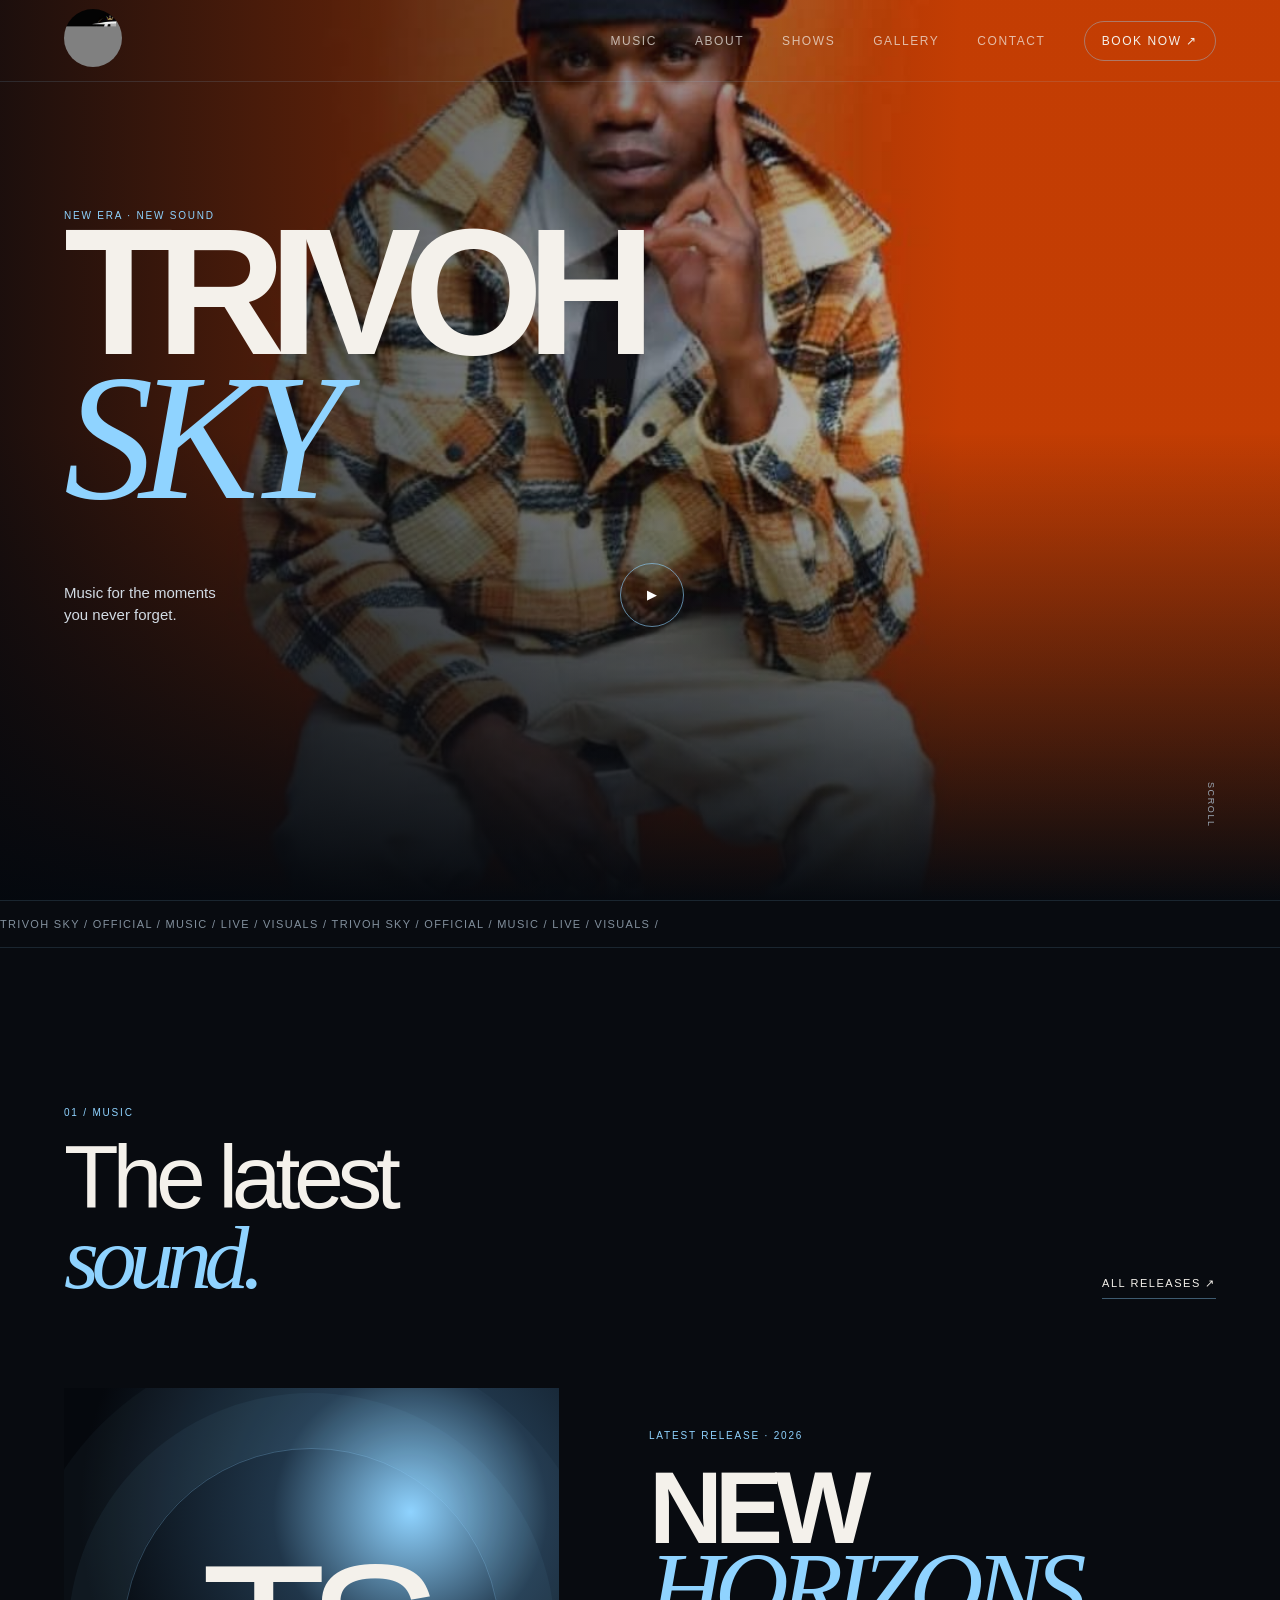
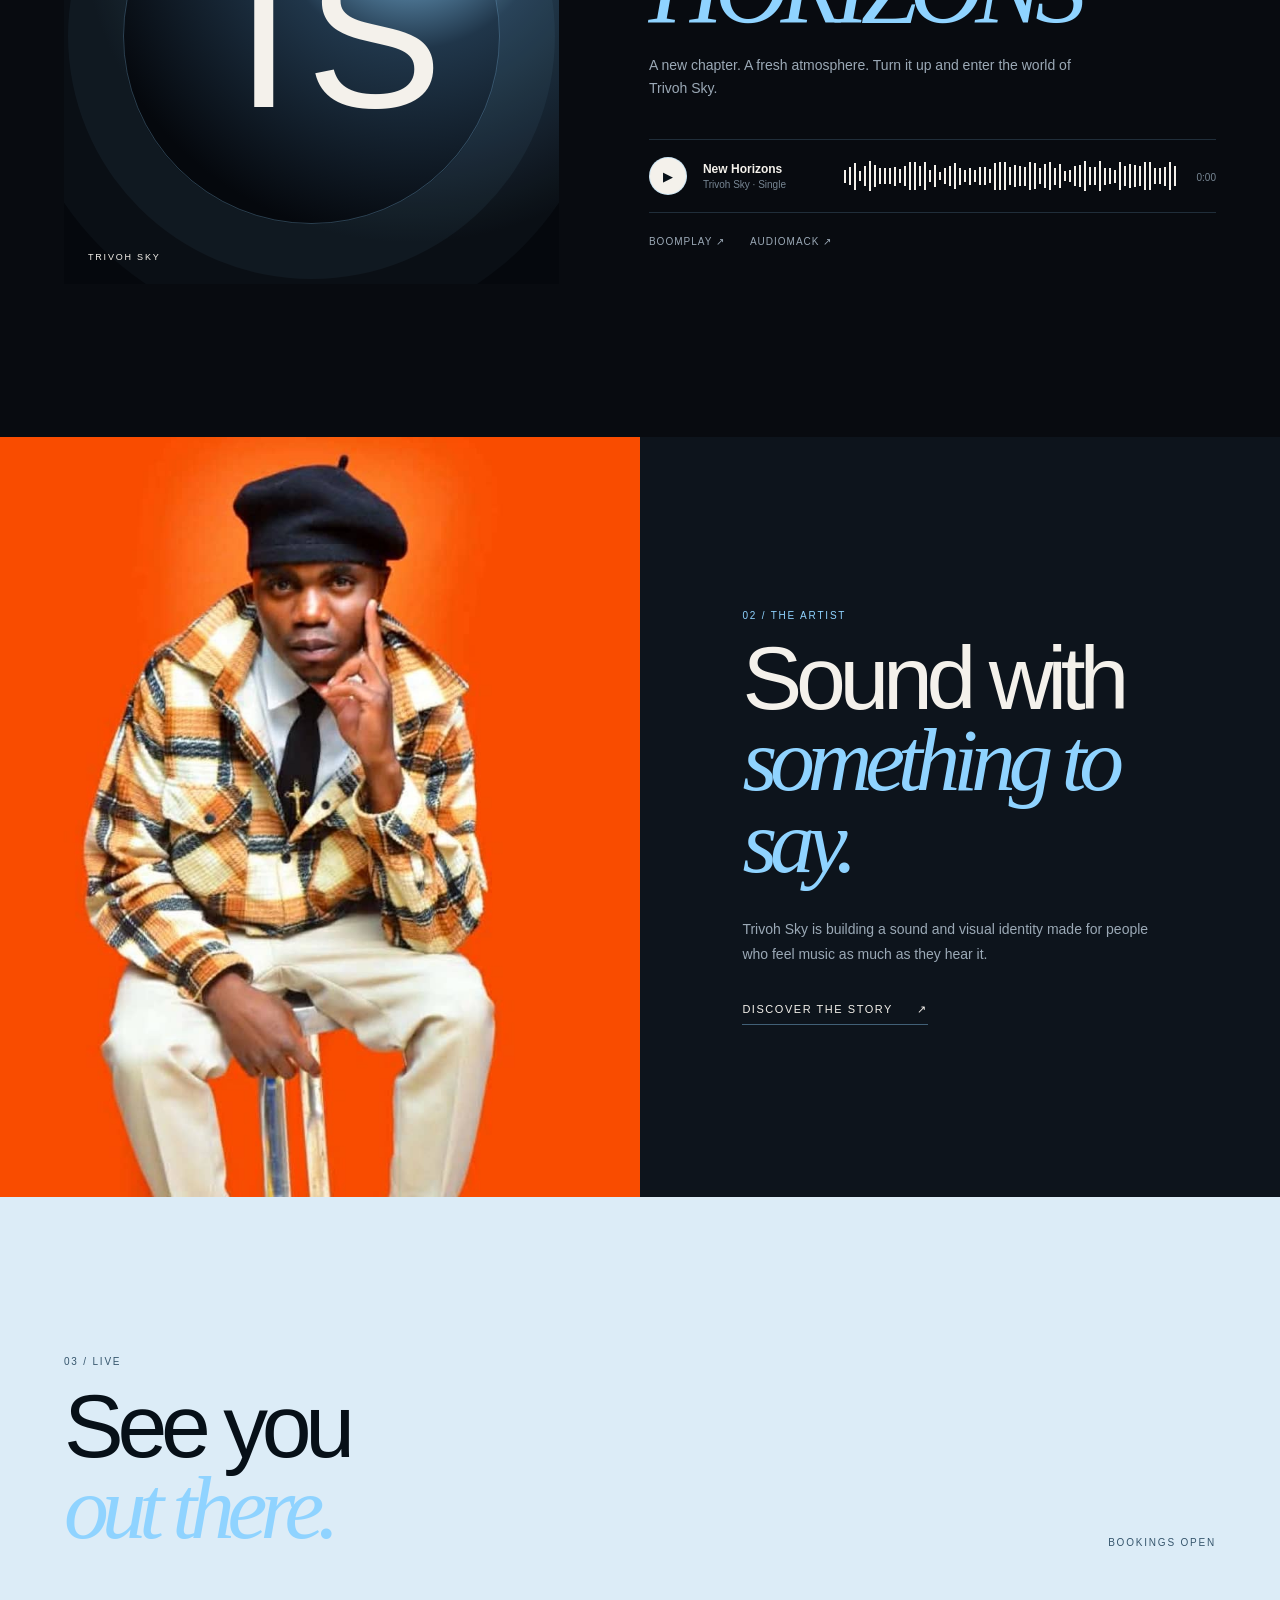
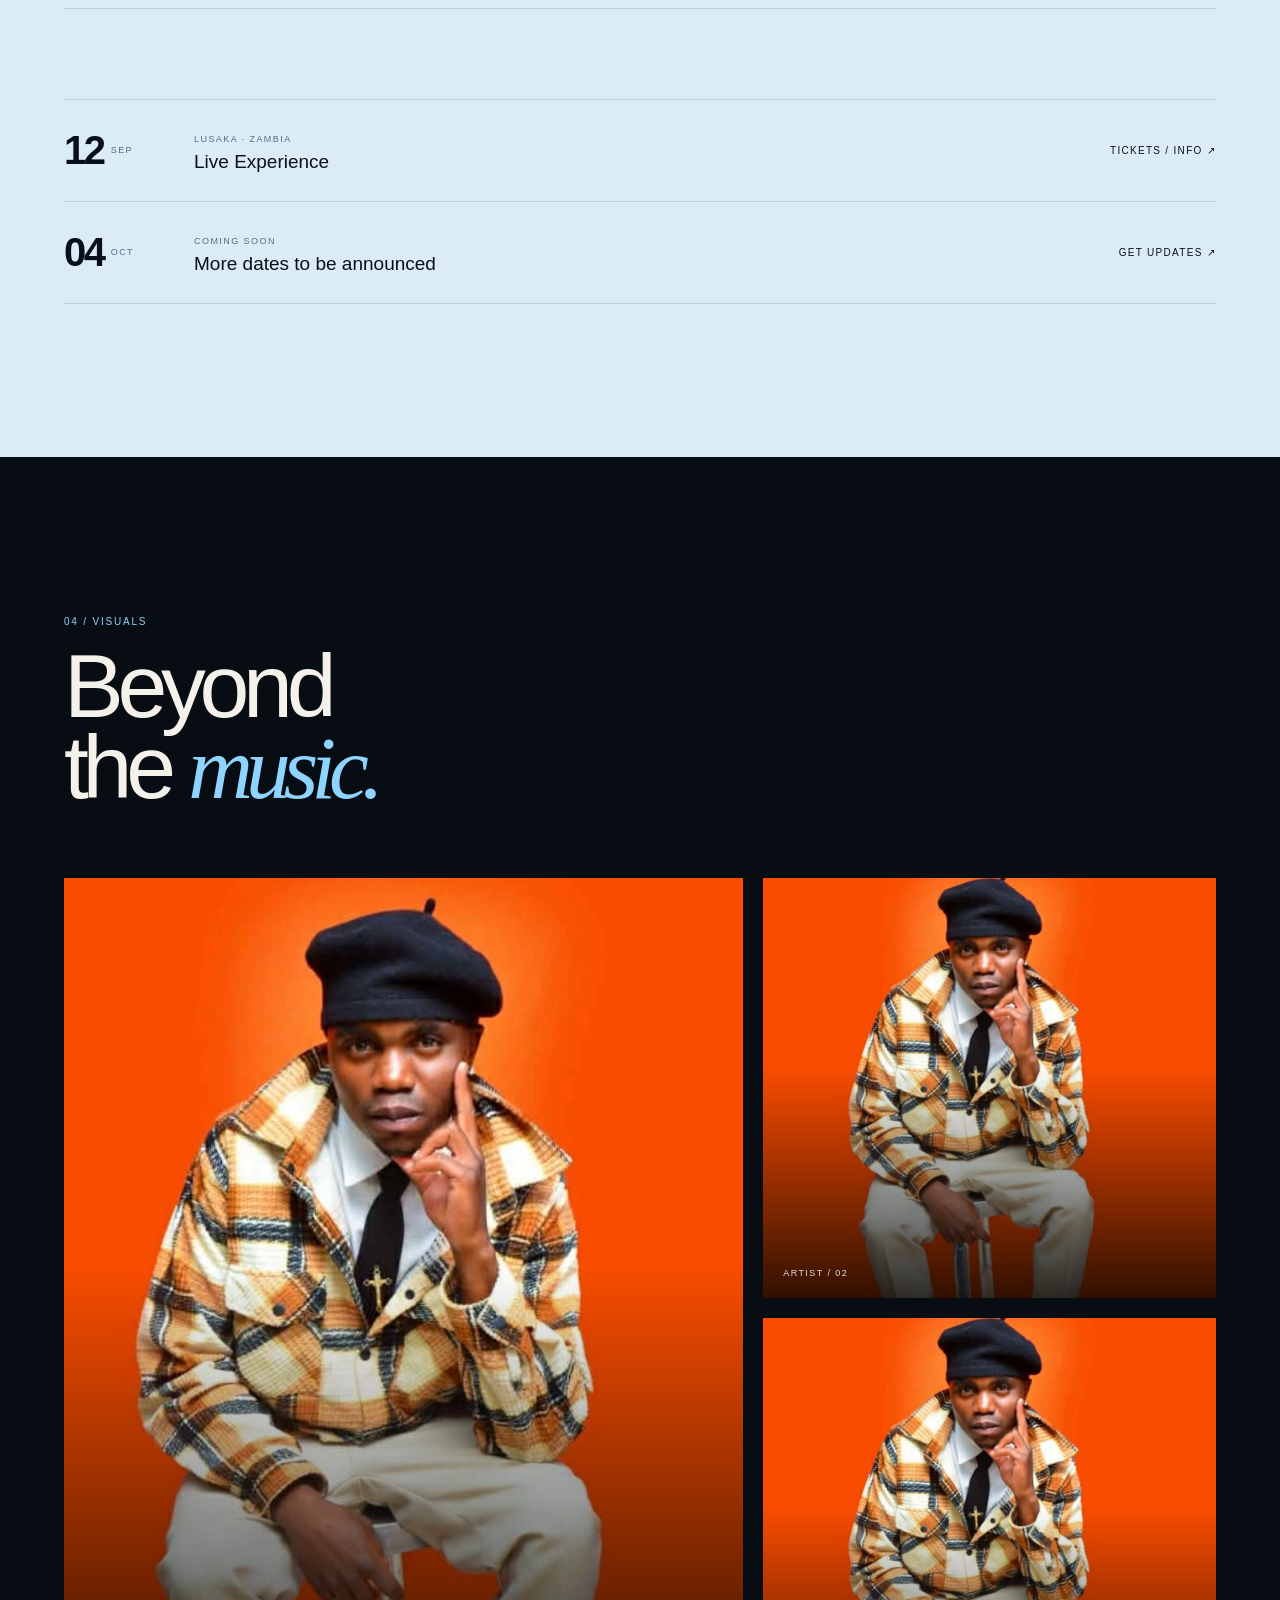
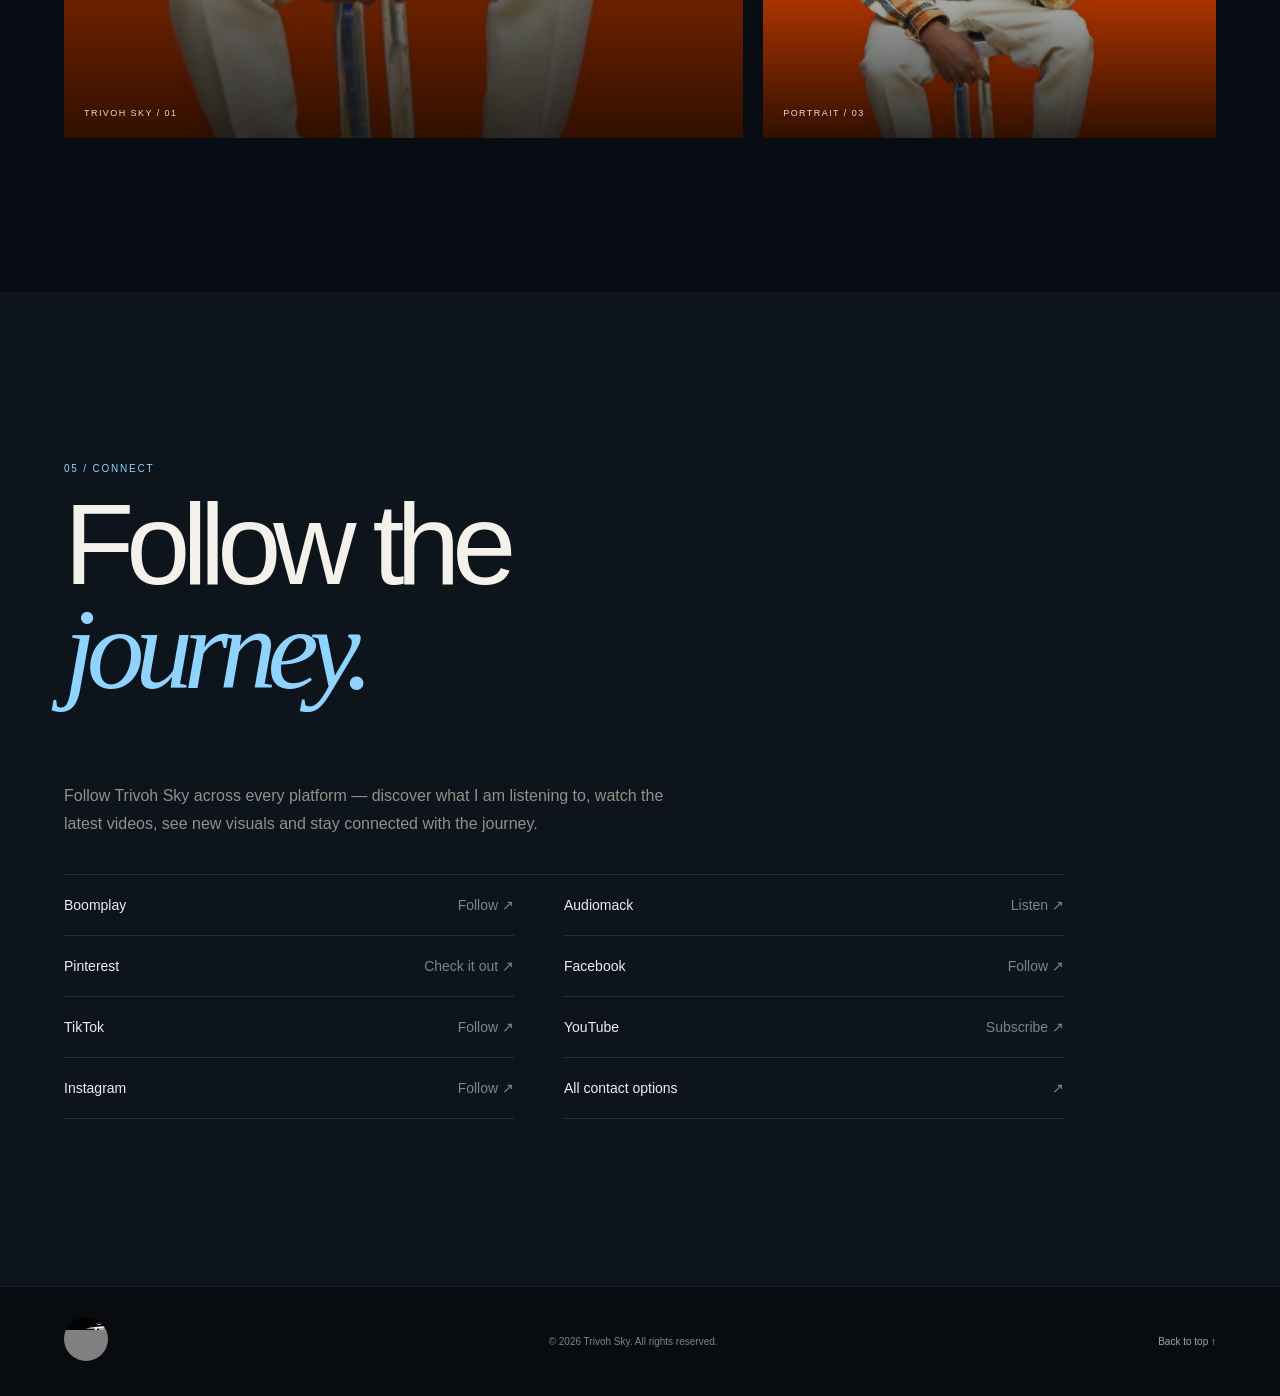
==== commit a9d7a4e3: "Add all Trivoh Sky social media links to homepage" ====
--- a/index.html
+++ b/index.html
@@ -1 +1 @@
-<!DOCTYPE html><html lang="en"><head><meta charset="UTF-8"><meta name="viewport" content="width=device-width,initial-scale=1"><meta name="theme-color" content="#080b10"><meta name="description" content="Trivoh Sky — official artist website. Music, releases, live dates, visuals and more."><title>Trivoh Sky — Official Website</title><link rel="icon" type="image/jpeg" href="assets/trivoh-sky-logo.jpg"><link rel="stylesheet" href="styles.css"></head><body><div class="noise"></div><header class="site-header"><a class="brand" href="index.html"><img src="assets/trivoh-sky-logo.jpg" alt="Trivoh Sky logo" style="width:58px;height:58px;object-fit:cover;border-radius:50%"></a><nav class="desktop-nav"><a href="music.html">Music</a><a href="about.html">About</a><a href="shows.html">Shows</a><a href="gallery.html">Gallery</a><a href="contact.html">Contact</a></nav><a class="header-cta" href="contact.html">Book now ↗</a><button class="menu-btn" aria-label="Open menu" aria-expanded="false"><span></span><span></span></button></header><main><section class="hero"><div class="hero-media"></div><div class="hero-overlay"></div><div class="hero-content"><p class="eyebrow reveal">NEW ERA · NEW SOUND</p><h1 class="reveal delay-1">TRIVOH<br><em>SKY</em></h1><div class="hero-bottom reveal delay-2"><p>Music for the moments<br>you never forget.</p><a class="round-play" href="music.html" aria-label="Explore music">▶</a></div></div><div class="scroll-mark">SCROLL <span></span></div></section><section class="ticker"><div>TRIVOH SKY / OFFICIAL / MUSIC / LIVE / VISUALS / TRIVOH SKY / OFFICIAL / MUSIC / LIVE / VISUALS / </div></section><section class="section"><div class="section-head reveal"><div><span class="kicker">01 / MUSIC</span><h2>The latest<br><em>sound.</em></h2></div><a class="text-link" href="music.html">All releases ↗</a></div><div class="featured-release reveal"><div class="cover-art"><span>TS</span><small>TRIVOH SKY</small></div><div class="release-copy"><span class="release-tag">LATEST RELEASE · 2026</span><h3>NEW<br><em>HORIZONS</em></h3><p>A new chapter. A fresh atmosphere. Turn it up and enter the world of Trivoh Sky.</p><div class="player"><button class="play-btn" id="playBtn">▶</button><div class="track-info"><strong>New Horizons</strong><span>Trivoh Sky · Single</span></div><div class="waveform" id="waveform"></div><span class="time">0:00</span></div><div class="platforms"><a href="https://www.boomplay.com/share/shareUser/195995000?share_platform=an&srList=ANDROID&srModel=COPYLINK&share_channel=more&share_content=user" target="_blank" rel="noopener noreferrer">Boomplay ↗</a><a href="https://audiomack.com/trivosky012" target="_blank" rel="noopener noreferrer">Audiomack ↗</a></div></div></div></section><section class="statement"><div class="statement-image"></div><div class="statement-copy reveal"><span class="kicker">02 / THE ARTIST</span><h2>Sound with<br><em>something to say.</em></h2><p>Trivoh Sky is building a sound and visual identity made for people who feel music as much as they hear it.</p><a class="line-btn" href="about.html">Discover the story <span>↗</span></a></div></section><section class="section shows"><div class="section-head reveal"><div><span class="kicker">03 / LIVE</span><h2>See you<br><em>out there.</em></h2></div><span class="availability">BOOKINGS OPEN</span></div><div class="dates"><div class="date-row reveal"><time><b>12</b><span>SEP</span></time><div><small>LUSAKA · ZAMBIA</small><h3>Live Experience</h3></div><a href="shows.html">Tickets / Info ↗</a></div><div class="date-row reveal"><time><b>04</b><span>OCT</span></time><div><small>COMING SOON</small><h3>More dates to be announced</h3></div><a href="shows.html">Get updates ↗</a></div></div></section><section class="visuals"><div class="visual-intro reveal"><span class="kicker">04 / VISUALS</span><h2>Beyond<br>the <em>music.</em></h2></div><div class="visual-grid"><div class="visual large reveal"><div class="visual-bg v1"></div><span>TRIVOH SKY / 01</span></div><div class="visual reveal"><div class="visual-bg v2"></div><span>ARTIST / 02</span></div><div class="visual reveal"><div class="visual-bg v3"></div><span>PORTRAIT / 03</span></div></div></section><section class="contact"><div class="contact-inner reveal"><span class="kicker">05 / CONNECT</span><h2>Follow the<br><em>journey.</em></h2><p style="max-width:560px;color:#92908b;line-height:1.8;margin:25px 0 35px">Follow Trivoh Sky on Boomplay to see what I am listening to, and discover more music on Audiomack.</p><div class="contact-links"><a href="https://www.boomplay.com/share/shareUser/195995000?share_platform=an&srList=ANDROID&srModel=COPYLINK&share_channel=more&share_content=user" target="_blank" rel="noopener noreferrer">Boomplay <span>Follow ↗</span></a><a href="https://audiomack.com/trivosky012" target="_blank" rel="noopener noreferrer">Audiomack <span>Listen ↗</span></a><a href="mailto:bookings@trivohsky.com">bookings@trivohsky.com <span>↗</span></a><a href="contact.html">All contact options <span>↗</span></a></div></div></section></main><footer><a class="brand" href="index.html"><img src="assets/trivoh-sky-logo.jpg" alt="Trivoh Sky logo" style="width:44px;height:44px;object-fit:cover;border-radius:50%"></a><p>© 2026 Trivoh Sky. All rights reserved.</p><a href="index.html">Back to top ↑</a></footer><script src="script.js"></script></body></html>+<!DOCTYPE html><html lang="en"><head><meta charset="UTF-8"><meta name="viewport" content="width=device-width,initial-scale=1"><meta name="theme-color" content="#080b10"><meta name="description" content="Trivoh Sky — official artist website. Music, releases, live dates, visuals and more."><title>Trivoh Sky — Official Website</title><link rel="icon" type="image/jpeg" href="assets/trivoh-sky-logo.jpg"><link rel="stylesheet" href="styles.css"></head><body><div class="noise"></div><header class="site-header"><a class="brand" href="index.html"><img src="assets/trivoh-sky-logo.jpg" alt="Trivoh Sky logo" style="width:58px;height:58px;object-fit:cover;border-radius:50%"></a><nav class="desktop-nav"><a href="music.html">Music</a><a href="about.html">About</a><a href="shows.html">Shows</a><a href="gallery.html">Gallery</a><a href="contact.html">Contact</a></nav><a class="header-cta" href="contact.html">Book now ↗</a><button class="menu-btn" aria-label="Open menu" aria-expanded="false"><span></span><span></span></button></header><main><section class="hero"><div class="hero-media"></div><div class="hero-overlay"></div><div class="hero-content"><p class="eyebrow reveal">NEW ERA · NEW SOUND</p><h1 class="reveal delay-1">TRIVOH<br><em>SKY</em></h1><div class="hero-bottom reveal delay-2"><p>Music for the moments<br>you never forget.</p><a class="round-play" href="music.html" aria-label="Explore music">▶</a></div></div><div class="scroll-mark">SCROLL <span></span></div></section><section class="ticker"><div>TRIVOH SKY / OFFICIAL / MUSIC / LIVE / VISUALS / TRIVOH SKY / OFFICIAL / MUSIC / LIVE / VISUALS / </div></section><section class="section"><div class="section-head reveal"><div><span class="kicker">01 / MUSIC</span><h2>The latest<br><em>sound.</em></h2></div><a class="text-link" href="music.html">All releases ↗</a></div><div class="featured-release reveal"><div class="cover-art"><span>TS</span><small>TRIVOH SKY</small></div><div class="release-copy"><span class="release-tag">LATEST RELEASE · 2026</span><h3>NEW<br><em>HORIZONS</em></h3><p>A new chapter. A fresh atmosphere. Turn it up and enter the world of Trivoh Sky.</p><div class="player"><button class="play-btn" id="playBtn">▶</button><div class="track-info"><strong>New Horizons</strong><span>Trivoh Sky · Single</span></div><div class="waveform" id="waveform"></div><span class="time">0:00</span></div><div class="platforms"><a href="https://www.boomplay.com/share/shareUser/195995000?share_platform=an&srList=ANDROID&srModel=COPYLINK&share_channel=more&share_content=user" target="_blank" rel="noopener noreferrer">Boomplay ↗</a><a href="https://audiomack.com/trivosky012" target="_blank" rel="noopener noreferrer">Audiomack ↗</a></div></div></div></section><section class="statement"><div class="statement-image"></div><div class="statement-copy reveal"><span class="kicker">02 / THE ARTIST</span><h2>Sound with<br><em>something to say.</em></h2><p>Trivoh Sky is building a sound and visual identity made for people who feel music as much as they hear it.</p><a class="line-btn" href="about.html">Discover the story <span>↗</span></a></div></section><section class="section shows"><div class="section-head reveal"><div><span class="kicker">03 / LIVE</span><h2>See you<br><em>out there.</em></h2></div><span class="availability">BOOKINGS OPEN</span></div><div class="dates"><div class="date-row reveal"><time><b>12</b><span>SEP</span></time><div><small>LUSAKA · ZAMBIA</small><h3>Live Experience</h3></div><a href="shows.html">Tickets / Info ↗</a></div><div class="date-row reveal"><time><b>04</b><span>OCT</span></time><div><small>COMING SOON</small><h3>More dates to be announced</h3></div><a href="shows.html">Get updates ↗</a></div></div></section><section class="visuals"><div class="visual-intro reveal"><span class="kicker">04 / VISUALS</span><h2>Beyond<br>the <em>music.</em></h2></div><div class="visual-grid"><div class="visual large reveal"><div class="visual-bg v1"></div><span>TRIVOH SKY / 01</span></div><div class="visual reveal"><div class="visual-bg v2"></div><span>ARTIST / 02</span></div><div class="visual reveal"><div class="visual-bg v3"></div><span>PORTRAIT / 03</span></div></div></section><section class="contact"><div class="contact-inner reveal"><span class="kicker">05 / CONNECT</span><h2>Follow the<br><em>journey.</em></h2><p style="max-width:620px;color:#92908b;line-height:1.8;margin:25px 0 35px">Follow Trivoh Sky across every platform — discover what I am listening to, watch the latest videos, see new visuals and stay connected with the journey.</p><div class="contact-links"><a href="https://www.boomplay.com/share/shareUser/195995000?share_platform=an&srList=ANDROID&srModel=COPYLINK&share_channel=more&share_content=user" target="_blank" rel="noopener noreferrer">Boomplay <span>Follow ↗</span></a><a href="https://audiomack.com/trivosky012" target="_blank" rel="noopener noreferrer">Audiomack <span>Listen ↗</span></a><a href="https://pin.it/3tWODFqBU" target="_blank" rel="noopener noreferrer">Pinterest <span>Check it out ↗</span></a><a href="https://www.facebook.com/profile.php?id=100082050326542" target="_blank" rel="noopener noreferrer">Facebook <span>Follow ↗</span></a><a href="https://www.tiktok.com/@trivohsky0?_r=1&_t=ZS-99ERqZk0YUy" target="_blank" rel="noopener noreferrer">TikTok <span>Follow ↗</span></a><a href="https://youtube.com/@trivosky-q5o?si=AsHKyZlnNngoLyRs" target="_blank" rel="noopener noreferrer">YouTube <span>Subscribe ↗</span></a><a href="https://www.instagram.com/trivosky1?utm_source=qr&igsi=MWtxOHBzaXJocXlrdA==" target="_blank" rel="noopener noreferrer">Instagram <span>Follow ↗</span></a><a href="contact.html">All contact options <span>↗</span></a></div></div></section></main><footer><a class="brand" href="index.html"><img src="assets/trivoh-sky-logo.jpg" alt="Trivoh Sky logo" style="width:44px;height:44px;object-fit:cover;border-radius:50%"></a><p>© 2026 Trivoh Sky. All rights reserved.</p><a href="index.html">Back to top ↑</a></footer><script src="script.js"></script></body></html>
